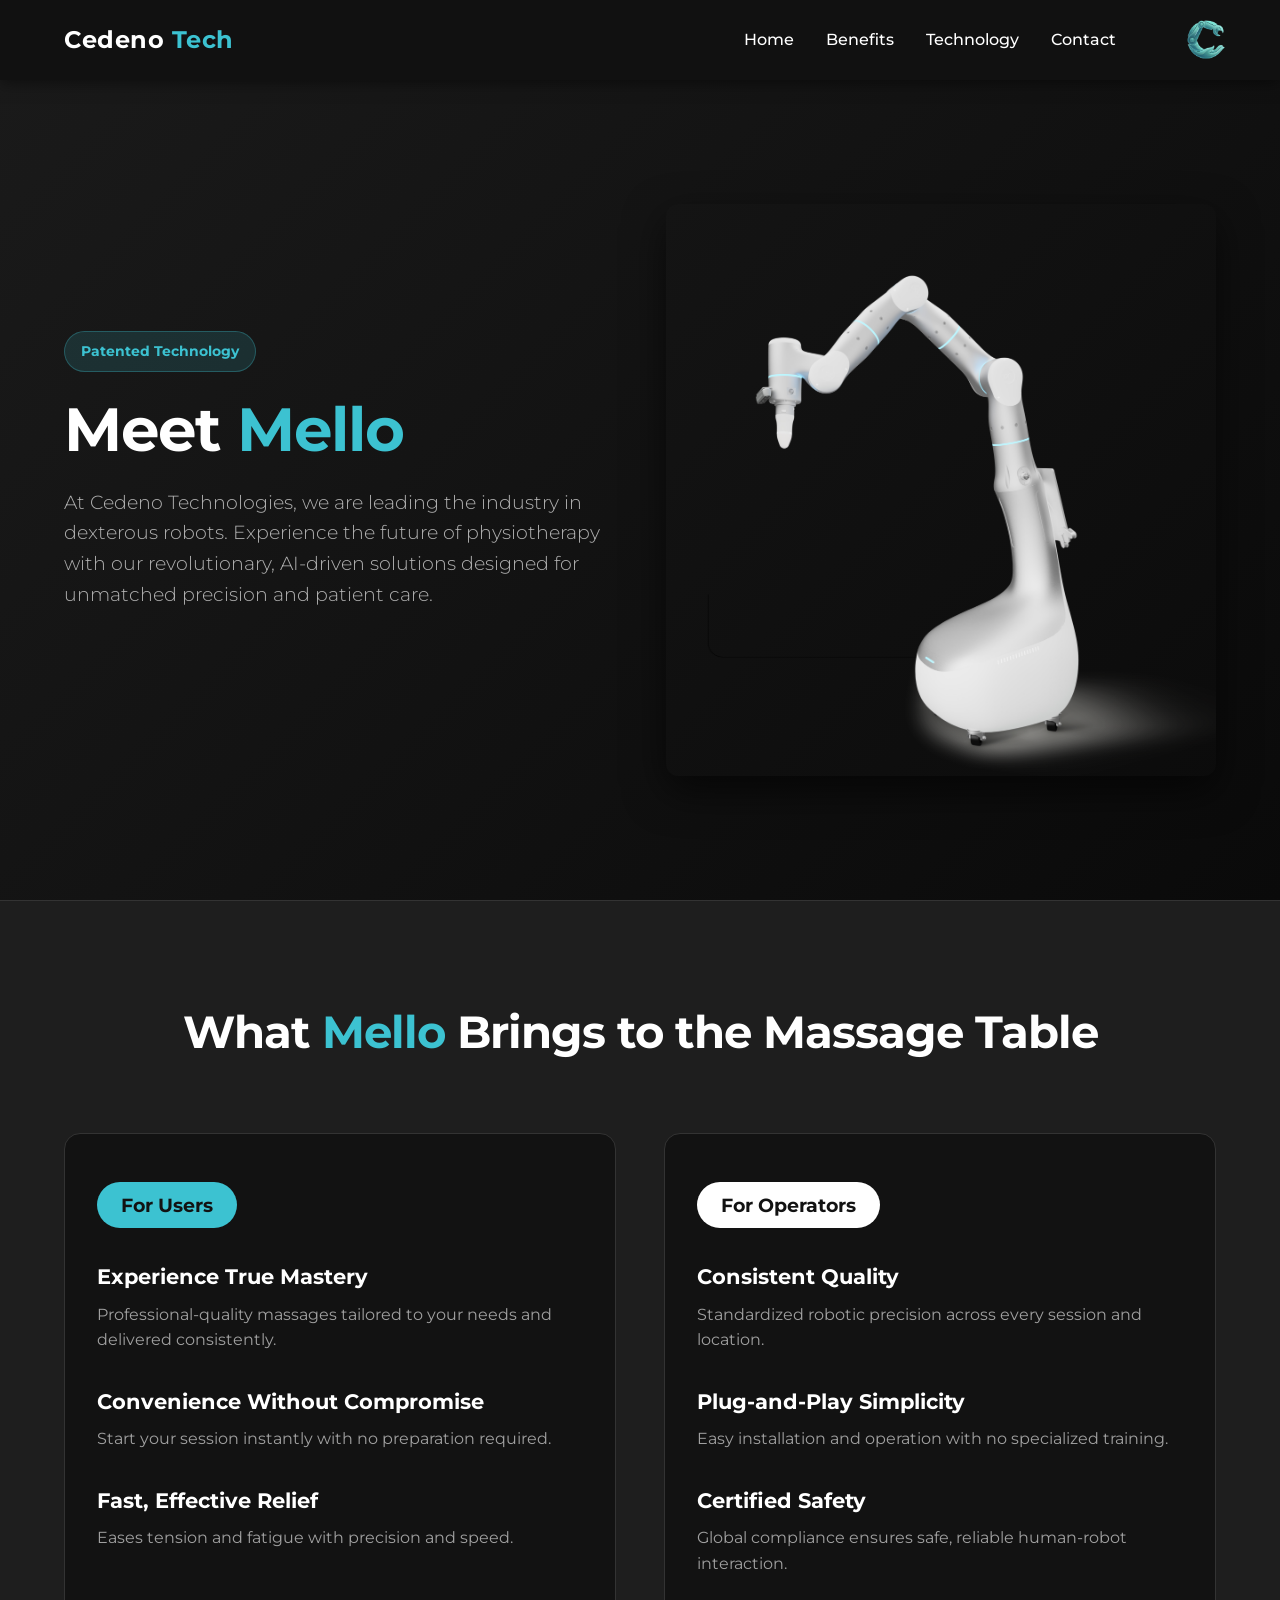
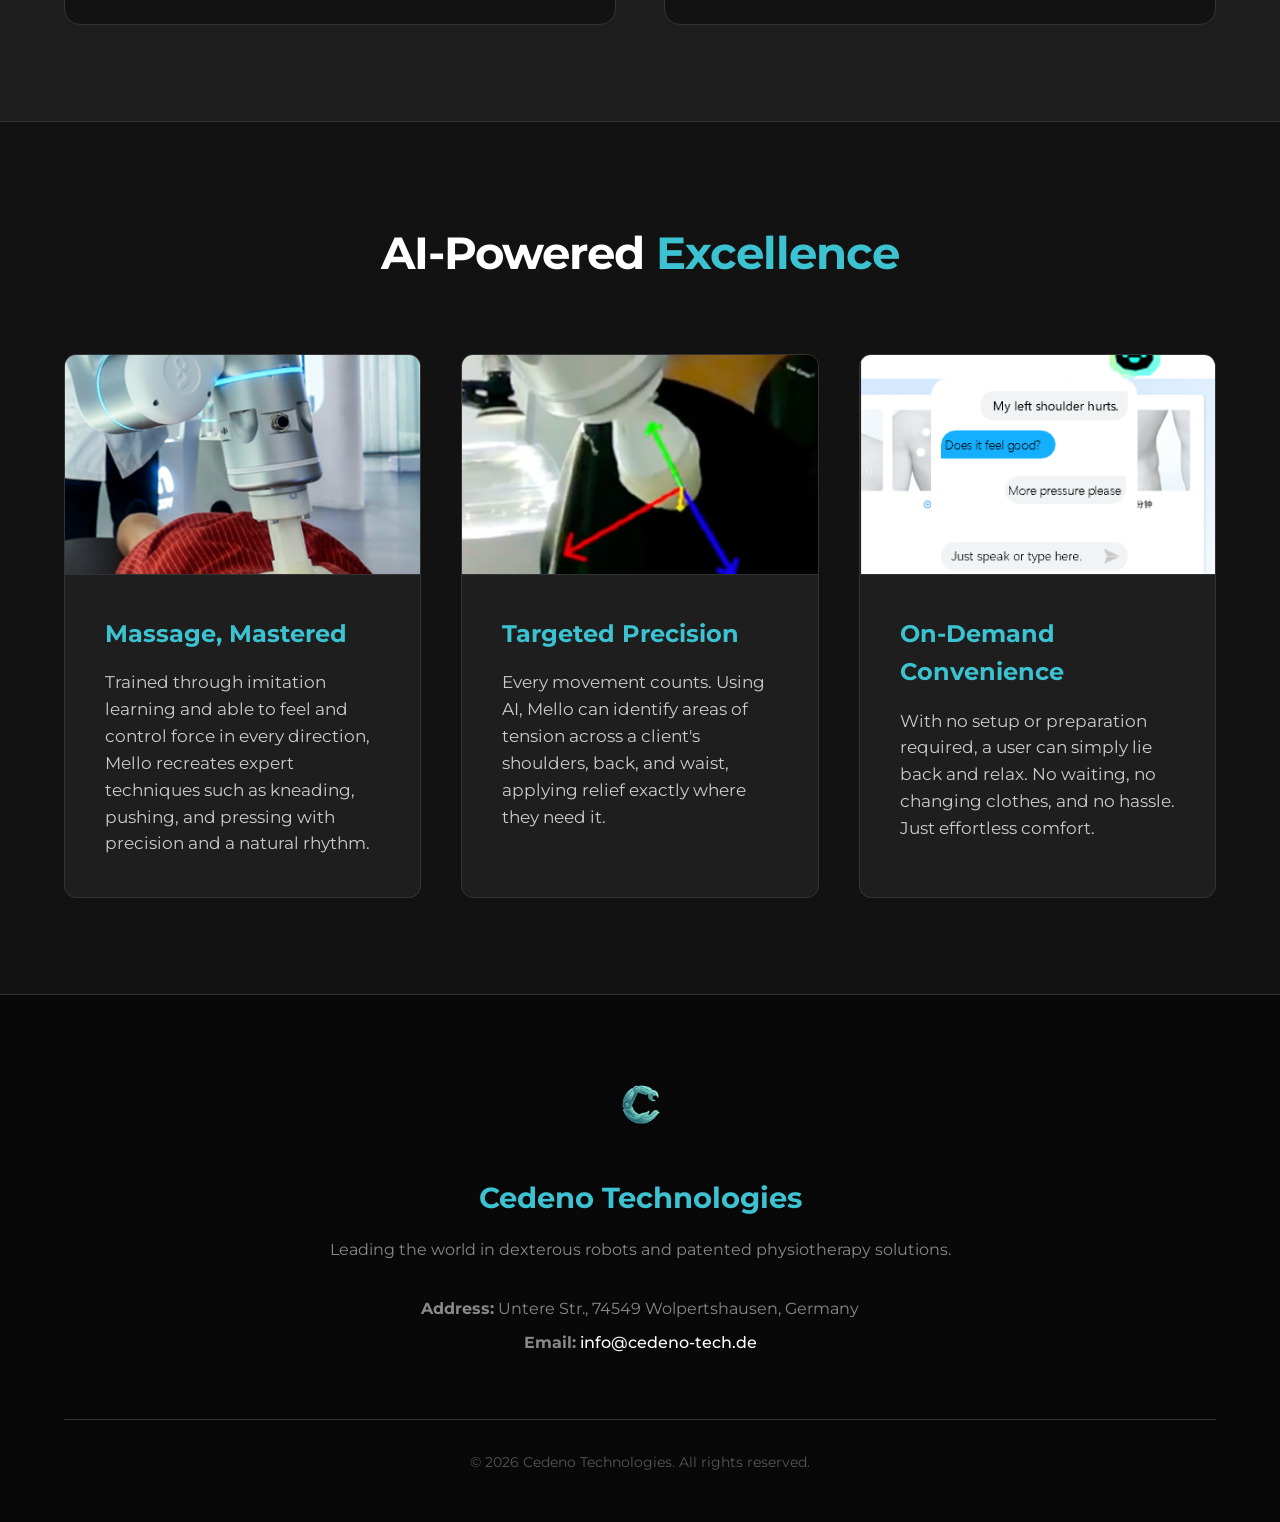
==== index.html @ 32d9982d "Add files via upload" ====
<!DOCTYPE html>
<html lang="en">
<head>
    <meta charset="UTF-8">
    <meta name="viewport" content="width=device-width, initial-scale=1.0, maximum-scale=1.0, user-scalable=no">
    <title>Mello | Cedeno Technologies</title>
    
    <link rel="icon" type="image/png" href="image-removebg-preview.png">

    <link rel="preconnect" href="https://fonts.googleapis.com">
    <link rel="preconnect" href="https://fonts.gstatic.com" crossorigin>
    <link href="https://fonts.googleapis.com/css2?family=Montserrat:wght@300;500;700&display=swap" rel="stylesheet">

    <style>
        /* --- CSS STYLES --- */
        :root {
            --primary-accent: #3cc2d1; 
            --accent-hover: #2fa8ba;   
            --bg-dark: #121212;        
            --bg-card: #1e1e1e;        
            --text-main: #e0e0e0;      
            --text-heading: #ffffff;   
            --nav-text: #ffffff;
            --border-color: #333333;
        }

        * {
            margin: 0;
            padding: 0;
            box-sizing: border-box;
            font-family: 'Montserrat', 'Segoe UI', Roboto, sans-serif;
        }

        body {
            line-height: 1.6;
            color: var(--text-main);
            background-color: var(--bg-dark);
            scroll-behavior: smooth;
            overflow-x: hidden;
            padding-top: 80px;
        }

        /* Fixed Top Navigation */
        .top-nav {
            background-color: rgba(18, 18, 18, 0.98);
            padding: 1rem 5%;
            box-shadow: 0 2px 15px rgba(0, 0, 0, 0.5);
            position: fixed;
            width: 100%;
            top: 0;
            left: 0;
            z-index: 1000;
            display: flex;
            justify-content: space-between;
            align-items: center;
            height: 80px;
        }

        .header-logo-text {
            font-size: 1.5rem;
            font-weight: 700;
            color: var(--text-heading);
            text-decoration: none;
            letter-spacing: 0.5px;
            z-index: 1002;
        }

        .header-logo-text span {
            color: var(--primary-accent);
        }

        /* Visual Logo (stuck to right top corner) */
        .header-logo-visual {
            position: absolute;
            top: 10px;
            right: 20px;
            height: 60px; 
            z-index: 1001;
            object-fit: contain;
        }

        /* Navigation Links */
        .top-nav nav {
            display: flex;
            gap: 2rem;
            margin-right: 100px;
        }

        .top-nav a.nav-item {
            text-decoration: none;
            color: var(--nav-text);
            font-weight: 500;
            font-size: 1rem;
            transition: color 0.3s;
        }

        .top-nav a.nav-item:hover {
            color: var(--primary-accent);
        }

        /* Hero Section */
        .hero {
            display: flex;
            align-items: center;
            justify-content: space-between;
            padding: 5rem 5% 5rem;
            background: linear-gradient(135deg, #1a1a1a 0%, #0a0a0a 100%);
            min-height: calc(100vh - 80px);
        }

        .hero-content {
            flex: 1;
            max-width: 650px;
        }

        .badge {
            display: inline-block;
            background-color: rgba(60, 194, 209, 0.15);
            color: var(--primary-accent);
            padding: 0.5rem 1rem;
            border-radius: 50px;
            font-size: 0.9rem;
            font-weight: 700;
            margin-bottom: 1.5rem;
            border: 1px solid rgba(60, 194, 209, 0.3);
        }

        .hero h1 {
            font-size: 3.8rem;
            line-height: 1.1;
            margin-bottom: 1.5rem;
            color: var(--text-heading);
            letter-spacing: -1px;
        }

        .hero h1 span {
            color: var(--primary-accent);
        }

        .hero p {
            font-size: 1.2rem;
            margin-bottom: 2.5rem;
            color: #b0b0b0;
            font-weight: 300;
        }

        .hero-image {
            flex: 1;
            display: flex;
            justify-content: flex-end;
            align-items: center;
        }

        .hero-image img {
            width: 100%;
            max-width: 550px;
            height: auto;
            border-radius: 12px;
            box-shadow: 0 15px 40px rgba(0, 0, 0, 0.6);
            object-fit: cover;
        }

        /* Generic Section */
        section {
            padding: 6rem 5%;
        }

        .section-title {
            text-align: center;
            font-size: 2.8rem;
            margin-bottom: 4rem;
            color: var(--text-heading);
            letter-spacing: -1px;
        }

        .section-title span {
            color: var(--primary-accent);
        }

        /* Value Proposition Section */
        .value-section {
            background-color: var(--bg-card);
            border-top: 1px solid var(--border-color);
            border-bottom: 1px solid var(--border-color);
        }

        .value-grid {
            display: grid;
            grid-template-columns: 1fr 1fr;
            gap: 3rem;
            max-width: 1200px;
            margin: 0 auto;
        }

        .value-card {
            background: var(--bg-dark);
            padding: 3rem 2rem;
            border-radius: 16px;
            border: 1px solid var(--border-color);
        }

        .value-badge-title {
            background-color: var(--primary-accent);
            color: #121212;
            display: inline-block;
            padding: 0.5rem 1.5rem;
            border-radius: 30px;
            font-weight: 700;
            font-size: 1.2rem;
            margin-bottom: 2rem;
        }

        .value-item {
            margin-bottom: 2rem;
        }

        .value-item:last-child {
            margin-bottom: 0;
        }

        .value-item h4 {
            color: var(--text-heading);
            font-size: 1.3rem;
            margin-bottom: 0.5rem;
        }

        .value-item p {
            color: #a0a0a0;
            font-size: 1rem;
        }

        /* UPDATED: Features/Tech Grid with Full-Width Card Images */
        .feature-grid {
            display: grid;
            grid-template-columns: repeat(auto-fit, minmax(300px, 1fr));
            gap: 2.5rem;
        }

        .feature-box {
            background: var(--bg-card);
            border-radius: 12px;
            border: 1px solid var(--border-color);
            transition: transform 0.3s, box-shadow 0.3s;
            overflow: hidden; /* This keeps the full-width images constrained to the rounded corners */
            display: flex;
            flex-direction: column;
        }

        .feature-box:hover {
            transform: translateY(-5px);
            border-color: var(--primary-accent);
            box-shadow: 0 10px 25px rgba(0, 0, 0, 0.4); /* Added shadow for pop */
        }

        /* New Image Integration Style */
        .feature-box img {
            width: 100%;
            height: 220px; /* Fixed height for uniformity */
            object-fit: cover; /* Zooms/crops perfectly to fill space without distortion */
            object-position: center;
            border-bottom: 1px solid var(--border-color);
        }

        /* Container for the text below the image */
        .feature-content {
            padding: 2.5rem;
            flex-grow: 1; /* Ensures cards stretch to equal heights if text length varies */
        }

        .feature-content h3 {
            margin-bottom: 1rem;
            font-size: 1.5rem;
            color: var(--primary-accent);
        }

        .feature-content p {
            color: #cccccc;
            font-size: 1.05rem;
        }

        /* Footer */
        footer {
            background-color: #080808;
            color: var(--text-main);
            text-align: center;
            padding: 5rem 5% 3rem;
            border-top: 1px solid var(--border-color);
        }

        .footer-logo-visual {
            height: 60px;
            margin-bottom: 2rem;
        }

        .footer-content h3 {
            margin-bottom: 1rem;
            color: var(--primary-accent);
            font-size: 1.8rem;
        }

        .footer-content p {
            color: #888888;
            margin-bottom: 0.5rem;
        }

        .footer-content a {
            color: var(--text-heading);
            text-decoration: none;
            font-weight: 500;
            transition: color 0.3s;
        }

        .footer-content a:hover {
            color: var(--primary-accent);
        }

        .copyright {
            font-size: 0.85rem;
            margin-top: 4rem;
            border-top: 1px solid var(--border-color);
            padding-top: 2rem;
            color: #555555;
        }

        /* Mobile Responsiveness */
        @media (max-width: 992px) {
            .hero {
                flex-direction: column;
                text-align: center;
                padding-top: 3rem;
            }
            .hero-content {
                margin-bottom: 3rem;
            }
            .hero h1 {
                font-size: 2.8rem;
            }
            .hero-image {
                justify-content: center;
            }
            .value-grid {
                grid-template-columns: 1fr;
            }
            .top-nav nav {
                display: none;
            }
            .header-logo-visual {
                height: 45px;
                top: 15px;
            }
        }
    </style>
</head>
<body>

    <header class="top-nav">
        <a href="#home" class="header-logo-text">Cedeno <span>Tech</span></a>
        
        <nav>
            <a href="#home" class="nav-item">Home</a>
            <a href="#benefits" class="nav-item">Benefits</a>
            <a href="#technology" class="nav-item">Technology</a>
            <a href="#contact" class="nav-item">Contact</a>
        </nav>

        <img src="image-removebg-preview.png" alt="Cedeno Technologies Logo" class="header-logo-visual" onerror="this.style.display='none'">
    </header>

    <section id="home" class="hero">
        <div class="hero-content">
            <span class="badge">Patented Technology</span>
            <h1>Meet <span>Mello</span></h1>
            <p>At Cedeno Technologies, we are leading the industry in dexterous robots. Experience the future of physiotherapy with our revolutionary, AI-driven solutions designed for unmatched precision and patient care.</p>
        </div>
        <div class="hero-image">
            <img src="mello.png" alt="Mello Dexterous Massage Robot Profile">
        </div>
    </section>

    <section id="benefits" class="value-section">
        <h2 class="section-title">What <span>Mello</span> Brings to the Massage Table</h2>
        
        <div class="value-grid">
            <div class="value-card">
                <div class="value-badge-title">For Users</div>
                
                <div class="value-item">
                    <h4>Experience True Mastery</h4>
                    <p>Professional-quality massages tailored to your needs and delivered consistently.</p>
                </div>
                
                <div class="value-item">
                    <h4>Convenience Without Compromise</h4>
                    <p>Start your session instantly with no preparation required.</p>
                </div>
                
                <div class="value-item">
                    <h4>Fast, Effective Relief</h4>
                    <p>Eases tension and fatigue with precision and speed.</p>
                </div>
            </div>

            <div class="value-card">
                <div class="value-badge-title" style="background-color: var(--text-heading);">For Operators</div>
                
                <div class="value-item">
                    <h4>Consistent Quality</h4>
                    <p>Standardized robotic precision across every session and location.</p>
                </div>
                
                <div class="value-item">
                    <h4>Plug-and-Play Simplicity</h4>
                    <p>Easy installation and operation with no specialized training.</p>
                </div>
                
                <div class="value-item">
                    <h4>Certified Safety</h4>
                    <p>Global compliance ensures safe, reliable human-robot interaction.</p>
                </div>
            </div>
        </div>
    </section>

    <section id="technology">
        <h2 class="section-title">AI-Powered <span>Excellence</span></h2>
        
        <div class="feature-grid">
            
            <div class="feature-box">
                <img src="massage_action1.png" alt="Massage Action">
                <div class="feature-content">
                    <h3>Massage, Mastered</h3>
                    <p>Trained through imitation learning and able to feel and control force in every direction, Mello recreates expert techniques such as kneading, pushing, and pressing with precision and a natural rhythm.</p>
                </div>
            </div>

            <div class="feature-box">
                <img src="coordinate_axis_massage.png" alt="Targeted Precision">
                <div class="feature-content">
                    <h3>Targeted Precision</h3>
                    <p>Every movement counts. Using AI, Mello can identify areas of tension across a client's shoulders, back, and waist, applying relief exactly where they need it.</p>
                </div>
            </div>

            <div class="feature-box">
                <img src="voice_interaction.png" alt="On-Demand Convenience">
                <div class="feature-content">
                    <h3>On-Demand Convenience</h3>
                    <p>With no setup or preparation required, a user can simply lie back and relax. No waiting, no changing clothes, and no hassle. Just effortless comfort.</p>
                </div>
            </div>

        </div>
    </section>

    <footer id="contact">
        <div class="footer-content">
            <img src="image-removebg-preview.png" alt="Cedeno Technologies Footer Logo" class="footer-logo-visual" onerror="this.style.display='none'">
            
            <h3>Cedeno Technologies</h3>
            <p>Leading the world in dexterous robots and patented physiotherapy solutions.</p>
            <br>
            <p><strong>Address:</strong> Untere Str., 74549 Wolpertshausen, Germany</p>
            <p><strong>Email:</strong> <a href="mailto:info@cedeno-tech.de">info@cedeno-tech.de</a></p>
        </div>
        
        <div class="copyright">
            <p>&copy; 2026 Cedeno Technologies. All rights reserved.</p>
        </div>
    </footer>

    <script>
        document.querySelectorAll('a.nav-item').forEach(anchor => {
            anchor.addEventListener('click', function (e) {
                e.preventDefault();
                const targetId = this.getAttribute('href');
                const targetElement = document.querySelector(targetId);
                
                if (targetElement) {
                    const headerOffset = 80;
                    const elementPosition = targetElement.getBoundingClientRect().top;
                    const offsetPosition = elementPosition + window.pageYOffset - headerOffset;
      
                    window.scrollTo({
                         top: offsetPosition,
                         behavior: "smooth"
                    });
                }
            });
        });
    </script>
</body>
</html>
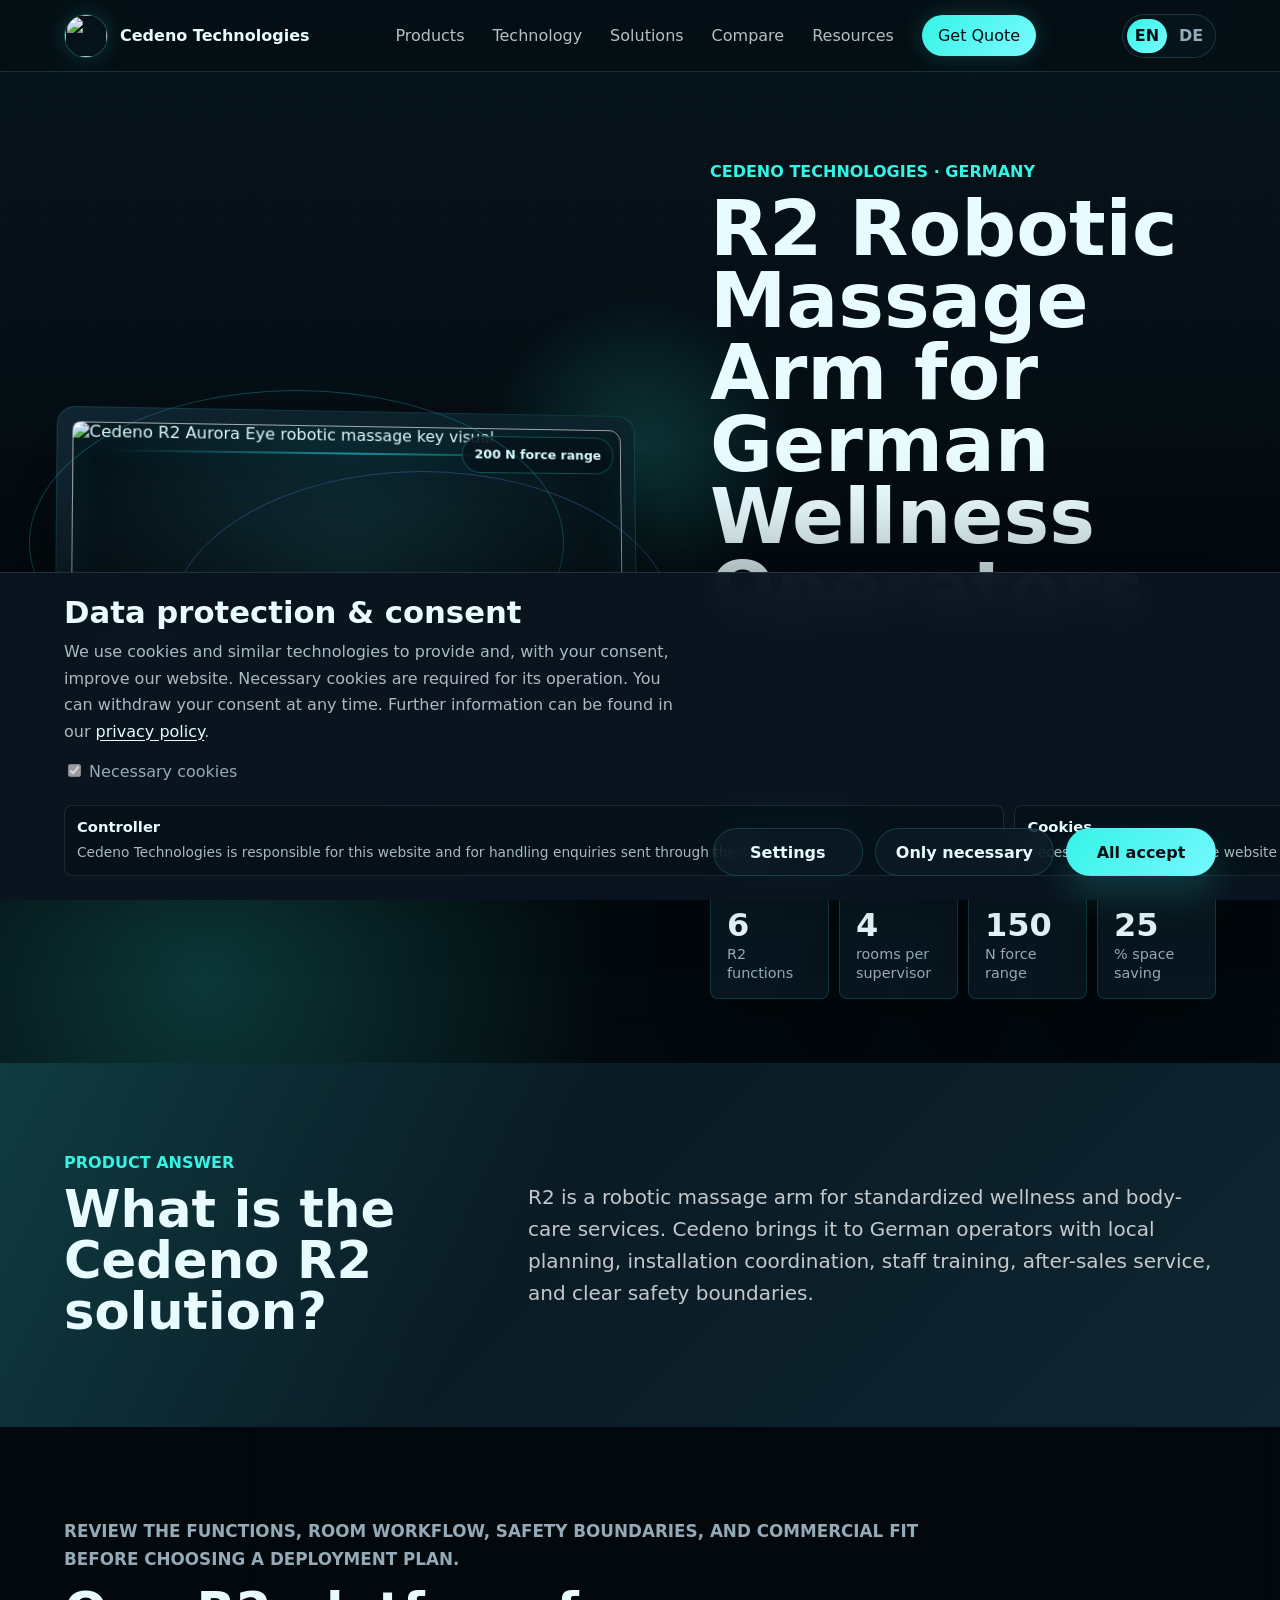
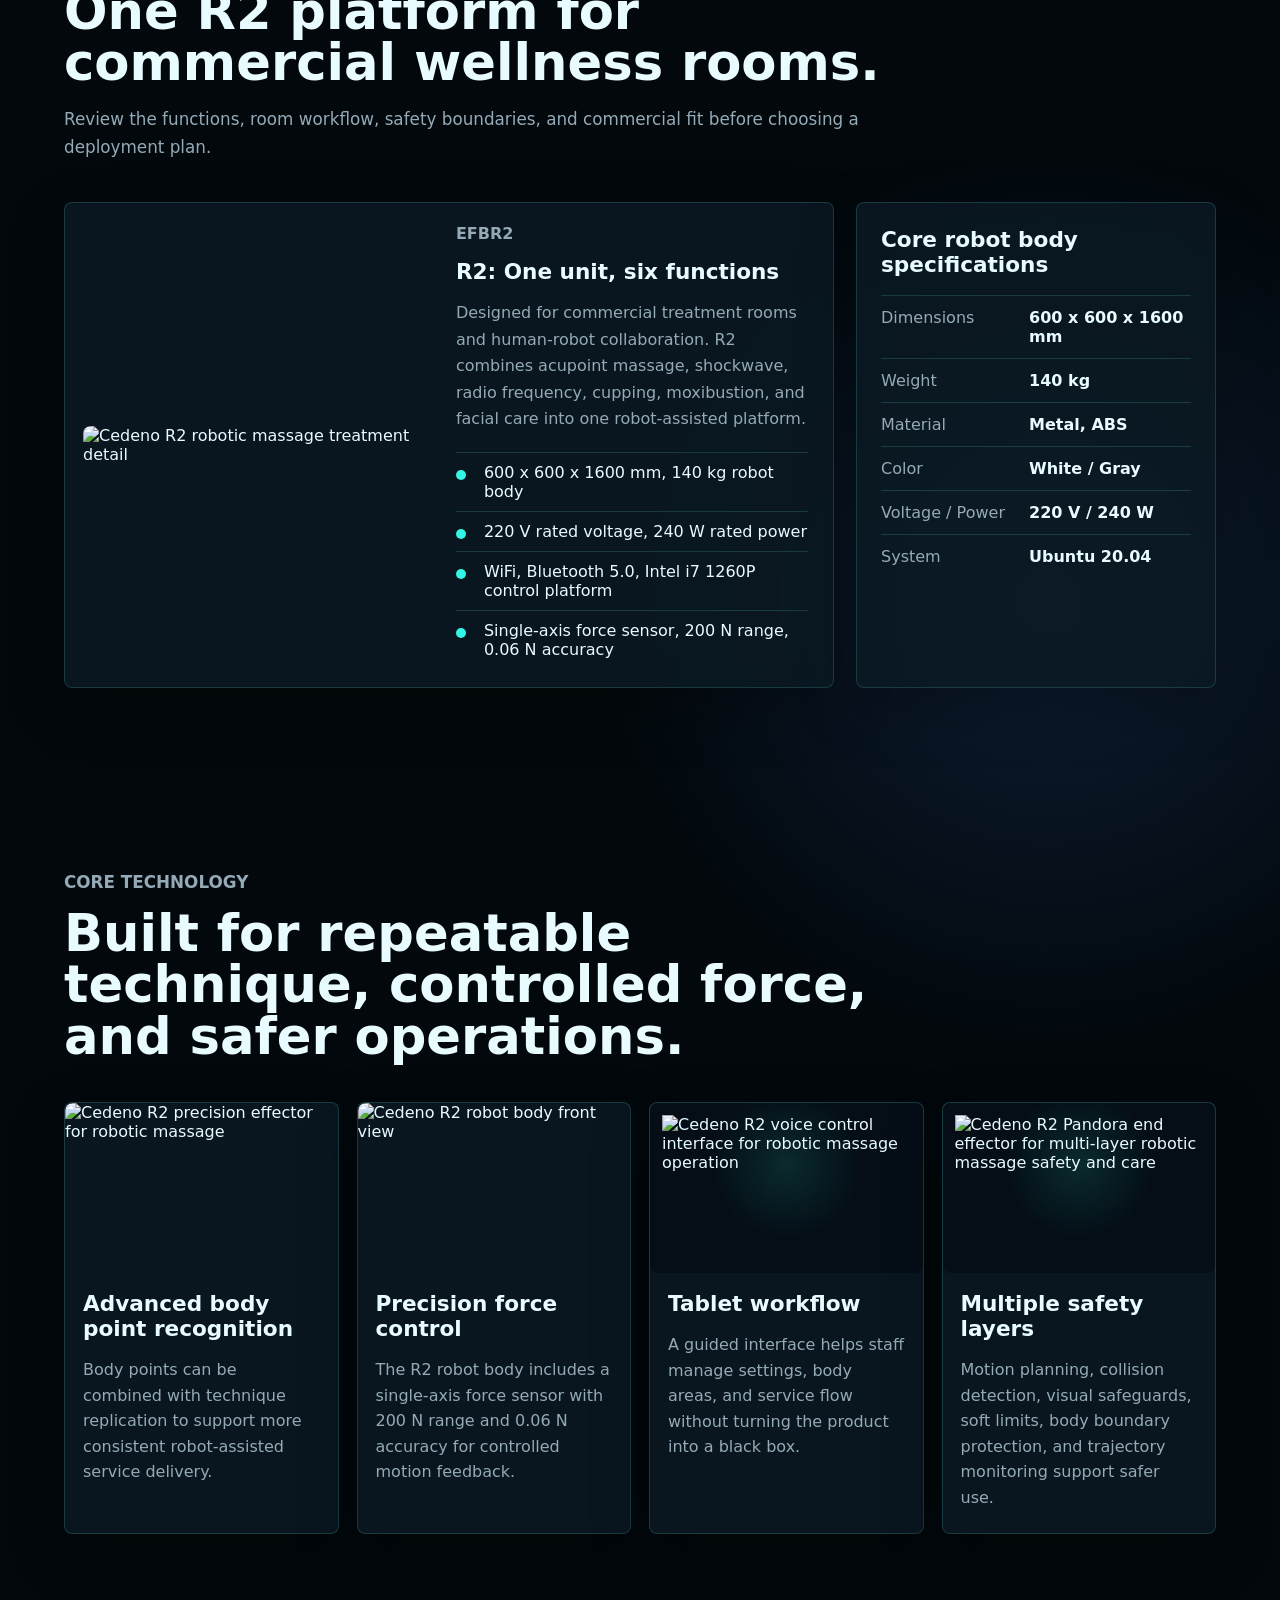
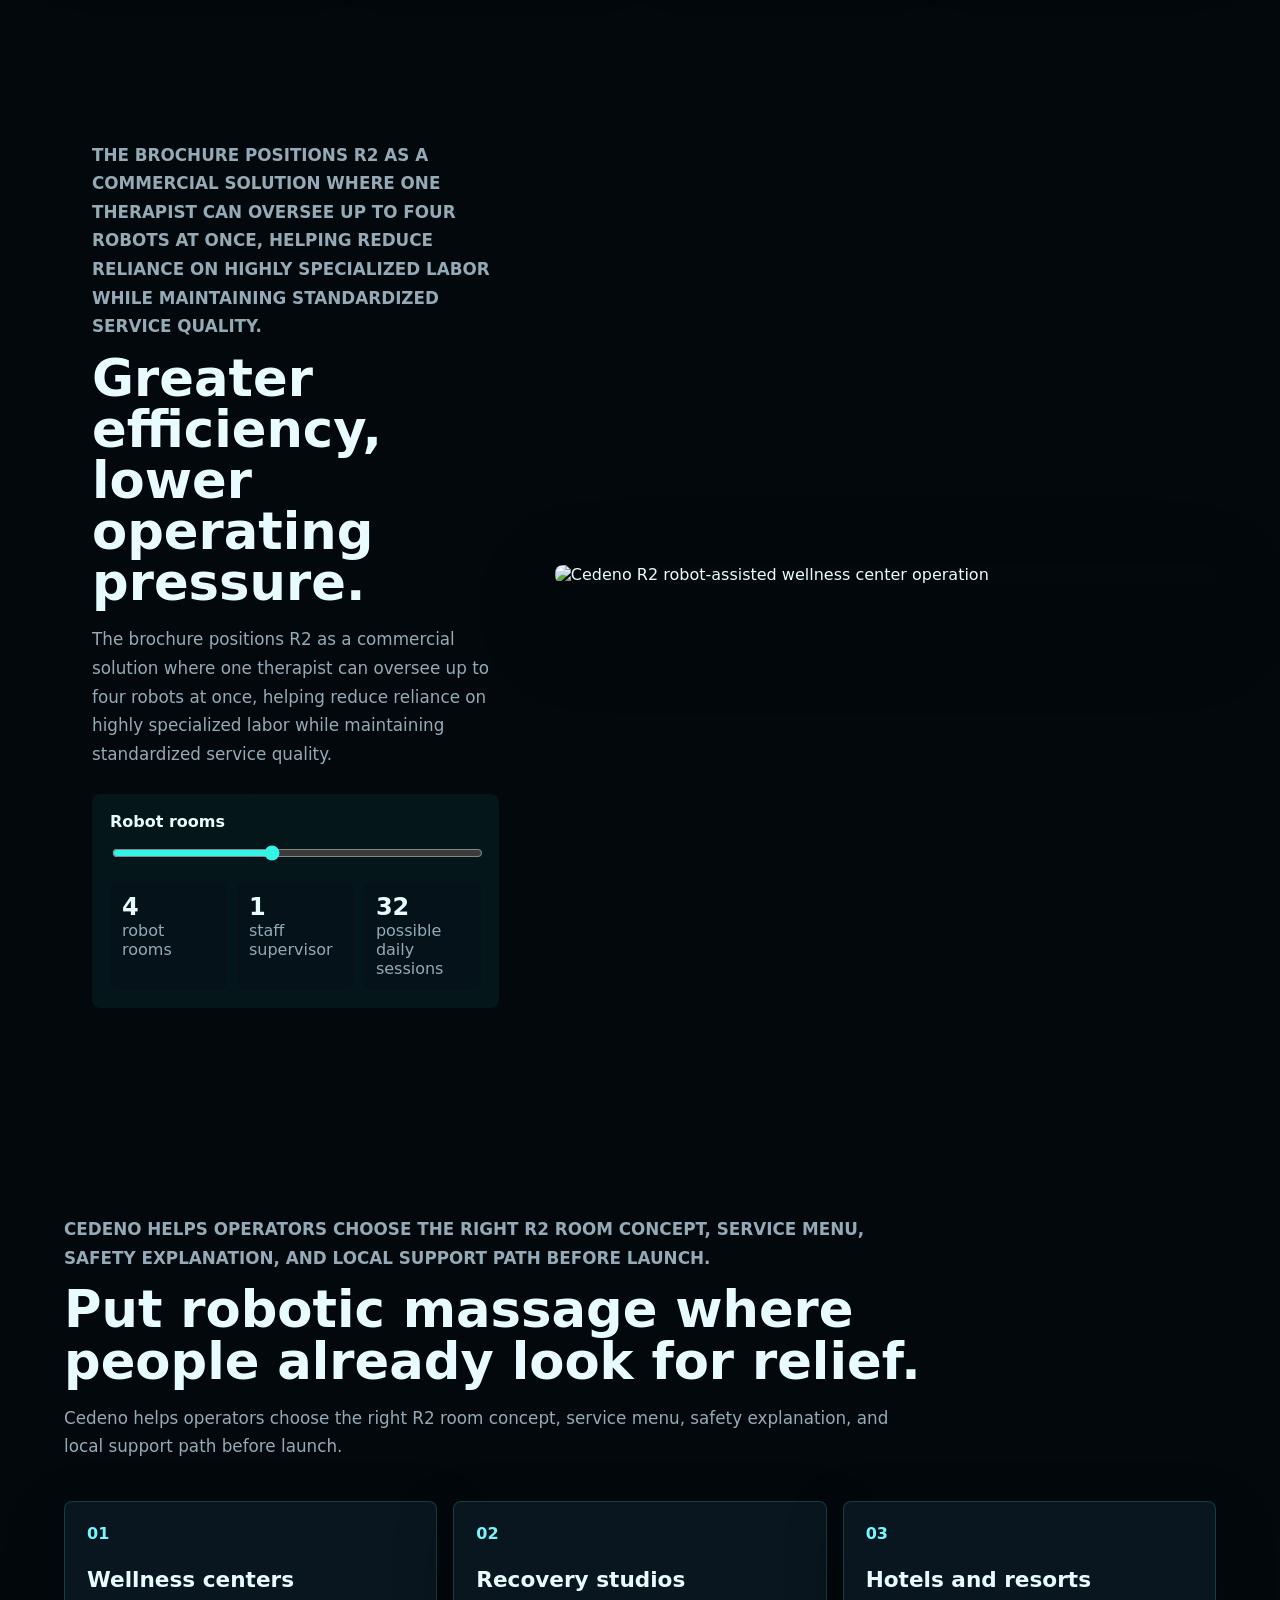
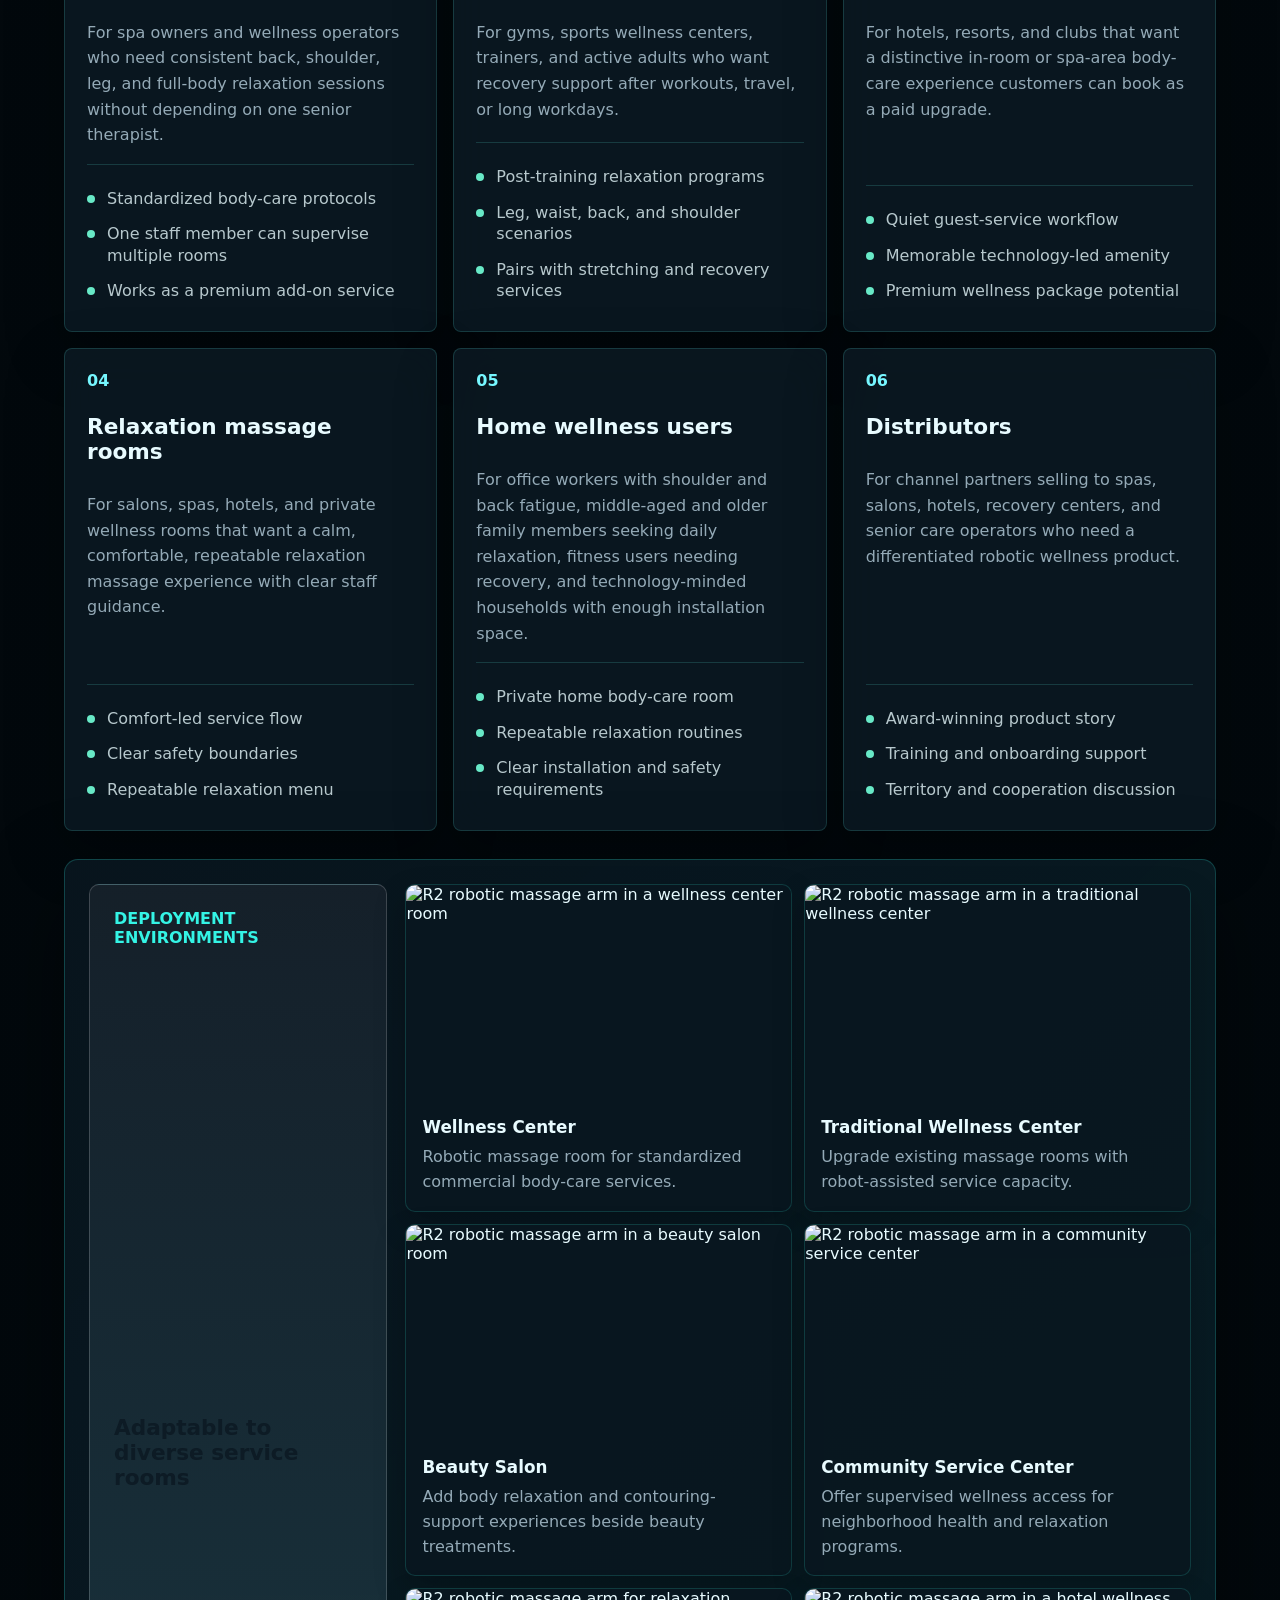
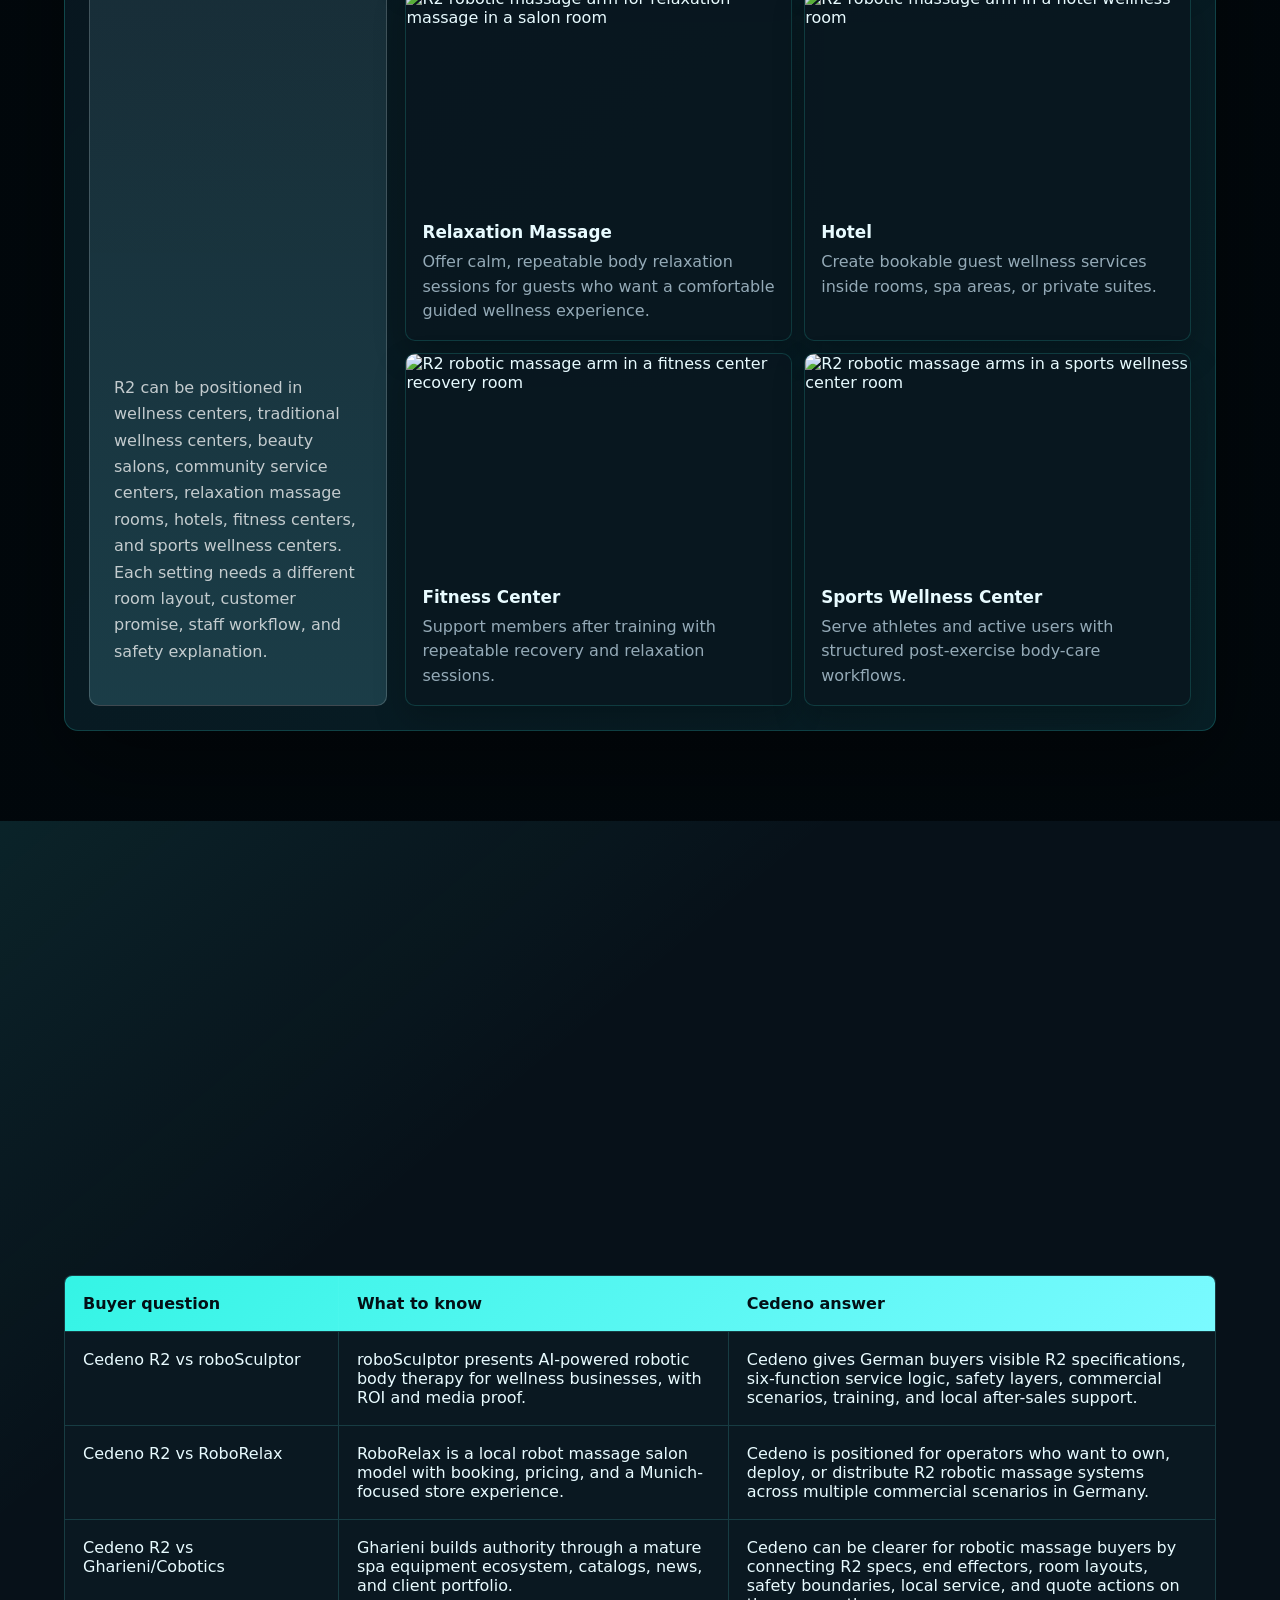
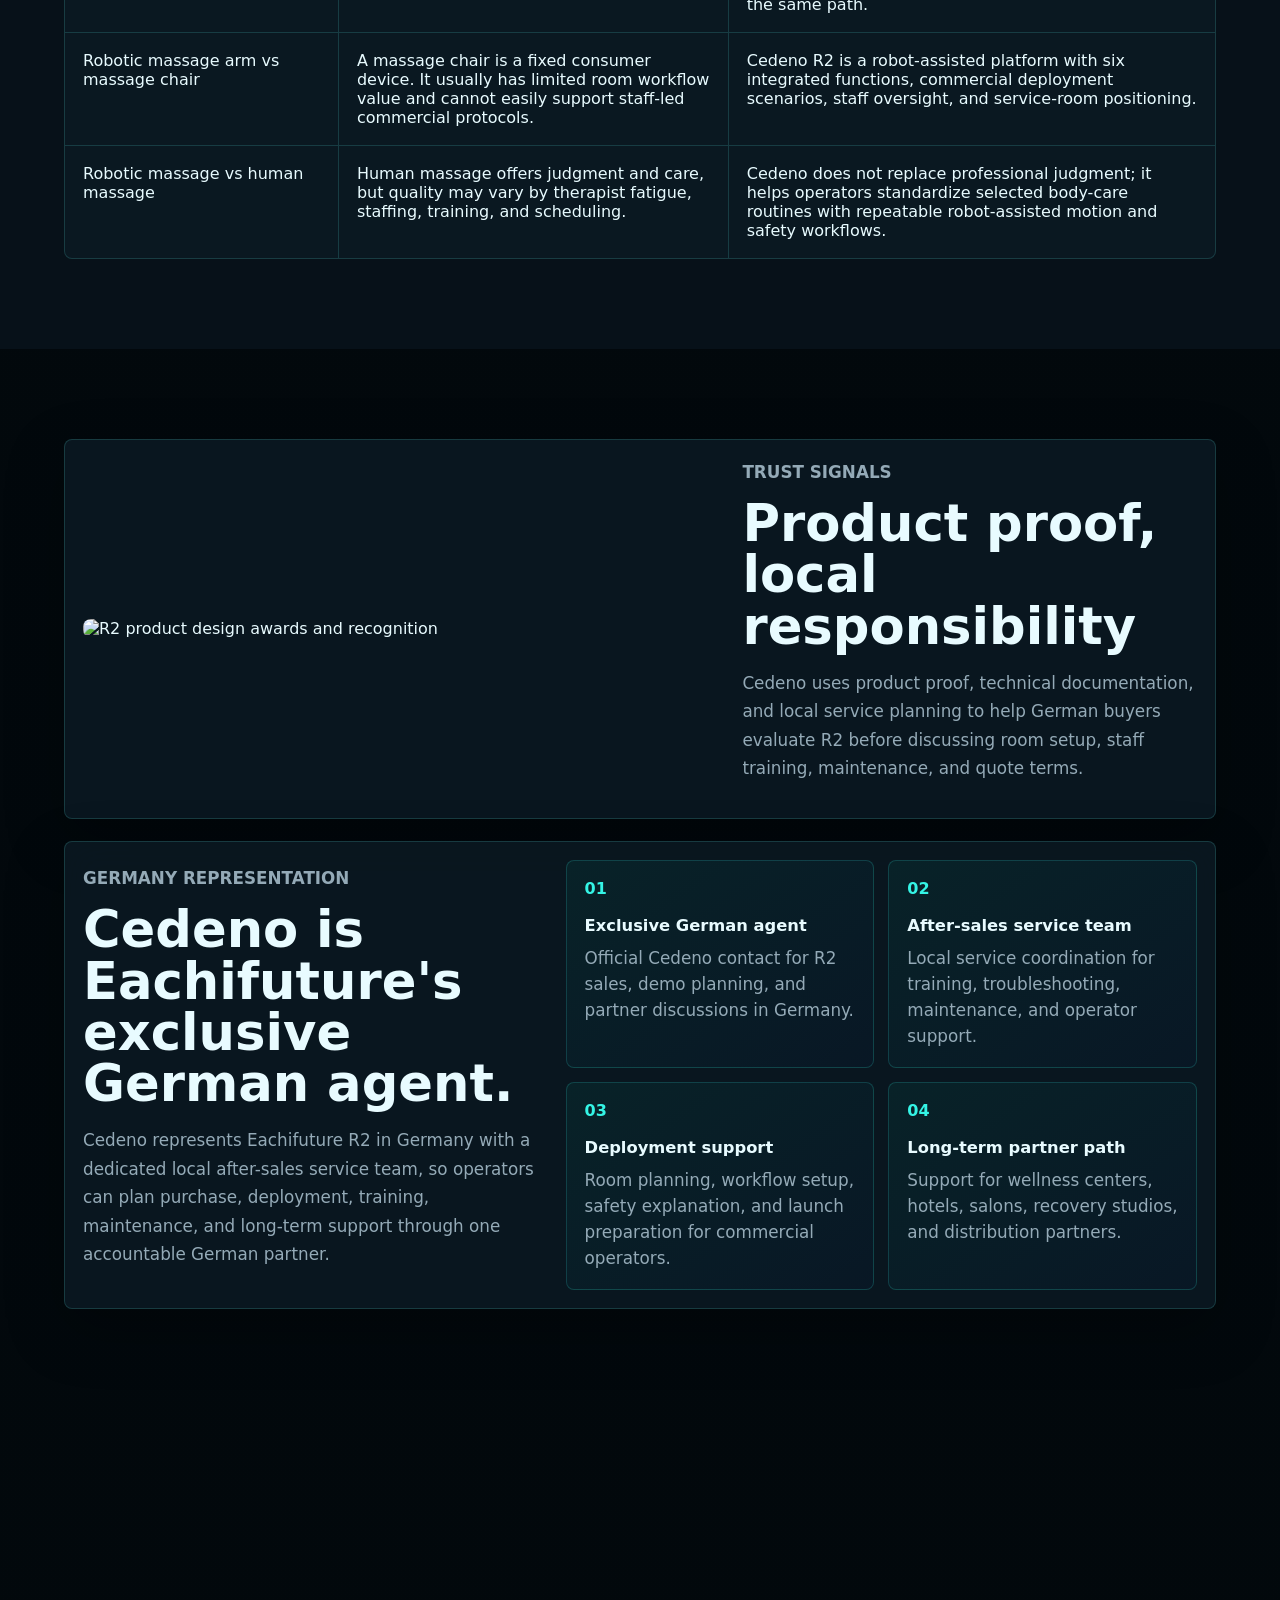
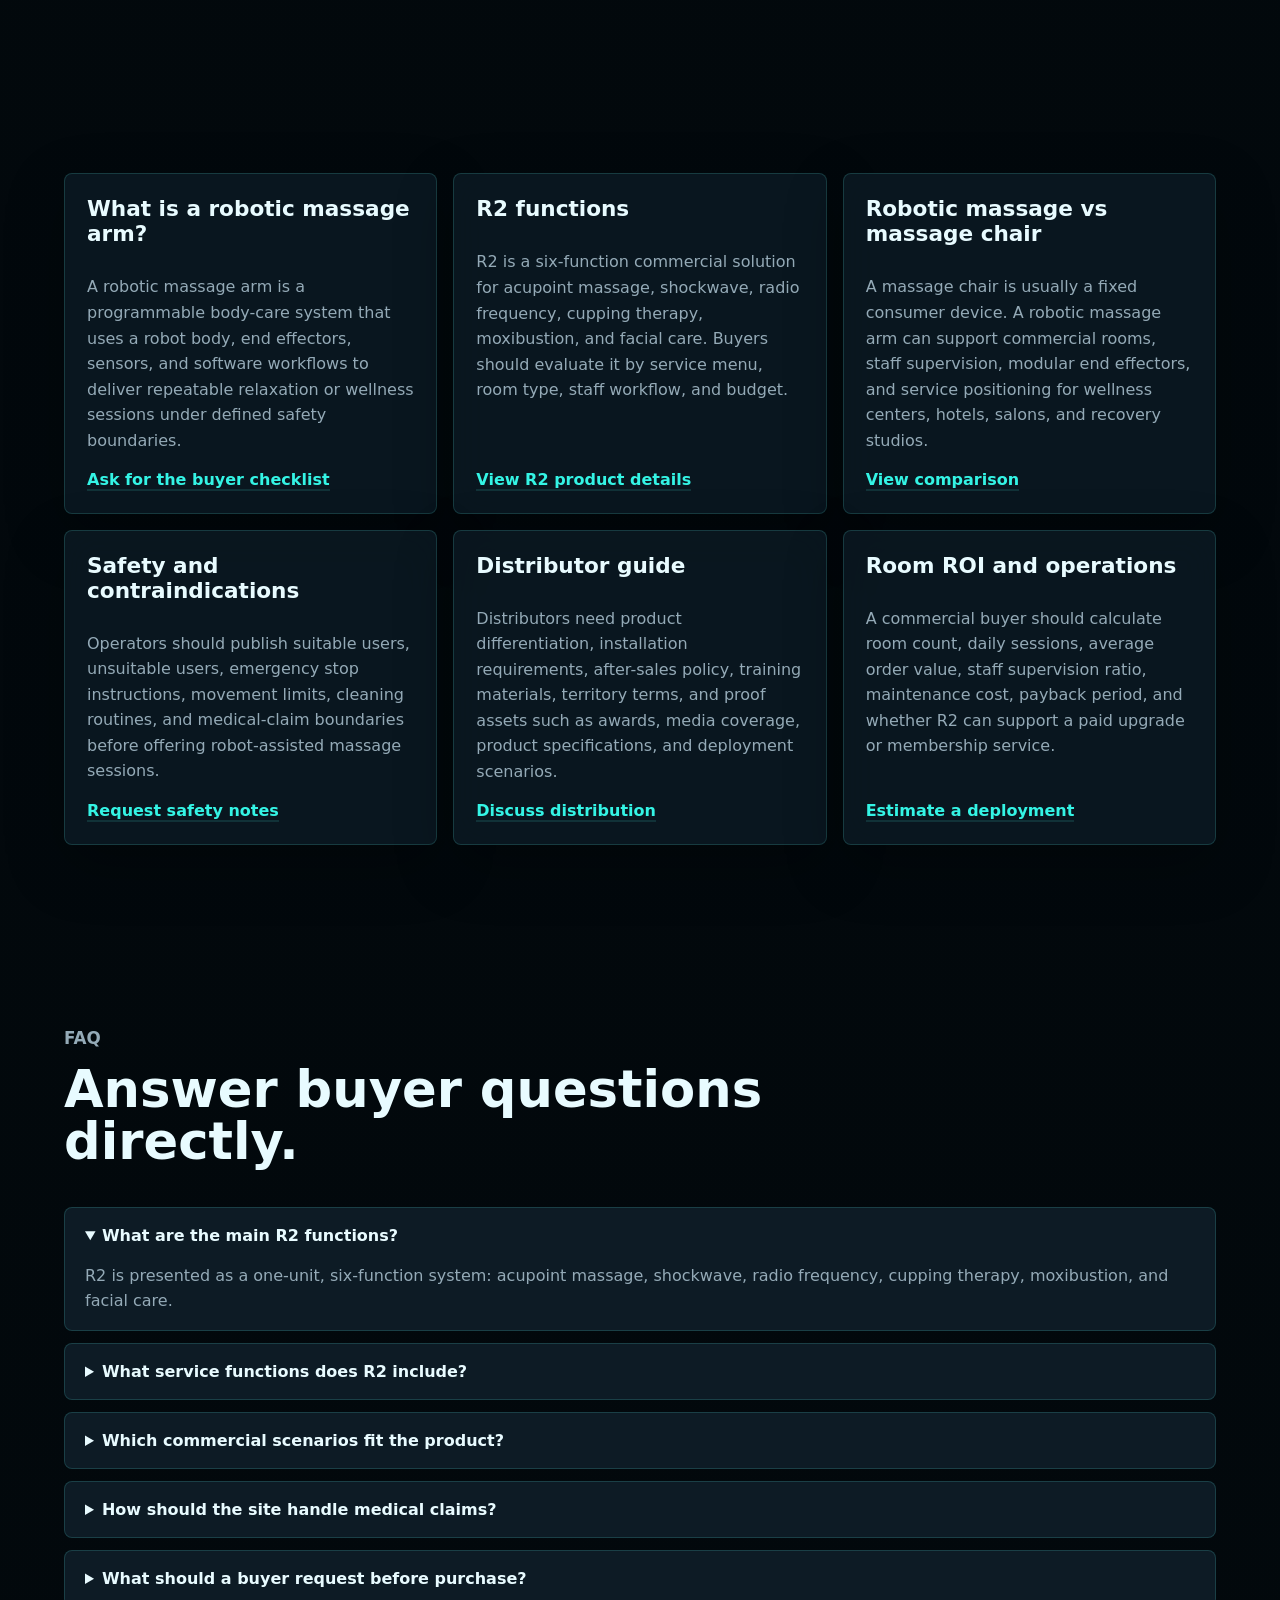
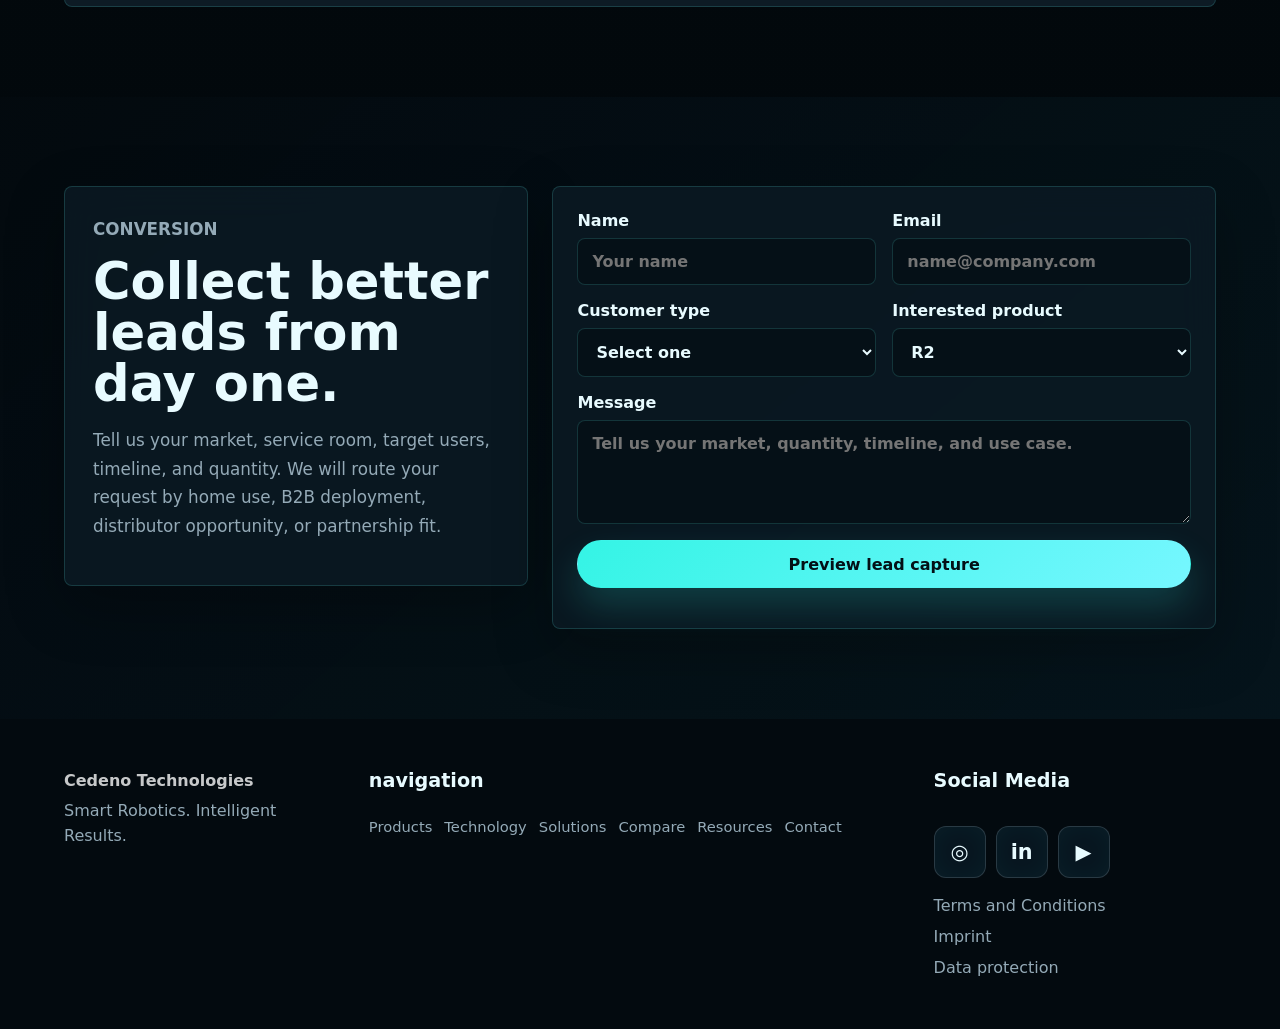
==== commit f77b3525: "Add files via upload" ====
--- a/index.html
+++ b/index.html
@@ -1,493 +1,799 @@
-<!DOCTYPE html>
-<html lang="en">
-<head>
-    <meta charset="UTF-8">
-    <meta name="viewport" content="width=device-width, initial-scale=1.0, maximum-scale=1.0, user-scalable=no">
-    <title>Mello | Cedeno Technologies</title>
-    
-    <link rel="icon" type="image/png" href="image-removebg-preview.png">
-
-    <link rel="preconnect" href="https://fonts.googleapis.com">
-    <link rel="preconnect" href="https://fonts.gstatic.com" crossorigin>
-    <link href="https://fonts.googleapis.com/css2?family=Montserrat:wght@300;500;700&display=swap" rel="stylesheet">
-
-    <style>
-        /* --- CSS STYLES --- */
-        :root {
-            --primary-accent: #3cc2d1; 
-            --accent-hover: #2fa8ba;   
-            --bg-dark: #121212;        
-            --bg-card: #1e1e1e;        
-            --text-main: #e0e0e0;      
-            --text-heading: #ffffff;   
-            --nav-text: #ffffff;
-            --border-color: #333333;
-        }
-
-        * {
-            margin: 0;
-            padding: 0;
-            box-sizing: border-box;
-            font-family: 'Montserrat', 'Segoe UI', Roboto, sans-serif;
-        }
-
-        body {
-            line-height: 1.6;
-            color: var(--text-main);
-            background-color: var(--bg-dark);
-            scroll-behavior: smooth;
-            overflow-x: hidden;
-            padding-top: 80px;
-        }
-
-        /* Fixed Top Navigation */
-        .top-nav {
-            background-color: rgba(18, 18, 18, 0.98);
-            padding: 1rem 5%;
-            box-shadow: 0 2px 15px rgba(0, 0, 0, 0.5);
-            position: fixed;
-            width: 100%;
-            top: 0;
-            left: 0;
-            z-index: 1000;
-            display: flex;
-            justify-content: space-between;
-            align-items: center;
-            height: 80px;
-        }
-
-        .header-logo-text {
-            font-size: 1.5rem;
-            font-weight: 700;
-            color: var(--text-heading);
-            text-decoration: none;
-            letter-spacing: 0.5px;
-            z-index: 1002;
-        }
-
-        .header-logo-text span {
-            color: var(--primary-accent);
-        }
-
-        /* Visual Logo (stuck to right top corner) */
-        .header-logo-visual {
-            position: absolute;
-            top: 10px;
-            right: 20px;
-            height: 60px; 
-            z-index: 1001;
-            object-fit: contain;
-        }
-
-        /* Navigation Links */
-        .top-nav nav {
-            display: flex;
-            gap: 2rem;
-            margin-right: 100px;
-        }
-
-        .top-nav a.nav-item {
-            text-decoration: none;
-            color: var(--nav-text);
-            font-weight: 500;
-            font-size: 1rem;
-            transition: color 0.3s;
-        }
-
-        .top-nav a.nav-item:hover {
-            color: var(--primary-accent);
-        }
-
-        /* Hero Section */
-        .hero {
-            display: flex;
-            align-items: center;
-            justify-content: space-between;
-            padding: 5rem 5% 5rem;
-            background: linear-gradient(135deg, #1a1a1a 0%, #0a0a0a 100%);
-            min-height: calc(100vh - 80px);
-        }
-
-        .hero-content {
-            flex: 1;
-            max-width: 650px;
-        }
-
-        .badge {
-            display: inline-block;
-            background-color: rgba(60, 194, 209, 0.15);
-            color: var(--primary-accent);
-            padding: 0.5rem 1rem;
-            border-radius: 50px;
-            font-size: 0.9rem;
-            font-weight: 700;
-            margin-bottom: 1.5rem;
-            border: 1px solid rgba(60, 194, 209, 0.3);
-        }
-
-        .hero h1 {
-            font-size: 3.8rem;
-            line-height: 1.1;
-            margin-bottom: 1.5rem;
-            color: var(--text-heading);
-            letter-spacing: -1px;
-        }
-
-        .hero h1 span {
-            color: var(--primary-accent);
-        }
-
-        .hero p {
-            font-size: 1.2rem;
-            margin-bottom: 2.5rem;
-            color: #b0b0b0;
-            font-weight: 300;
-        }
-
-        .hero-image {
-            flex: 1;
-            display: flex;
-            justify-content: flex-end;
-            align-items: center;
-        }
-
-        .hero-image img {
-            width: 100%;
-            max-width: 550px;
-            height: auto;
-            border-radius: 12px;
-            box-shadow: 0 15px 40px rgba(0, 0, 0, 0.6);
-            object-fit: cover;
-        }
-
-        /* Generic Section */
-        section {
-            padding: 6rem 5%;
-        }
-
-        .section-title {
-            text-align: center;
-            font-size: 2.8rem;
-            margin-bottom: 4rem;
-            color: var(--text-heading);
-            letter-spacing: -1px;
-        }
-
-        .section-title span {
-            color: var(--primary-accent);
-        }
-
-        /* Value Proposition Section */
-        .value-section {
-            background-color: var(--bg-card);
-            border-top: 1px solid var(--border-color);
-            border-bottom: 1px solid var(--border-color);
-        }
-
-        .value-grid {
-            display: grid;
-            grid-template-columns: 1fr 1fr;
-            gap: 3rem;
-            max-width: 1200px;
-            margin: 0 auto;
-        }
-
-        .value-card {
-            background: var(--bg-dark);
-            padding: 3rem 2rem;
-            border-radius: 16px;
-            border: 1px solid var(--border-color);
-        }
-
-        .value-badge-title {
-            background-color: var(--primary-accent);
-            color: #121212;
-            display: inline-block;
-            padding: 0.5rem 1.5rem;
-            border-radius: 30px;
-            font-weight: 700;
-            font-size: 1.2rem;
-            margin-bottom: 2rem;
-        }
-
-        .value-item {
-            margin-bottom: 2rem;
-        }
-
-        .value-item:last-child {
-            margin-bottom: 0;
-        }
-
-        .value-item h4 {
-            color: var(--text-heading);
-            font-size: 1.3rem;
-            margin-bottom: 0.5rem;
-        }
-
-        .value-item p {
-            color: #a0a0a0;
-            font-size: 1rem;
-        }
-
-        /* UPDATED: Features/Tech Grid with Full-Width Card Images */
-        .feature-grid {
-            display: grid;
-            grid-template-columns: repeat(auto-fit, minmax(300px, 1fr));
-            gap: 2.5rem;
-        }
-
-        .feature-box {
-            background: var(--bg-card);
-            border-radius: 12px;
-            border: 1px solid var(--border-color);
-            transition: transform 0.3s, box-shadow 0.3s;
-            overflow: hidden; /* This keeps the full-width images constrained to the rounded corners */
-            display: flex;
-            flex-direction: column;
-        }
-
-        .feature-box:hover {
-            transform: translateY(-5px);
-            border-color: var(--primary-accent);
-            box-shadow: 0 10px 25px rgba(0, 0, 0, 0.4); /* Added shadow for pop */
-        }
-
-        /* New Image Integration Style */
-        .feature-box img {
-            width: 100%;
-            height: 220px; /* Fixed height for uniformity */
-            object-fit: cover; /* Zooms/crops perfectly to fill space without distortion */
-            object-position: center;
-            border-bottom: 1px solid var(--border-color);
-        }
-
-        /* Container for the text below the image */
-        .feature-content {
-            padding: 2.5rem;
-            flex-grow: 1; /* Ensures cards stretch to equal heights if text length varies */
-        }
-
-        .feature-content h3 {
-            margin-bottom: 1rem;
-            font-size: 1.5rem;
-            color: var(--primary-accent);
-        }
-
-        .feature-content p {
-            color: #cccccc;
-            font-size: 1.05rem;
-        }
-
-        /* Footer */
-        footer {
-            background-color: #080808;
-            color: var(--text-main);
-            text-align: center;
-            padding: 5rem 5% 3rem;
-            border-top: 1px solid var(--border-color);
-        }
-
-        .footer-logo-visual {
-            height: 60px;
-            margin-bottom: 2rem;
-        }
-
-        .footer-content h3 {
-            margin-bottom: 1rem;
-            color: var(--primary-accent);
-            font-size: 1.8rem;
-        }
-
-        .footer-content p {
-            color: #888888;
-            margin-bottom: 0.5rem;
-        }
-
-        .footer-content a {
-            color: var(--text-heading);
-            text-decoration: none;
-            font-weight: 500;
-            transition: color 0.3s;
-        }
-
-        .footer-content a:hover {
-            color: var(--primary-accent);
-        }
-
-        .copyright {
-            font-size: 0.85rem;
-            margin-top: 4rem;
-            border-top: 1px solid var(--border-color);
-            padding-top: 2rem;
-            color: #555555;
-        }
-
-        /* Mobile Responsiveness */
-        @media (max-width: 992px) {
-            .hero {
-                flex-direction: column;
-                text-align: center;
-                padding-top: 3rem;
-            }
-            .hero-content {
-                margin-bottom: 3rem;
-            }
-            .hero h1 {
-                font-size: 2.8rem;
-            }
-            .hero-image {
-                justify-content: center;
-            }
-            .value-grid {
-                grid-template-columns: 1fr;
-            }
-            .top-nav nav {
-                display: none;
-            }
-            .header-logo-visual {
-                height: 45px;
-                top: 15px;
-            }
-        }
-    </style>
-</head>
-<body>
-
-    <header class="top-nav">
-        <a href="#home" class="header-logo-text">Cedeno <span>Tech</span></a>
-        
-        <nav>
-            <a href="#home" class="nav-item">Home</a>
-            <a href="#benefits" class="nav-item">Benefits</a>
-            <a href="#technology" class="nav-item">Technology</a>
-            <a href="#contact" class="nav-item">Contact</a>
-        </nav>
-
-        <img src="image-removebg-preview.png" alt="Cedeno Technologies Logo" class="header-logo-visual" onerror="this.style.display='none'">
-    </header>
-
-    <section id="home" class="hero">
-        <div class="hero-content">
-            <span class="badge">Patented Technology</span>
-            <h1>Meet <span>Mello</span></h1>
-            <p>At Cedeno Technologies, we are leading the industry in dexterous robots. Experience the future of physiotherapy with our revolutionary, AI-driven solutions designed for unmatched precision and patient care.</p>
-        </div>
-        <div class="hero-image">
-            <img src="mello.png" alt="Mello Dexterous Massage Robot Profile">
-        </div>
-    </section>
-
-    <section id="benefits" class="value-section">
-        <h2 class="section-title">What <span>Mello</span> Brings to the Massage Table</h2>
-        
-        <div class="value-grid">
-            <div class="value-card">
-                <div class="value-badge-title">For Users</div>
-                
-                <div class="value-item">
-                    <h4>Experience True Mastery</h4>
-                    <p>Professional-quality massages tailored to your needs and delivered consistently.</p>
-                </div>
-                
-                <div class="value-item">
-                    <h4>Convenience Without Compromise</h4>
-                    <p>Start your session instantly with no preparation required.</p>
-                </div>
-                
-                <div class="value-item">
-                    <h4>Fast, Effective Relief</h4>
-                    <p>Eases tension and fatigue with precision and speed.</p>
-                </div>
-            </div>
-
-            <div class="value-card">
-                <div class="value-badge-title" style="background-color: var(--text-heading);">For Operators</div>
-                
-                <div class="value-item">
-                    <h4>Consistent Quality</h4>
-                    <p>Standardized robotic precision across every session and location.</p>
-                </div>
-                
-                <div class="value-item">
-                    <h4>Plug-and-Play Simplicity</h4>
-                    <p>Easy installation and operation with no specialized training.</p>
-                </div>
-                
-                <div class="value-item">
-                    <h4>Certified Safety</h4>
-                    <p>Global compliance ensures safe, reliable human-robot interaction.</p>
-                </div>
-            </div>
-        </div>
-    </section>
-
-    <section id="technology">
-        <h2 class="section-title">AI-Powered <span>Excellence</span></h2>
-        
-        <div class="feature-grid">
-            
-            <div class="feature-box">
-                <img src="massage_action1.png" alt="Massage Action">
-                <div class="feature-content">
-                    <h3>Massage, Mastered</h3>
-                    <p>Trained through imitation learning and able to feel and control force in every direction, Mello recreates expert techniques such as kneading, pushing, and pressing with precision and a natural rhythm.</p>
-                </div>
-            </div>
-
-            <div class="feature-box">
-                <img src="coordinate_axis_massage.png" alt="Targeted Precision">
-                <div class="feature-content">
-                    <h3>Targeted Precision</h3>
-                    <p>Every movement counts. Using AI, Mello can identify areas of tension across a client's shoulders, back, and waist, applying relief exactly where they need it.</p>
-                </div>
-            </div>
-
-            <div class="feature-box">
-                <img src="voice_interaction.png" alt="On-Demand Convenience">
-                <div class="feature-content">
-                    <h3>On-Demand Convenience</h3>
-                    <p>With no setup or preparation required, a user can simply lie back and relax. No waiting, no changing clothes, and no hassle. Just effortless comfort.</p>
-                </div>
-            </div>
-
-        </div>
-    </section>
-
-    <footer id="contact">
-        <div class="footer-content">
-            <img src="image-removebg-preview.png" alt="Cedeno Technologies Footer Logo" class="footer-logo-visual" onerror="this.style.display='none'">
-            
-            <h3>Cedeno Technologies</h3>
-            <p>Leading the world in dexterous robots and patented physiotherapy solutions.</p>
-            <br>
-            <p><strong>Address:</strong> Untere Str., 74549 Wolpertshausen, Germany</p>
-            <p><strong>Email:</strong> <a href="mailto:info@cedeno-tech.de">info@cedeno-tech.de</a></p>
-        </div>
-        
-        <div class="copyright">
-            <p>&copy; 2026 Cedeno Technologies. All rights reserved.</p>
-        </div>
-    </footer>
-
-    <script>
-        document.querySelectorAll('a.nav-item').forEach(anchor => {
-            anchor.addEventListener('click', function (e) {
-                e.preventDefault();
-                const targetId = this.getAttribute('href');
-                const targetElement = document.querySelector(targetId);
-                
-                if (targetElement) {
-                    const headerOffset = 80;
-                    const elementPosition = targetElement.getBoundingClientRect().top;
-                    const offsetPosition = elementPosition + window.pageYOffset - headerOffset;
-      
-                    window.scrollTo({
-                         top: offsetPosition,
-                         behavior: "smooth"
-                    });
-                }
-            });
-        });
-    </script>
-</body>
-</html>+<!doctype html>
+<html lang="en">
+  <head>
+    <meta charset="utf-8" />
+    <meta name="viewport" content="width=device-width, initial-scale=1" />
+    <title>Cedeno R2 Robotic Massage Arm Germany | Wellness Robotics</title>
+    <meta
+      name="description"
+      content="Cedeno Technologies represents the R2 robotic massage arm in Germany with local consulting, deployment support, training, and after-sales service for wellness operators."
+    />
+    <meta
+      name="keywords"
+      content="Cedeno, Cedeno Technologies, Cedeno R2, R2 robotic massage Germany, EFBR2, German robotic massage distributor, robotic massage after-sales Germany, robotic massage arm, robot-assisted massage, massage robot, AI massage robot, commercial massage robot, robotic massage system, wellness robot, wellness robotics, robotic body care, automated massage machine, intelligent massage equipment, massage robot for wellness center, massage robot for spa, massage robot for beauty salon, massage robot for relaxation massage, Entspannungsmassage Roboter, massage robot for hotel spa, massage robot for resort, massage robot for senior living community, massage robot for community service center, massage robot for recovery studio, massage robot for fitness center, sports recovery massage robot, home robotic massage, office worker shoulder relaxation, back relaxation robot, leg recovery robot, acupoint massage robot, shockwave massage robot, radio frequency massage robot, RF wellness robot, robotic cupping therapy, moxibustion robot, facial care robot, massage robot distributor, robotic massage ROI, robotic massage price, robotic massage installation, robotic massage safety, robotic massage contraindications, robotic massage vs massage chair, robotic massage vs human massage, roboSculptor alternative, RoboRelax alternative, Gharieni Cobotics alternative"
+    />
+    <meta name="robots" content="index,follow" />
+    <link rel="canonical" href="https://www.cedeno-technologies.com/" />
+    <meta property="og:title" content="Cedeno R2 Robotic Massage Arm Germany" />
+    <meta
+      property="og:description"
+      content="Cedeno Technologies is the German partner for R2 robotic massage deployment, training, and after-sales support."
+    />
+    <meta property="og:type" content="website" />
+    <meta property="og:image" content="assets/cedeno-logo-full.png" />
+    <link rel="stylesheet" href="styles.css" />
+    <script type="application/ld+json">
+      {
+        "@context": "https://schema.org",
+        "@type": "Product",
+        "name": "Cedeno R2 Robotic Massage Arm",
+        "brand": {
+          "@type": "Brand",
+          "name": "Cedeno Technologies"
+        },
+        "category": "Robotic massage arm",
+        "description": "Commercial robotic massage system for standardized wellness, body care, and recovery service workflows.",
+        "model": "EFBR2",
+        "seller": {
+          "@type": "Organization",
+          "name": "Cedeno Technologies",
+          "areaServed": "Germany",
+          "description": "Exclusive German distributor and service partner for R2 robotic massage solutions.",
+          "sameAs": [
+            "https://www.linkedin.com/company/cedeno-technologies/",
+            "https://www.instagram.com/cedeno_technologies/",
+            "https://www.youtube.com/@CedenoTech"
+          ]
+        },
+        "additionalProperty": [
+          {"@type": "PropertyValue", "name": "Dimensions", "value": "600 x 600 x 1600 mm"},
+          {"@type": "PropertyValue", "name": "Weight", "value": "140 kg"},
+          {"@type": "PropertyValue", "name": "Rated Voltage", "value": "220 V"},
+          {"@type": "PropertyValue", "name": "Rated Power", "value": "240 W"},
+          {"@type": "PropertyValue", "name": "Force Sensor", "value": "Single-axis, 200 N range, 0.06 N accuracy"},
+          {"@type": "PropertyValue", "name": "R2 Functions", "value": "Acupoint massage, shockwave, radio frequency, cupping therapy, moxibustion, facial care"},
+          {"@type": "PropertyValue", "name": "Operating System", "value": "Ubuntu 20.04"},
+          {"@type": "PropertyValue", "name": "Control Platform", "value": "Intel i7 1260P, 32G memory, 250G storage"},
+          {"@type": "PropertyValue", "name": "Commercial Scenarios", "value": "Wellness center, beauty salon, community service center, relaxation massage room, senior living community, hotel, fitness center, sports wellness center, recovery studio"},
+          {"@type": "PropertyValue", "name": "Buyer Actions", "value": "Request quote, book demo, download brochure, ask for safety notes, confirm installation requirements, discuss distributor terms"}
+        ],
+        "audience": [
+          {"@type": "Audience", "audienceType": "Wellness centers"},
+          {"@type": "Audience", "audienceType": "Recovery studios"},
+          {"@type": "Audience", "audienceType": "Hotels and resorts"},
+          {"@type": "Audience", "audienceType": "Eldercare facilities"},
+          {"@type": "Audience", "audienceType": "Beauty salons"},
+          {"@type": "Audience", "audienceType": "Home wellness users"},
+          {"@type": "Audience", "audienceType": "Distributors"}
+        ]
+      }
+    </script>
+    <script type="application/ld+json">
+      {
+        "@context": "https://schema.org",
+        "@type": "FAQPage",
+        "mainEntity": [
+          {
+            "@type": "Question",
+            "name": "What is the Cedeno R2 robotic massage arm?",
+            "acceptedAnswer": {
+              "@type": "Answer",
+              "text": "Cedeno R2 is a commercial robotic massage system represented by Cedeno Technologies in Germany for standardized wellness service delivery with multiple interchangeable end effectors and robot-assisted operation."
+            }
+          },
+          {
+            "@type": "Question",
+            "name": "What functions does Cedeno R2 include?",
+            "acceptedAnswer": {
+              "@type": "Answer",
+              "text": "Cedeno R2 is positioned as a six-function commercial solution with acupoint massage, shockwave, radio frequency, cupping therapy, moxibustion, and facial care."
+            }
+          },
+          {
+            "@type": "Question",
+            "name": "Is this a medical treatment device?",
+            "acceptedAnswer": {
+              "@type": "Answer",
+              "text": "This site positions the product as a wellness and body-care system. Any medical claims, treatment use, contraindications, and certifications should be confirmed against official regulatory documentation."
+            }
+          },
+          {
+            "@type": "Question",
+            "name": "Who uses a robotic massage arm in commercial spaces?",
+            "acceptedAnswer": {
+              "@type": "Answer",
+              "text": "Typical buyers include wellness centers, spas, beauty salons, hotels and resorts, recovery studios, fitness centers, senior living communities, community service centers, and distributors that need repeatable body-care workflows."
+            }
+          },
+          {
+            "@type": "Question",
+            "name": "What should a buyer ask before purchasing R2?",
+            "acceptedAnswer": {
+              "@type": "Answer",
+              "text": "Buyers should ask for product specifications, end effector details, room size and installation requirements, safety documentation, contraindication guidance, training process, warranty, maintenance plan, quote terms, and distributor support."
+            }
+          },
+          {
+            "@type": "Question",
+            "name": "How is a robotic massage arm different from a massage chair?",
+            "acceptedAnswer": {
+              "@type": "Answer",
+              "text": "A massage chair is usually a fixed consumer device. A robotic massage arm can be positioned in commercial rooms, paired with trained staff supervision, and configured with modular end effectors for different wellness service menus."
+            }
+          },
+          {
+            "@type": "Question",
+            "name": "Which body-care needs can R2 support?",
+            "acceptedAnswer": {
+              "@type": "Answer",
+              "text": "The product can be presented for wellness relaxation and recovery-support scenarios such as shoulder relaxation, back relaxation, waist and leg recovery, post-training body care, office-worker fatigue relief routines, and senior-friendly supervised wellness sessions."
+            }
+          }
+        ]
+      }
+    </script>
+    <script type="application/ld+json">
+      {
+        "@context": "https://schema.org",
+        "@type": "ItemList",
+        "name": "Cedeno R2 robotic massage use cases and comparisons",
+        "itemListElement": [
+          {"@type": "ListItem", "position": 1, "name": "Robotic massage arm for wellness centers"},
+          {"@type": "ListItem", "position": 2, "name": "Robotic massage arm for beauty salons"},
+          {"@type": "ListItem", "position": 3, "name": "Massage robot for senior living communities"},
+          {"@type": "ListItem", "position": 4, "name": "Robotic massage system for hotels and resorts"},
+          {"@type": "ListItem", "position": 5, "name": "Home robotic massage for office workers, active adults, and family wellness"},
+          {"@type": "ListItem", "position": 6, "name": "Commercial massage robot distributor program"},
+          {"@type": "ListItem", "position": 7, "name": "Cedeno R2 vs roboSculptor"},
+          {"@type": "ListItem", "position": 8, "name": "Cedeno R2 vs RoboRelax"},
+          {"@type": "ListItem", "position": 9, "name": "Cedeno R2 vs Gharieni Cobotics"},
+          {"@type": "ListItem", "position": 10, "name": "Robotic massage arm vs massage chair"},
+          {"@type": "ListItem", "position": 11, "name": "Robotic massage vs human massage"},
+          {"@type": "ListItem", "position": 12, "name": "Robotic massage safety and contraindications"},
+          {"@type": "ListItem", "position": 13, "name": "Robotic massage ROI and room operations"},
+          {"@type": "ListItem", "position": 14, "name": "Robotic massage distributor program"}
+        ]
+      }
+    </script>
+    <script type="application/ld+json">
+      {
+        "@context": "https://schema.org",
+        "@type": "WebSite",
+        "name": "Cedeno Technologies R2 Robotic Massage Arm Germany",
+        "url": "https://www.cedeno-technologies.com/",
+        "inLanguage": "en",
+        "about": [
+          "robotic massage arm",
+          "commercial massage robot",
+          "robot-assisted wellness",
+          "robotic cupping therapy",
+          "radio frequency wellness robot",
+          "shockwave massage robot",
+          "massage robot distributor program",
+          "German robotic massage distributor",
+          "robotic massage after-sales Germany"
+        ],
+        "audience": "Wellness operators, spa owners, hotel wellness teams, senior living operators, recovery studios, distributors, and home wellness users"
+      }
+    </script>
+    <script type="application/ld+json">
+      {
+        "@context": "https://schema.org",
+        "@type": "DefinedTermSet",
+        "name": "Cedeno R2 robotic massage keyword map",
+        "hasDefinedTerm": [
+          {"@type": "DefinedTerm", "name": "robotic massage arm", "description": "A programmable robot-assisted body-care system using sensors, end effectors, and software workflows."},
+          {"@type": "DefinedTerm", "name": "Cedeno R2 Germany", "description": "Cedeno Technologies represents R2 robotic massage solutions in Germany with local consulting, training, deployment support, and after-sales service."},
+          {"@type": "DefinedTerm", "name": "R2 six-function robotic massage system", "description": "R2 combines acupoint massage, shockwave, radio frequency, cupping therapy, moxibustion, and facial care."},
+          {"@type": "DefinedTerm", "name": "commercial massage robot ROI", "description": "A buyer calculation using room count, daily sessions, average order value, staff supervision ratio, maintenance cost, and payback period."},
+          {"@type": "DefinedTerm", "name": "robotic massage contraindications", "description": "Safety boundaries, unsuitable user conditions, staff supervision requirements, emergency stop instructions, and regulatory claim limits."}
+        ]
+      }
+    </script>
+  </head>
+  <body>
+    <div class="cursor-glow" aria-hidden="true"></div>
+    <header class="site-header">
+      <a class="brand" href="#home" aria-label="Cedeno home">
+        <span class="brand-mark"><img src="assets/cedeno-logo-mark.png" alt="" /></span>
+        <span>
+          <strong>Cedeno Technologies</strong>
+        </span>
+      </a>
+      <button class="nav-toggle" type="button" aria-label="Open navigation">Menu</button>
+      <nav class="site-nav" aria-label="Primary navigation">
+        <a href="#products">Products</a>
+        <a href="#technology">Technology</a>
+        <a href="#solutions">Solutions</a>
+        <a href="#compare">Compare</a>
+        <a href="#resources">Resources</a>
+        <a href="#quote" class="nav-cta">Get Quote</a>
+      </nav>
+      <div class="language-switch" aria-label="Language switcher">
+        <button type="button" class="lang-button active" data-lang="en" aria-pressed="true">EN</button>
+        <button type="button" class="lang-button" data-lang="de" aria-pressed="false">DE</button>
+      </div>
+    </header>
+
+    <main id="home">
+      <section class="hero">
+        <div class="hero-media">
+          <div class="hero-device-frame">
+            <img src="assets/hero-aurora-eye.jpg" alt="Cedeno R2 Aurora Eye robotic massage key visual" />
+            <div class="hero-scan-line" aria-hidden="true"></div>
+            <div class="hero-chip chip-force">200 N force range</div>
+            <div class="hero-chip chip-modules">6 integrated functions</div>
+            <div class="hero-chip chip-room">Commercial room ready</div>
+          </div>
+          <div class="hero-orbit orbit-one"></div>
+          <div class="hero-orbit orbit-two"></div>
+        </div>
+        <div class="hero-copy">
+          <p class="eyebrow">Cedeno Technologies · Germany</p>
+          <h1>R2 Robotic Massage Arm for German Wellness Operators</h1>
+          <p class="hero-lede">
+            Cedeno Technologies is the exclusive German distributor for R2 robotic
+            massage solutions, with local consulting, deployment support, training,
+            and after-sales service for wellness centers, hotels, salons, recovery
+            studios, senior living operators, and channel partners.
+          </p>
+          <div class="hero-actions">
+            <a href="#quote" class="button primary">Book a demo</a>
+            <a href="#quote" class="button secondary">Request R2 product sheet</a>
+          </div>
+          <div class="metric-row" aria-label="Product highlights">
+            <div><strong data-count="6">0</strong><span>R2 functions</span></div>
+            <div><strong data-count="4">0</strong><span>rooms per supervisor</span></div>
+            <div><strong data-count="200">0</strong><span>N force range</span></div>
+            <div><strong data-count="30">0</strong><span>% space saving</span></div>
+          </div>
+        </div>
+      </section>
+
+      <section class="answer-band reveal">
+        <div>
+          <p class="eyebrow">Product answer</p>
+          <h2>What is the Cedeno R2 solution?</h2>
+        </div>
+        <p>
+          R2 is a robotic massage arm for standardized wellness and body-care
+          services. Cedeno brings it to German operators with local planning,
+          installation coordination, staff training, after-sales service, and clear
+          safety boundaries.
+        </p>
+      </section>
+
+      <section id="products" class="section product-section">
+        <div class="section-heading reveal">
+          <p class="eyebrow">Products</p>
+          <h2>One R2 platform for commercial wellness rooms.</h2>
+          <p>
+            Review the functions, room workflow, safety boundaries, and commercial
+            fit before choosing a deployment plan.
+          </p>
+        </div>
+        <div class="product-grid reveal">
+          <article class="product-card product-panel active" id="panel-r2">
+            <img src="assets/r2-treatment-detail.jpg" alt="Cedeno R2 robotic massage treatment detail" />
+            <div>
+              <p class="eyebrow">EFBR2</p>
+              <h3>R2: One unit, six functions</h3>
+              <p>
+                Designed for commercial treatment rooms and human-robot collaboration.
+                R2 combines acupoint massage, shockwave, radio frequency, cupping,
+                moxibustion, and facial care into one robot-assisted platform.
+              </p>
+              <ul class="check-list">
+                <li>600 x 600 x 1600 mm, 140 kg robot body</li>
+                <li>220 V rated voltage, 240 W rated power</li>
+                <li>WiFi, Bluetooth 5.0, Intel i7 1260P control platform</li>
+                <li>Single-axis force sensor, 200 N range, 0.06 N accuracy</li>
+              </ul>
+            </div>
+          </article>
+          <aside class="spec-card">
+            <h3>Core robot body specifications</h3>
+            <dl>
+              <div><dt>Dimensions</dt><dd>600 x 600 x 1600 mm</dd></div>
+              <div><dt>Weight</dt><dd>140 kg</dd></div>
+              <div><dt>Material</dt><dd>Metal, ABS</dd></div>
+              <div><dt>Color</dt><dd>White / Gray</dd></div>
+              <div><dt>Voltage / Power</dt><dd>220 V / 240 W</dd></div>
+              <div><dt>System</dt><dd>Ubuntu 20.04</dd></div>
+            </dl>
+          </aside>
+        </div>
+      </section>
+
+      <section id="technology" class="section tech-section">
+        <div class="section-heading reveal">
+          <p class="eyebrow">Core technology</p>
+          <h2>Built for repeatable technique, controlled force, and safer operations.</h2>
+        </div>
+        <div class="tech-grid">
+          <article class="tech-card reveal">
+            <img src="assets/r2-precision-effector.jpg" alt="Cedeno R2 precision effector for robotic massage" />
+            <h3>Advanced body point recognition</h3>
+            <p>
+              Body points can be combined with technique replication to support
+              more consistent robot-assisted service delivery.
+            </p>
+          </article>
+          <article class="tech-card reveal">
+            <img src="assets/r2-body-front.jpg" alt="Cedeno R2 robot body front view" />
+            <h3>Precision force control</h3>
+            <p>
+              The R2 robot body includes a single-axis force sensor with 200 N range
+              and 0.06 N accuracy for controlled motion feedback.
+            </p>
+          </article>
+          <article class="tech-card reveal">
+            <img class="object-contain" src="assets/r2-voice-control.jpg" alt="Cedeno R2 voice control interface for robotic massage operation" />
+            <h3>Tablet workflow</h3>
+            <p>
+              A guided interface helps staff manage settings, body areas, and service
+              flow without turning the product into a black box.
+            </p>
+          </article>
+          <article class="tech-card reveal">
+            <img class="object-contain" src="assets/r2-pandora.jpg" alt="Cedeno R2 Pandora end effector for multi-layer robotic massage safety and care" />
+            <h3>Multiple safety layers</h3>
+            <p>
+              Motion planning, collision detection, visual safeguards, soft limits,
+              body boundary protection, and trajectory monitoring support safer use.
+            </p>
+          </article>
+        </div>
+      </section>
+
+      <section class="section business-section">
+        <div class="business-copy reveal">
+          <p class="eyebrow">Business value</p>
+          <h2>Greater efficiency, lower operating pressure.</h2>
+          <p>
+            The brochure positions R2 as a commercial solution where one therapist
+            can oversee up to four robots at once, helping reduce reliance on highly
+            specialized labor while maintaining standardized service quality.
+          </p>
+          <div class="roi-widget">
+            <label for="rooms">Robot rooms</label>
+            <input id="rooms" type="range" min="1" max="8" value="4" />
+            <div class="roi-output">
+              <span><strong id="rooms-value">4</strong> robot rooms</span>
+              <span><strong id="staff-value">1</strong> staff supervisor</span>
+              <span><strong id="sessions-value">32</strong> possible daily sessions</span>
+            </div>
+          </div>
+        </div>
+        <div class="business-media reveal">
+          <img src="assets/r2-business-efficiency.jpg" alt="Cedeno R2 robot-assisted wellness center operation" />
+        </div>
+      </section>
+
+      <section id="solutions" class="section solutions-section">
+        <div class="section-heading reveal">
+          <p class="eyebrow">Solutions</p>
+          <h2>Put robotic massage where people already look for relief.</h2>
+          <p>
+            Cedeno helps operators choose the right R2 room concept, service menu,
+            safety explanation, and local support path before launch.
+          </p>
+        </div>
+        <div class="solution-grid reveal">
+          <a href="#quote" class="solution-card">
+            <span>01</span>
+            <h3>Wellness centers</h3>
+            <p>For spa owners and wellness operators who need consistent back, shoulder, leg, and full-body relaxation sessions without depending on one senior therapist.</p>
+            <ul><li>Standardized body-care protocols</li><li>One staff member can supervise multiple rooms</li><li>Works as a premium add-on service</li></ul>
+          </a>
+          <a href="#quote" class="solution-card">
+            <span>02</span>
+            <h3>Recovery studios</h3>
+            <p>For gyms, sports wellness centers, trainers, and active adults who want recovery support after workouts, travel, or long workdays.</p>
+            <ul><li>Post-training relaxation programs</li><li>Leg, waist, back, and shoulder scenarios</li><li>Pairs with stretching and recovery services</li></ul>
+          </a>
+          <a href="#quote" class="solution-card">
+            <span>03</span>
+            <h3>Hotels and resorts</h3>
+            <p>For hotels, resorts, and clubs that want a distinctive in-room or spa-area body-care experience customers can book as a paid upgrade.</p>
+            <ul><li>Quiet guest-service workflow</li><li>Memorable technology-led amenity</li><li>Premium wellness package potential</li></ul>
+          </a>
+          <a href="#quote" class="solution-card">
+            <span>04</span>
+            <h3>Relaxation massage rooms</h3>
+            <p>For salons, spas, hotels, and private wellness rooms that want a calm, comfortable, repeatable relaxation massage experience with clear staff guidance.</p>
+            <ul><li>Comfort-led service flow</li><li>Clear safety boundaries</li><li>Repeatable relaxation menu</li></ul>
+          </a>
+          <a href="#quote" class="solution-card">
+            <span>05</span>
+            <h3>Home wellness users</h3>
+            <p>For office workers with shoulder and back fatigue, middle-aged and older family members seeking daily relaxation, fitness users needing recovery, and technology-minded households with enough installation space.</p>
+            <ul><li>Private home body-care room</li><li>Repeatable relaxation routines</li><li>Clear installation and safety requirements</li></ul>
+          </a>
+          <a href="#quote" class="solution-card">
+            <span>06</span>
+            <h3>Distributors</h3>
+            <p>For channel partners selling to spas, salons, hotels, recovery centers, and senior care operators who need a differentiated robotic wellness product.</p>
+            <ul><li>Award-winning product story</li><li>Training and onboarding support</li><li>Territory and cooperation discussion</li></ul>
+          </a>
+        </div>
+        <div class="scenario-panel reveal">
+          <div class="scenario-intro">
+            <p class="eyebrow">Deployment environments</p>
+            <h3>Adaptable to diverse service rooms</h3>
+            <p>
+              R2 can be positioned in wellness centers, traditional
+              wellness centers, beauty salons, community service centers, relaxation
+              massage rooms, hotels, fitness centers, and sports wellness centers.
+              Each setting needs a different room layout, customer promise, staff
+              workflow, and safety explanation.
+            </p>
+          </div>
+          <div class="scenario-list" aria-label="Cedeno R2 deployment scenarios">
+            <article class="scenario-card">
+              <img src="assets/scenes/wellness-center.jpg" alt="R2 robotic massage arm in a wellness center room" />
+              <div><strong>Wellness Center</strong><span>Robotic massage room for standardized commercial body-care services.</span></div>
+            </article>
+            <article class="scenario-card">
+              <img src="assets/scenes/traditional-wellness-center.jpg" alt="R2 robotic massage arm in a traditional wellness center" />
+              <div><strong>Traditional Wellness Center</strong><span>Upgrade existing massage rooms with robot-assisted service capacity.</span></div>
+            </article>
+            <article class="scenario-card">
+              <img src="assets/scenes/beauty-salon.jpg" alt="R2 robotic massage arm in a beauty salon room" />
+              <div><strong>Beauty Salon</strong><span>Add body relaxation and contouring-support experiences beside beauty treatments.</span></div>
+            </article>
+            <article class="scenario-card">
+              <img src="assets/scenes/community-service-center.jpg" alt="R2 robotic massage arm in a community service center" />
+              <div><strong>Community Service Center</strong><span>Offer supervised wellness access for neighborhood health and relaxation programs.</span></div>
+            </article>
+            <article class="scenario-card">
+              <img src="assets/scenes/relaxation-massage.jpg" alt="R2 robotic massage arm for relaxation massage in a salon room" />
+              <div><strong>Relaxation Massage</strong><span>Offer calm, repeatable body relaxation sessions for guests who want a comfortable guided wellness experience.</span></div>
+            </article>
+            <article class="scenario-card">
+              <img src="assets/scenes/hotel.jpg" alt="R2 robotic massage arm in a hotel wellness room" />
+              <div><strong>Hotel</strong><span>Create bookable guest wellness services inside rooms, spa areas, or private suites.</span></div>
+            </article>
+            <article class="scenario-card">
+              <img src="assets/scenes/fitness-center.jpg" alt="R2 robotic massage arm in a fitness center recovery room" />
+              <div><strong>Fitness Center</strong><span>Support members after training with repeatable recovery and relaxation sessions.</span></div>
+            </article>
+            <article class="scenario-card">
+              <img src="assets/scenes/sports-wellness-center.jpg" alt="R2 robotic massage arms in a sports wellness center room" />
+              <div><strong>Sports Wellness Center</strong><span>Serve athletes and active users with structured post-exercise body-care workflows.</span></div>
+            </article>
+          </div>
+        </div>
+      </section>
+
+      <section id="compare" class="section compare-section">
+        <div class="section-heading reveal">
+          <p class="eyebrow">Compare options</p>
+          <h2>How Cedeno R2 compares with robotic massage alternatives.</h2>
+          <p>
+            Buyers comparing massage robots usually care about ownership model,
+            use scenario, service capacity, safety, and whether the product can be
+            deployed beyond a single demo room.
+          </p>
+        </div>
+        <div class="compare-table reveal" role="table" aria-label="Robotic massage comparison">
+          <div class="table-row table-head" role="row">
+            <div role="columnheader">Buyer question</div>
+            <div role="columnheader">What to know</div>
+            <div role="columnheader">Cedeno answer</div>
+          </div>
+          <div class="table-row" role="row">
+            <div>Cedeno R2 vs roboSculptor</div>
+            <div>roboSculptor presents AI-powered robotic body therapy for wellness businesses, with ROI and media proof.</div>
+            <div>Cedeno gives German buyers visible R2 specifications, six-function service logic, safety layers, commercial scenarios, training, and local after-sales support.</div>
+          </div>
+          <div class="table-row" role="row">
+            <div>Cedeno R2 vs RoboRelax</div>
+            <div>RoboRelax is a local robot massage salon model with booking, pricing, and a Munich-focused store experience.</div>
+            <div>Cedeno is positioned for operators who want to own, deploy, or distribute R2 robotic massage systems across multiple commercial scenarios in Germany.</div>
+          </div>
+          <div class="table-row" role="row">
+            <div>Cedeno R2 vs Gharieni/Cobotics</div>
+            <div>Gharieni builds authority through a mature spa equipment ecosystem, catalogs, news, and client portfolio.</div>
+            <div>Cedeno can be clearer for robotic massage buyers by connecting R2 specs, end effectors, room layouts, safety boundaries, local service, and quote actions on the same path.</div>
+          </div>
+          <div class="table-row" role="row">
+            <div>Robotic massage arm vs massage chair</div>
+            <div>A massage chair is a fixed consumer device. It usually has limited room workflow value and cannot easily support staff-led commercial protocols.</div>
+            <div>Cedeno R2 is a robot-assisted platform with six integrated functions, commercial deployment scenarios, staff oversight, and service-room positioning.</div>
+          </div>
+          <div class="table-row" role="row">
+            <div>Robotic massage vs human massage</div>
+            <div>Human massage offers judgment and care, but quality may vary by therapist fatigue, staffing, training, and scheduling.</div>
+            <div>Cedeno does not replace professional judgment; it helps operators standardize selected body-care routines with repeatable robot-assisted motion and safety workflows.</div>
+          </div>
+        </div>
+      </section>
+
+      <section class="section trust-section">
+        <div class="trust-card reveal">
+          <img src="assets/awards.webp" alt="R2 product design awards and recognition" />
+          <div>
+            <p class="eyebrow">Trust signals</p>
+            <h2>Product proof, local responsibility</h2>
+            <p>
+              Cedeno uses product proof, technical documentation, and local service
+              planning to help German buyers evaluate R2 before discussing room
+              setup, staff training, maintenance, and quote terms.
+            </p>
+          </div>
+        </div>
+        <div class="trust-card reverse service-trust-card reveal">
+          <div>
+            <p class="eyebrow">Germany representation</p>
+            <h2>Cedeno is Eachifuture's exclusive German agent.</h2>
+            <p>
+              Cedeno represents Eachifuture R2 in Germany with a dedicated local
+              after-sales service team, so operators can plan purchase, deployment,
+              training, maintenance, and long-term support through one accountable
+              German partner.
+            </p>
+          </div>
+          <div class="service-proof-grid" aria-label="Cedeno German service commitments">
+            <article><span>01</span><strong>Exclusive German agent</strong><p>Official Cedeno contact for R2 sales, demo planning, and partner discussions in Germany.</p></article>
+            <article><span>02</span><strong>After-sales service team</strong><p>Local service coordination for training, troubleshooting, maintenance, and operator support.</p></article>
+            <article><span>03</span><strong>Deployment support</strong><p>Room planning, workflow setup, safety explanation, and launch preparation for commercial operators.</p></article>
+            <article><span>04</span><strong>Long-term partner path</strong><p>Support for wellness centers, hotels, salons, recovery studios, and distribution partners.</p></article>
+          </div>
+        </div>
+      </section>
+
+      <section id="resources" class="section resources-section">
+        <div class="section-heading reveal">
+          <p class="eyebrow">Knowledge center</p>
+          <h2>Useful answers for buyers, operators, and partners.</h2>
+          <p>
+            Each article preview below is written as real buyer education. The goal is
+            to help people decide what model, room setup, and operating path fits them.
+          </p>
+        </div>
+        <div class="resource-grid reveal">
+          <article><h3>What is a robotic massage arm?</h3><p>A robotic massage arm is a programmable body-care system that uses a robot body, end effectors, sensors, and software workflows to deliver repeatable relaxation or wellness sessions under defined safety boundaries.</p><a href="#quote">Ask for the buyer checklist</a></article>
+          <article><h3>R2 functions</h3><p>R2 is a six-function commercial solution for acupoint massage, shockwave, radio frequency, cupping therapy, moxibustion, and facial care. Buyers should evaluate it by service menu, room type, staff workflow, and budget.</p><a href="#products">View R2 product details</a></article>
+          <article><h3>Robotic massage vs massage chair</h3><p>A massage chair is usually a fixed consumer device. A robotic massage arm can support commercial rooms, staff supervision, modular end effectors, and service positioning for wellness centers, hotels, salons, and recovery studios.</p><a href="#compare">View comparison</a></article>
+          <article><h3>Safety and contraindications</h3><p>Operators should publish suitable users, unsuitable users, emergency stop instructions, movement limits, cleaning routines, and medical-claim boundaries before offering robot-assisted massage sessions.</p><a href="#quote">Request safety notes</a></article>
+          <article><h3>Distributor guide</h3><p>Distributors need product differentiation, installation requirements, after-sales policy, training materials, territory terms, and proof assets such as awards, media coverage, product specifications, and deployment scenarios.</p><a href="#quote">Discuss distribution</a></article>
+          <article><h3>Room ROI and operations</h3><p>A commercial buyer should calculate room count, daily sessions, average order value, staff supervision ratio, maintenance cost, payback period, and whether R2 can support a paid upgrade or membership service.</p><a href="#quote">Estimate a deployment</a></article>
+        </div>
+      </section>
+
+      <script type="application/json" id="search-intent-map">
+        {
+          "brandAndModelQueries": [
+            "Cedeno R2 robotic massage arm Germany",
+            "Cedeno Technologies R2",
+            "German distributor for R2 robotic massage",
+            "EFBR2 commercial massage robot",
+            "R2 six-function massage robot",
+            "Eachifuture R2 robotic massage arm product alias"
+          ],
+          "categoryQueries": [
+            "robotic massage arm",
+            "robot-assisted massage",
+            "AI massage robot",
+            "commercial massage robot",
+            "automated massage machine",
+            "robotic body care system",
+            "wellness robotics equipment"
+          ],
+          "functionQueries": [
+            "acupoint massage robot",
+            "shockwave massage robot",
+            "radio frequency massage robot",
+            "RF warming care robot",
+            "robotic cupping therapy",
+            "negative pressure cupping robot",
+            "moxibustion massage robot",
+            "facial care robot",
+            "Mini Radar end effector",
+            "MultiCup end effector"
+          ],
+          "scenarioQueries": [
+            "robotic massage arm for wellness center",
+            "massage robot for spa",
+            "massage robot for beauty salon",
+            "massage robot for relaxation massage",
+            "Entspannungsmassage Roboter",
+            "commercial robotic massage system for hotel spa",
+            "massage robot for senior living community",
+            "robotic massage system for fitness recovery center",
+            "sports recovery massage robot",
+            "massage robot for community service center",
+            "home robotic massage for office workers and older adults"
+          ],
+          "bodyNeedQueries": [
+            "shoulder relaxation robot",
+            "back relaxation robot",
+            "waist relaxation robot",
+            "leg recovery robot",
+            "office worker back fatigue massage robot",
+            "post workout recovery massage robot",
+            "senior wellness relaxation robot"
+          ],
+          "buyerActionQueries": [
+            "robotic massage robot price",
+            "commercial massage robot cost",
+            "robotic massage ROI calculator",
+            "robotic massage installation requirements",
+            "robotic massage safety documentation",
+            "robotic massage contraindications",
+            "massage robot distributor program",
+            "book robotic massage robot demo",
+            "download robotic massage product brochure"
+          ],
+          "comparisonQueries": [
+            "Cedeno R2 vs roboSculptor alternative",
+            "Cedeno R2 vs RoboRelax alternative",
+            "Cedeno R2 vs Gharieni Cobotics alternative",
+            "robotic massage arm vs massage chair",
+            "robotic massage vs human massage",
+            "massage robot vs massage chair",
+            "AI massage robot comparison"
+          ],
+          "answerEngineQuestions": [
+            "What is a robotic massage arm?",
+            "What functions does Cedeno R2 include?",
+            "Who is the German distributor for R2 robotic massage?",
+            "Who should use a commercial robotic massage system?",
+            "What functions does R2 include?",
+            "Is robotic massage a medical treatment?",
+            "What safety protections should a robotic massage buyer check?",
+            "What room setup is needed for a massage robot?",
+            "How can a wellness center estimate robotic massage ROI?",
+            "How does robotic massage compare with a massage chair?",
+            "How does robotic massage compare with human massage?",
+            "What should distributors ask before representing a massage robot brand?"
+          ]
+        }
+      </script>
+
+      <section class="section faq-section">
+        <div class="section-heading reveal">
+          <p class="eyebrow">FAQ</p>
+          <h2>Answer buyer questions directly.</h2>
+        </div>
+        <div class="faq-list reveal">
+          <details open>
+            <summary>What are the main R2 functions?</summary>
+            <p>R2 is presented as a one-unit, six-function system: acupoint massage, shockwave, radio frequency, cupping therapy, moxibustion, and facial care.</p>
+          </details>
+          <details>
+            <summary>What service functions does R2 include?</summary>
+            <p>R2 includes acupoint massage, shockwave, radio frequency, cupping therapy, moxibustion, and facial care for multiple wellness activation workflows.</p>
+          </details>
+          <details>
+            <summary>Which commercial scenarios fit the product?</summary>
+            <p>Primary scenarios include wellness centers, recovery studios, hotels and resorts, eldercare facilities, home wellness, and distributors.</p>
+          </details>
+          <details>
+            <summary>How should the site handle medical claims?</summary>
+            <p>Cedeno R2 should be described for wellness, relaxation, body-care, and recovery-support use cases. Treatment claims require regulatory and clinical evidence before publication.</p>
+          </details>
+          <details>
+            <summary>What should a buyer request before purchase?</summary>
+            <p>Buyers should request model specs, installation requirements, certification documents, safety notes, training process, warranty, maintenance plan, and quote terms.</p>
+          </details>
+        </div>
+      </section>
+
+      <section id="quote" class="section quote-section">
+        <div class="quote-copy reveal">
+          <p class="eyebrow">Conversion</p>
+          <h2>Collect better leads from day one.</h2>
+          <p>
+            Tell us your market, service room, target users, timeline, and quantity.
+            We will route your request by home use, B2B deployment, distributor
+            opportunity, or partnership fit.
+          </p>
+        </div>
+        <form class="lead-form reveal" id="lead-form">
+          <label>
+            Name
+            <input type="text" name="name" placeholder="Your name" required />
+          </label>
+          <label>
+            Email
+            <input type="email" name="email" placeholder="name@company.com" required />
+          </label>
+          <label>
+            Customer type
+            <select name="type" required>
+              <option value="">Select one</option>
+              <option>Wellness center</option>
+              <option>Recovery studio</option>
+              <option>Hotel or resort</option>
+              <option>Eldercare facility</option>
+              <option>Distributor</option>
+              <option>Home user</option>
+            </select>
+          </label>
+          <label>
+            Interested product
+            <select name="product" required>
+              <option>R2</option>
+              <option>Not sure yet</option>
+            </select>
+          </label>
+          <label class="span-2">
+            Message
+            <textarea name="message" rows="4" placeholder="Tell us your market, quantity, timeline, and use case."></textarea>
+          </label>
+          <button class="button primary span-2" type="submit">Preview lead capture</button>
+          <p class="form-note span-2" id="form-note" role="status"></p>
+        </form>
+      </section>
+    </main>
+
+    <footer class="site-footer">
+      <div class="footer-brand">
+        <strong>Cedeno Technologies</strong>
+        <p>Smart Robotics. Intelligent Results.</p>
+      </div>
+      <nav class="footer-links" aria-label="Footer navigation">
+        <h2>navigation</h2>
+        <div class="footer-nav-list">
+          <a href="#products">Products</a>
+          <a href="#technology">Technology</a>
+          <a href="#solutions">Solutions</a>
+          <a href="#compare">Compare</a>
+          <a href="#resources">Resources</a>
+          <a href="#quote">Contact</a>
+        </div>
+      </nav>
+      <div class="footer-social">
+        <h2>Social Media</h2>
+        <div class="social-buttons" aria-label="Cedeno Technologies social media">
+          <a class="social-button" href="https://www.instagram.com/cedeno_technologies/" target="_blank" rel="noopener" aria-label="Cedeno Technologies on Instagram">
+            <span aria-hidden="true">◎</span>
+          </a>
+          <a class="social-button" href="https://www.linkedin.com/company/cedeno-technologies/" target="_blank" rel="noopener" aria-label="Cedeno Technologies on LinkedIn">
+            <span aria-hidden="true">in</span>
+          </a>
+          <a class="social-button" href="https://www.youtube.com/@CedenoTech" target="_blank" rel="noopener" aria-label="Cedeno Technologies on YouTube">
+            <span aria-hidden="true">▶</span>
+          </a>
+        </div>
+        <div class="legal-links">
+          <a href="#terms">Terms and Conditions</a>
+          <a href="#imprint">Imprint</a>
+          <a href="#data-protection">Data protection</a>
+        </div>
+      </div>
+    </footer>
+
+    <section class="cookie-consent" id="data-protection" aria-label="Data protection and consent notice">
+      <div>
+        <h2>Data protection &amp; consent</h2>
+        <p>
+          We use cookies and similar technologies to provide and, with your consent,
+          improve our website. Necessary cookies are required for its operation. You
+          can withdraw your consent at any time. Further information can be found in
+          our <a href="#data-protection">privacy policy</a>.
+        </p>
+        <div class="consent-settings" hidden>
+          <label><input type="checkbox" checked disabled /> <span>Necessary cookies</span></label>
+          <label><input type="checkbox" /> <span>Analytics cookies</span></label>
+          <div class="privacy-details">
+            <article><h3>Controller</h3><p>Cedeno Technologies is responsible for this website and for handling enquiries sent through the site.</p></article>
+            <article><h3>Cookies</h3><p>Necessary cookies keep the website usable. Optional analytics cookies are only used after consent.</p></article>
+            <article><h3>Contact form</h3><p>Information submitted through the form is used to answer your enquiry, prepare demos, and discuss R2 deployment.</p></article>
+            <article><h3>External links</h3><p>Social media links lead to external platforms such as LinkedIn, Instagram, and YouTube, which process data under their own policies.</p></article>
+            <article><h3>Your rights</h3><p>You may request access, correction, deletion, restriction, objection, portability, or withdrawal of consent where applicable.</p></article>
+          </div>
+        </div>
+      </div>
+      <div class="consent-actions">
+        <button type="button" class="button secondary" data-consent-action="settings">Settings</button>
+        <button type="button" class="button secondary" data-consent-action="necessary">Only necessary</button>
+        <button type="button" class="button primary" data-consent-action="accept">All accept</button>
+      </div>
+    </section>
+
+    <script src="script.js"></script>
+  </body>
+</html>
--- a/styles.css
+++ b/styles.css
@@ -0,0 +1,1413 @@
+:root {
+  --ink: #e8fbff;
+  --muted: #94aab7;
+  --line: rgba(94, 249, 242, 0.16);
+  --paper: #061017;
+  --white: #0d1b25;
+  --panel: rgba(11, 26, 36, 0.82);
+  --panel-strong: rgba(15, 35, 48, 0.94);
+  --aqua: #34f4e5;
+  --cyan: #19c9ce;
+  --blue: #4b8cff;
+  --leaf: #68e9c7;
+  --coral: #76f7ff;
+  --amber: #c8f7ff;
+  --shadow: 0 32px 90px rgba(0, 0, 0, 0.42);
+  --soft-shadow: 0 20px 58px rgba(0, 0, 0, 0.28);
+  --radius: 8px;
+  font-family: Inter, ui-sans-serif, system-ui, -apple-system, BlinkMacSystemFont, "Segoe UI", sans-serif;
+}
+
+* {
+  box-sizing: border-box;
+}
+
+html {
+  scroll-behavior: smooth;
+}
+
+body {
+  margin: 0;
+  color: var(--ink);
+  background:
+    radial-gradient(circle at 16% 8%, rgba(52, 244, 229, 0.2), transparent 26rem),
+    radial-gradient(circle at 82% 18%, rgba(75, 140, 255, 0.16), transparent 28rem),
+    linear-gradient(180deg, rgba(7, 20, 28, 0.94), rgba(2, 8, 12, 0.98) 46rem),
+    var(--paper);
+}
+
+body::before {
+  content: "";
+  position: fixed;
+  inset: 0;
+  z-index: 0;
+  pointer-events: none;
+  background-image:
+    linear-gradient(rgba(31, 183, 194, 0.07) 1px, transparent 1px),
+    linear-gradient(90deg, rgba(31, 183, 194, 0.06) 1px, transparent 1px);
+  background-size: 44px 44px;
+  mask-image: linear-gradient(to bottom, rgba(0, 0, 0, 0.5), transparent 70%);
+}
+
+body.nav-open {
+  overflow: hidden;
+}
+
+a {
+  color: inherit;
+  text-decoration: none;
+}
+
+img {
+  display: block;
+  width: 100%;
+  height: auto;
+}
+
+button,
+input,
+select,
+textarea {
+  font: inherit;
+}
+
+.cursor-glow {
+  position: fixed;
+  width: 22rem;
+  height: 22rem;
+  left: var(--x, 50%);
+  top: var(--y, 50%);
+  transform: translate(-50%, -50%);
+  background: radial-gradient(circle, rgba(52, 244, 229, 0.18), transparent 64%);
+  pointer-events: none;
+  z-index: 0;
+  transition: opacity 0.2s ease;
+}
+
+.site-header {
+  position: sticky;
+  top: 0;
+  z-index: 30;
+  display: flex;
+  align-items: center;
+  justify-content: space-between;
+  gap: 16px;
+  min-height: 72px;
+  padding: 0 5vw;
+  background: rgba(5, 13, 19, 0.78);
+  backdrop-filter: blur(18px);
+  border-bottom: 1px solid var(--line);
+}
+
+.brand {
+  display: inline-flex;
+  align-items: center;
+  gap: 12px;
+  min-width: 0;
+}
+
+.brand-mark {
+  display: grid;
+  place-items: center;
+  width: 44px;
+  height: 44px;
+  border-radius: 50%;
+  overflow: hidden;
+  background: rgba(8, 20, 28, 0.8);
+  border: 1px solid rgba(52, 244, 229, 0.26);
+  box-shadow: 0 0 26px rgba(52, 244, 229, 0.18);
+}
+
+.brand-mark img {
+  width: 100%;
+  height: 100%;
+  object-fit: cover;
+}
+
+.brand strong,
+.brand small {
+  display: block;
+  line-height: 1.1;
+}
+
+.brand strong {
+  white-space: nowrap;
+}
+
+.brand small {
+  color: var(--muted);
+}
+
+.site-nav {
+  display: flex;
+  align-items: center;
+  gap: 28px;
+  color: rgba(232, 251, 255, 0.76);
+}
+
+.site-nav a {
+  position: relative;
+  padding: 10px 0;
+}
+
+.site-nav a::after {
+  content: "";
+  position: absolute;
+  left: 0;
+  bottom: 4px;
+  width: 0;
+  height: 2px;
+  background: var(--aqua);
+  transition: width 0.25s ease;
+}
+
+.site-nav a:hover::after {
+  width: 100%;
+}
+
+.site-nav .nav-cta {
+  padding: 11px 16px;
+  color: #031016;
+  background: linear-gradient(135deg, var(--aqua), #7afaff);
+  border-radius: 999px;
+  box-shadow: 0 0 24px rgba(52, 244, 229, 0.2);
+}
+
+.site-nav .nav-cta::after {
+  display: none;
+}
+
+.nav-toggle {
+  display: none;
+  color: var(--ink);
+  background: var(--panel);
+  border: 1px solid var(--line);
+  border-radius: 999px;
+  padding: 10px 14px;
+}
+
+.language-switch {
+  display: inline-flex;
+  align-items: center;
+  gap: 4px;
+  padding: 4px;
+  background: rgba(8, 21, 30, 0.86);
+  border: 1px solid var(--line);
+  border-radius: 999px;
+}
+
+.lang-button {
+  min-width: 40px;
+  min-height: 34px;
+  color: var(--muted);
+  background: transparent;
+  border: 0;
+  border-radius: 999px;
+  cursor: pointer;
+  font-weight: 800;
+}
+
+.lang-button.active {
+  color: #031016;
+  background: linear-gradient(135deg, var(--aqua), #7afaff);
+}
+
+.hero {
+  position: relative;
+  z-index: 1;
+  display: grid;
+  grid-template-columns: minmax(0, 0.92fr) minmax(24rem, 0.8fr);
+  gap: clamp(28px, 5vw, 82px);
+  align-items: center;
+  min-height: calc(100vh - 72px);
+  padding: 7vw 5vw 5vw;
+  overflow: hidden;
+}
+
+.hero-media {
+  position: relative;
+  min-width: 0;
+  perspective: 1400px;
+}
+
+.hero-device-frame {
+  position: relative;
+  isolation: isolate;
+  overflow: hidden;
+  padding: 14px;
+  border: 1px solid rgba(31, 183, 194, 0.22);
+  border-radius: 18px;
+  background:
+    linear-gradient(145deg, rgba(16, 35, 48, 0.94), rgba(5, 16, 23, 0.72)),
+    linear-gradient(180deg, rgba(52, 244, 229, 0.18), transparent);
+  box-shadow: var(--shadow);
+  transform: perspective(1200px) rotateY(4deg) rotateX(1.4deg);
+}
+
+.hero-device-frame::before {
+  content: "";
+  position: absolute;
+  inset: 14px;
+  z-index: 2;
+  pointer-events: none;
+  border: 1px solid rgba(255, 255, 255, 0.62);
+  border-radius: 12px;
+  box-shadow: inset 0 0 40px rgba(31, 183, 194, 0.12);
+}
+
+.hero-device-frame img {
+  aspect-ratio: 16 / 9;
+  object-fit: contain;
+  object-position: center;
+  border-radius: var(--radius);
+  background: radial-gradient(circle at 50% 50%, rgba(52, 244, 229, 0.08), rgba(3, 12, 18, 0.92));
+  box-shadow: 0 18px 50px rgba(23, 33, 43, 0.12);
+}
+
+.hero-scan-line {
+  position: absolute;
+  left: 8%;
+  right: 8%;
+  top: 12%;
+  z-index: 3;
+  height: 2px;
+  background: linear-gradient(90deg, transparent, rgba(31, 183, 194, 0.72), transparent);
+  box-shadow: 0 0 24px rgba(31, 183, 194, 0.36);
+  animation: scan-line 4.8s ease-in-out infinite;
+}
+
+@keyframes scan-line {
+  0%, 100% { transform: translateY(0); opacity: 0.18; }
+  50% { transform: translateY(420px); opacity: 0.78; }
+}
+
+.hero-chip {
+  position: absolute;
+  z-index: 4;
+  max-width: 190px;
+  padding: 10px 12px;
+  color: #dffcff;
+  font-size: 0.82rem;
+  font-weight: 800;
+  line-height: 1.2;
+  background: rgba(6, 18, 26, 0.76);
+  border: 1px solid rgba(52, 244, 229, 0.28);
+  border-radius: 999px;
+  box-shadow: 0 14px 34px rgba(23, 33, 43, 0.12);
+  backdrop-filter: blur(16px);
+}
+
+.chip-force {
+  top: 22px;
+  right: 22px;
+}
+
+.chip-modules {
+  left: 22px;
+  bottom: 82px;
+}
+
+.chip-room {
+  right: 22px;
+  bottom: 22px;
+}
+
+.hero-orbit {
+  position: absolute;
+  border: 1px solid rgba(31, 183, 194, 0.34);
+  border-radius: 50%;
+  pointer-events: none;
+}
+
+.orbit-one {
+  inset: -6% 14% 16% -6%;
+  animation: float-rotate 18s linear infinite;
+}
+
+.orbit-two {
+  inset: 18% -5% -8% 18%;
+  border-color: rgba(95, 141, 247, 0.32);
+  animation: float-rotate 24s linear infinite reverse;
+}
+
+@keyframes float-rotate {
+  from { transform: rotate(0deg); }
+  to { transform: rotate(360deg); }
+}
+
+.hero-copy {
+  position: relative;
+  z-index: 2;
+}
+
+.eyebrow {
+  margin: 0 0 12px;
+  color: var(--aqua);
+  font-weight: 700;
+  letter-spacing: 0;
+  text-transform: uppercase;
+}
+
+h1,
+h2,
+h3,
+p {
+  overflow-wrap: anywhere;
+}
+
+h1 {
+  margin: 0;
+  max-width: 12ch;
+  font-size: clamp(3rem, 6vw, 6.4rem);
+  line-height: 0.94;
+  letter-spacing: 0;
+}
+
+h2 {
+  margin: 0;
+  font-size: clamp(2rem, 4vw, 4.1rem);
+  line-height: 1;
+  letter-spacing: 0;
+}
+
+h3 {
+  margin: 0 0 12px;
+  font-size: 1.35rem;
+}
+
+.hero-lede,
+.section-heading p,
+.business-copy p,
+.quote-copy p,
+.trust-card p {
+  color: var(--muted);
+  font-size: 1.05rem;
+  line-height: 1.7;
+}
+
+.hero-actions,
+.product-switch {
+  display: flex;
+  flex-wrap: wrap;
+  gap: 12px;
+  margin: 28px 0;
+}
+
+.button {
+  display: inline-flex;
+  align-items: center;
+  justify-content: center;
+  min-height: 48px;
+  border: 1px solid transparent;
+  border-radius: 999px;
+  padding: 0 20px;
+  font-weight: 700;
+  cursor: pointer;
+  transition: transform 0.2s ease, box-shadow 0.2s ease, background 0.2s ease;
+}
+
+.button:hover {
+  transform: translateY(-2px);
+}
+
+.button.primary {
+  color: #031016;
+  background: linear-gradient(135deg, var(--aqua), #76f7ff);
+  box-shadow: 0 18px 36px rgba(52, 244, 229, 0.18);
+}
+
+.button.secondary {
+  color: var(--ink);
+  background: rgba(12, 29, 40, 0.72);
+  border-color: var(--line);
+  backdrop-filter: blur(14px);
+}
+
+.metric-row {
+  display: grid;
+  grid-template-columns: repeat(4, minmax(0, 1fr));
+  gap: 10px;
+}
+
+.metric-row div {
+  padding: 16px;
+  background: rgba(12, 29, 40, 0.72);
+  border: 1px solid rgba(52, 244, 229, 0.16);
+  border-radius: var(--radius);
+  box-shadow: var(--soft-shadow);
+  backdrop-filter: blur(14px);
+}
+
+.metric-row strong {
+  display: block;
+  font-size: 2rem;
+}
+
+.metric-row span {
+  color: var(--muted);
+  font-size: 0.9rem;
+}
+
+.section,
+.answer-band {
+  position: relative;
+  z-index: 1;
+  padding: 7vw 5vw;
+}
+
+.answer-band {
+  display: grid;
+  grid-template-columns: 0.6fr 1fr;
+  gap: 4vw;
+  align-items: center;
+  color: var(--ink);
+  background:
+    linear-gradient(120deg, rgba(52, 244, 229, 0.18), transparent 34rem),
+    linear-gradient(135deg, #07131d, #0e2631);
+}
+
+.answer-band p:last-child {
+  color: rgba(255, 255, 255, 0.76);
+  font-size: 1.25rem;
+  line-height: 1.6;
+}
+
+.section-heading {
+  max-width: 860px;
+  margin-bottom: 40px;
+}
+
+.product-grid {
+  display: grid;
+  grid-template-columns: minmax(0, 1fr) 360px;
+  gap: 22px;
+  align-items: stretch;
+}
+
+.tab-button {
+  min-width: 96px;
+  min-height: 44px;
+  color: var(--muted);
+  background: var(--white);
+  border: 1px solid var(--line);
+  border-radius: 999px;
+  cursor: pointer;
+}
+
+.tab-button.active {
+  color: var(--white);
+  background: var(--ink);
+}
+
+.product-card,
+.spec-card,
+.tech-card,
+.solution-card,
+.resource-grid article,
+.lead-form,
+.quote-copy,
+.trust-card {
+  background: var(--panel);
+  border: 1px solid var(--line);
+  border-radius: var(--radius);
+  box-shadow: var(--soft-shadow);
+  backdrop-filter: blur(18px);
+}
+
+.product-card {
+  display: none;
+  grid-column: 1;
+  grid-template-columns: minmax(0, 0.98fr) minmax(22rem, 0.72fr);
+  gap: 26px;
+  align-items: center;
+  padding: 18px;
+}
+
+.product-card.active {
+  display: grid;
+}
+
+.product-card img,
+.tech-card img,
+.business-media img,
+.wide-figure img,
+.trust-card img {
+  border-radius: var(--radius);
+}
+
+.product-card p {
+  color: var(--muted);
+  line-height: 1.65;
+}
+
+.check-list {
+  margin: 20px 0 0;
+  padding: 0;
+  list-style: none;
+}
+
+.check-list li {
+  position: relative;
+  padding: 10px 0 10px 28px;
+  border-top: 1px solid var(--line);
+}
+
+.check-list li::before {
+  content: "";
+  position: absolute;
+  left: 0;
+  top: 17px;
+  width: 10px;
+  height: 10px;
+  border-radius: 50%;
+  background: var(--aqua);
+}
+
+.spec-card {
+  grid-column: 2;
+  grid-row: 1;
+  padding: 24px;
+}
+
+.spec-card dl {
+  margin: 18px 0 0;
+}
+
+.spec-card div {
+  display: grid;
+  grid-template-columns: 0.84fr 1fr;
+  gap: 12px;
+  padding: 12px 0;
+  border-top: 1px solid var(--line);
+}
+
+.spec-card dt {
+  color: var(--muted);
+}
+
+.spec-card dd {
+  margin: 0;
+  font-weight: 700;
+}
+
+.tech-grid {
+  display: grid;
+  grid-template-columns: repeat(4, minmax(0, 1fr));
+  gap: 18px;
+}
+
+.tech-card {
+  overflow: hidden;
+}
+
+.tech-card img {
+  aspect-ratio: 16 / 10;
+  object-fit: cover;
+}
+
+.tech-card img.object-contain {
+  object-fit: contain;
+  padding: 12px;
+  background:
+    radial-gradient(circle at 50% 36%, rgba(52, 244, 229, 0.12), transparent 42%),
+    rgba(4, 14, 21, 0.78);
+}
+
+.tech-card h3,
+.tech-card p {
+  padding: 0 18px;
+}
+
+.tech-card h3 {
+  margin-top: 18px;
+}
+
+.tech-card p {
+  margin-bottom: 22px;
+  color: var(--muted);
+  line-height: 1.6;
+}
+
+.business-section {
+  display: grid;
+  grid-template-columns: 0.7fr 1fr;
+  gap: 28px;
+  align-items: center;
+}
+
+.business-copy {
+  padding: 28px;
+}
+
+.business-media img {
+  box-shadow: var(--shadow);
+}
+
+.roi-widget {
+  margin-top: 26px;
+  padding: 18px;
+  background: rgba(52, 244, 229, 0.06);
+  border-radius: var(--radius);
+}
+
+.roi-widget label {
+  display: block;
+  font-weight: 700;
+  margin-bottom: 12px;
+}
+
+.roi-widget input {
+  width: 100%;
+  accent-color: var(--aqua);
+}
+
+.roi-output {
+  display: grid;
+  grid-template-columns: repeat(3, 1fr);
+  gap: 10px;
+  margin-top: 16px;
+}
+
+.roi-output span {
+  padding: 12px;
+  background: rgba(7, 18, 26, 0.78);
+  border-radius: var(--radius);
+  color: var(--muted);
+}
+
+.roi-output strong {
+  display: block;
+  color: var(--ink);
+  font-size: 1.5rem;
+}
+
+.solution-grid,
+.resource-grid {
+  display: grid;
+  grid-template-columns: repeat(3, minmax(0, 1fr));
+  gap: 16px;
+}
+
+.solution-card {
+  display: flex;
+  flex-direction: column;
+  min-height: 330px;
+  padding: 22px;
+  transition: transform 0.25s ease, background 0.25s ease, border-color 0.25s ease, box-shadow 0.25s ease;
+}
+
+.solution-card:hover {
+  transform: translateY(-4px);
+  background: rgba(17, 44, 58, 0.95);
+  border-color: rgba(52, 244, 229, 0.34);
+  box-shadow: 0 26px 64px rgba(0, 0, 0, 0.34);
+}
+
+.solution-card span {
+  display: inline-block;
+  color: var(--coral);
+  font-weight: 800;
+  margin-bottom: 24px;
+}
+
+.solution-card p,
+.resource-grid p {
+  color: var(--muted);
+  line-height: 1.6;
+}
+
+.solution-card ul {
+  margin: auto 0 0;
+  padding: 16px 0 0;
+  list-style: none;
+  border-top: 1px solid var(--line);
+}
+
+.solution-card li {
+  position: relative;
+  padding: 7px 0 7px 20px;
+  color: rgba(232, 251, 255, 0.78);
+  line-height: 1.35;
+}
+
+.solution-card li::before {
+  content: "";
+  position: absolute;
+  left: 0;
+  top: 14px;
+  width: 8px;
+  height: 8px;
+  border-radius: 50%;
+  background: var(--leaf);
+}
+
+.scenario-panel {
+  display: grid;
+  grid-template-columns: minmax(250px, 0.38fr) minmax(0, 1fr);
+  gap: 18px;
+  margin-top: 28px;
+  padding: 24px;
+  background: linear-gradient(135deg, rgba(8, 21, 30, 0.96), rgba(10, 40, 48, 0.72));
+  border: 1px solid rgba(52, 244, 229, 0.2);
+  border-radius: 14px;
+  box-shadow: var(--shadow);
+}
+
+.scenario-intro {
+  align-self: stretch;
+  display: flex;
+  flex-direction: column;
+  justify-content: space-between;
+  padding: 24px;
+  overflow: hidden;
+  color: var(--white);
+  background:
+    linear-gradient(180deg, rgba(23, 33, 43, 0.9), rgba(30, 67, 78, 0.86)),
+    url("assets/scenes/sports-wellness-center.jpg") center / cover;
+  border: 1px solid rgba(255, 255, 255, 0.18);
+  border-radius: 10px;
+}
+
+.scenario-intro p:last-child {
+  color: rgba(255, 255, 255, 0.74);
+  line-height: 1.65;
+}
+
+.scenario-intro .eyebrow {
+  color: var(--aqua);
+}
+
+.scenario-list {
+  display: grid;
+  grid-template-columns: repeat(2, minmax(0, 1fr));
+  gap: 12px;
+}
+
+.scenario-card {
+  overflow: hidden;
+  min-height: 0;
+  background: rgba(9, 23, 32, 0.92);
+  border: 1px solid rgba(52, 244, 229, 0.16);
+  border-radius: 10px;
+  box-shadow: 0 14px 32px rgba(0, 0, 0, 0.22);
+  transition: transform 0.25s ease, box-shadow 0.25s ease, border-color 0.25s ease;
+}
+
+.scenario-card:hover {
+  transform: translateY(-4px);
+  border-color: rgba(31, 183, 194, 0.34);
+  box-shadow: 0 22px 48px rgba(23, 33, 43, 0.12);
+}
+
+.scenario-card img {
+  aspect-ratio: 16 / 9;
+  object-fit: cover;
+}
+
+.scenario-card div {
+  padding: 16px;
+}
+
+.scenario-list strong,
+.scenario-list span {
+  display: block;
+}
+
+.scenario-list strong {
+  margin-bottom: 8px;
+  font-size: 1.05rem;
+}
+
+.scenario-list span {
+  color: var(--muted);
+  line-height: 1.55;
+}
+
+.wide-figure {
+  margin: 28px 0 0;
+}
+
+.wide-figure img {
+  box-shadow: var(--shadow);
+}
+
+.compare-section {
+  background:
+    linear-gradient(140deg, rgba(52, 244, 229, 0.08), transparent 34rem),
+    #071119;
+}
+
+.compare-table {
+  overflow: hidden;
+  border: 1px solid var(--line);
+  border-radius: var(--radius);
+  background: var(--panel);
+}
+
+.table-row {
+  display: grid;
+  grid-template-columns: 0.7fr 1fr 1.25fr;
+}
+
+.table-row > div {
+  padding: 18px;
+  border-top: 1px solid var(--line);
+}
+
+.table-row > div + div {
+  border-left: 1px solid var(--line);
+}
+
+.table-head {
+  color: #031016;
+  background: linear-gradient(135deg, var(--aqua), #7afaff);
+  font-weight: 800;
+}
+
+.table-head > div {
+  border-top: 0;
+}
+
+.trust-section {
+  display: grid;
+  gap: 22px;
+}
+
+.trust-card {
+  display: grid;
+  grid-template-columns: 1fr 0.72fr;
+  gap: 28px;
+  align-items: center;
+  padding: 18px;
+}
+
+.trust-card.reverse {
+  grid-template-columns: 0.72fr 1fr;
+}
+
+.trust-card.reverse img {
+  order: 2;
+}
+
+.service-trust-card {
+  grid-template-columns: 0.72fr 1fr;
+}
+
+.service-proof-grid {
+  display: grid;
+  grid-template-columns: repeat(2, minmax(0, 1fr));
+  gap: 14px;
+}
+
+.service-proof-grid article {
+  min-height: 168px;
+  padding: 18px;
+  background:
+    linear-gradient(145deg, rgba(52, 244, 229, 0.08), rgba(75, 140, 255, 0.06)),
+    rgba(5, 16, 23, 0.78);
+  border: 1px solid rgba(52, 244, 229, 0.18);
+  border-radius: var(--radius);
+}
+
+.service-proof-grid span {
+  display: inline-flex;
+  margin-bottom: 18px;
+  color: var(--aqua);
+  font-weight: 900;
+}
+
+.service-proof-grid strong {
+  display: block;
+  margin-bottom: 10px;
+  color: var(--ink);
+  font-size: 1.02rem;
+}
+
+.service-proof-grid p {
+  margin: 0;
+  color: var(--muted);
+  line-height: 1.55;
+}
+
+.resource-grid article {
+  padding: 22px;
+}
+
+.resource-grid article {
+  display: flex;
+  flex-direction: column;
+  min-height: 260px;
+}
+
+.resource-grid a {
+  display: inline-flex;
+  width: fit-content;
+  margin-top: auto;
+  color: var(--aqua);
+  font-weight: 800;
+  border-bottom: 2px solid rgba(44, 143, 139, 0.24);
+}
+
+.faq-list {
+  display: grid;
+  gap: 12px;
+}
+
+details {
+  background: var(--white);
+  border: 1px solid var(--line);
+  border-radius: var(--radius);
+  padding: 0 20px;
+}
+
+summary {
+  cursor: pointer;
+  padding: 18px 0;
+  font-weight: 800;
+}
+
+details p {
+  margin-top: 0;
+  color: var(--muted);
+  line-height: 1.6;
+}
+
+.quote-section {
+  display: grid;
+  grid-template-columns: 0.7fr 1fr;
+  gap: 24px;
+  align-items: start;
+  background:
+    linear-gradient(140deg, rgba(3, 10, 15, 0.94), rgba(6, 23, 31, 0.82)),
+    url("assets/thanks.webp") center / cover;
+  color: var(--white);
+}
+
+.quote-copy,
+.lead-form {
+  color: var(--ink);
+}
+
+.quote-copy {
+  padding: 28px;
+}
+
+.lead-form {
+  display: grid;
+  grid-template-columns: 1fr 1fr;
+  gap: 16px;
+  padding: 24px;
+}
+
+.lead-form label {
+  display: grid;
+  gap: 8px;
+  font-weight: 700;
+}
+
+.lead-form input,
+.lead-form select,
+.lead-form textarea {
+  width: 100%;
+  border: 1px solid var(--line);
+  border-radius: var(--radius);
+  padding: 13px 14px;
+  color: var(--ink);
+  background: rgba(5, 16, 23, 0.86);
+}
+
+.span-2 {
+  grid-column: span 2;
+}
+
+.form-note {
+  margin: 0;
+  color: var(--aqua);
+  font-weight: 700;
+}
+
+.site-footer {
+  display: grid;
+  grid-template-columns: 260px minmax(520px, 1fr) 340px;
+  gap: clamp(24px, 3.5vw, 64px);
+  padding: 52px 5vw;
+  color: rgba(255, 255, 255, 0.78);
+  background: #030a0f;
+}
+
+.site-footer h2 {
+  margin: 0 0 18px;
+  color: var(--ink);
+  font-size: 1.2rem;
+}
+
+.site-footer p {
+  margin: 8px 0 0;
+}
+
+.footer-brand p {
+  max-width: 320px;
+  color: var(--muted);
+  line-height: 1.6;
+}
+
+.footer-links {
+  display: flex;
+  flex-direction: column;
+  align-items: flex-start;
+  gap: 10px;
+}
+
+.footer-nav-list {
+  display: flex;
+  flex-wrap: nowrap;
+  gap: 12px;
+  max-width: none;
+}
+
+.footer-links a,
+.legal-links a {
+  color: var(--muted);
+  transition: color 0.2s ease;
+}
+
+.footer-links a {
+  white-space: nowrap;
+  font-size: 0.92rem;
+}
+
+.footer-links a:hover,
+.legal-links a:hover {
+  color: var(--aqua);
+}
+
+.footer-social {
+  display: grid;
+  align-content: start;
+  gap: 18px;
+}
+
+.social-buttons {
+  display: flex;
+  gap: 10px;
+}
+
+.social-button {
+  display: grid;
+  place-items: center;
+  width: 52px;
+  height: 52px;
+  color: var(--ink);
+  font-size: 1.3rem;
+  font-weight: 900;
+  background: rgba(12, 29, 40, 0.72);
+  border: 1px solid rgba(148, 170, 183, 0.24);
+  border-radius: 12px;
+  box-shadow: inset 0 0 24px rgba(52, 244, 229, 0.04);
+  transition: transform 0.2s ease, border-color 0.2s ease, color 0.2s ease;
+}
+
+.social-button:hover {
+  transform: translateY(-2px);
+  color: var(--aqua);
+  border-color: rgba(52, 244, 229, 0.38);
+}
+
+.legal-links {
+  display: grid;
+  gap: 12px;
+}
+
+.cookie-consent {
+  position: fixed;
+  left: 0;
+  right: 0;
+  bottom: 0;
+  z-index: 60;
+  display: grid;
+  grid-template-columns: minmax(0, 1fr) auto;
+  gap: 24px;
+  align-items: end;
+  padding: 24px 5vw;
+  color: var(--ink);
+  background: rgba(10, 20, 32, 0.96);
+  border-top: 1px solid rgba(148, 170, 183, 0.18);
+  box-shadow: 0 -22px 80px rgba(0, 0, 0, 0.36);
+  backdrop-filter: blur(18px);
+}
+
+.cookie-consent.hidden {
+  display: none;
+}
+
+.cookie-consent h2 {
+  margin: 0 0 12px;
+  font-size: clamp(1.4rem, 2.4vw, 2rem);
+}
+
+.cookie-consent p {
+  max-width: 1180px;
+  margin: 0;
+  color: rgba(232, 251, 255, 0.72);
+  font-size: 1rem;
+  line-height: 1.65;
+}
+
+.cookie-consent a {
+  color: var(--ink);
+  text-decoration: underline;
+  text-underline-offset: 3px;
+}
+
+.consent-actions {
+  display: flex;
+  flex-wrap: wrap;
+  justify-content: flex-end;
+  gap: 12px;
+}
+
+.consent-actions .button {
+  min-width: 150px;
+}
+
+.consent-settings {
+  display: grid;
+  grid-template-columns: repeat(2, max-content);
+  gap: 16px 22px;
+  margin-top: 16px;
+  color: var(--muted);
+}
+
+.consent-settings input {
+  accent-color: var(--aqua);
+}
+
+.privacy-details {
+  grid-column: 1 / -1;
+  display: grid;
+  grid-template-columns: repeat(5, minmax(140px, 1fr));
+  gap: 10px;
+  margin-top: 8px;
+}
+
+.privacy-details article {
+  padding: 12px;
+  background: rgba(5, 16, 23, 0.72);
+  border: 1px solid rgba(148, 170, 183, 0.16);
+  border-radius: var(--radius);
+}
+
+.privacy-details h3 {
+  margin: 0 0 8px;
+  color: var(--ink);
+  font-size: 0.92rem;
+}
+
+.privacy-details p {
+  margin: 0;
+  font-size: 0.86rem;
+  line-height: 1.45;
+}
+
+.reveal {
+  opacity: 0;
+  transform: translateY(24px);
+  transition: opacity 0.7s ease, transform 0.7s ease;
+}
+
+.reveal.visible {
+  opacity: 1;
+  transform: translateY(0);
+}
+
+@media (max-width: 1080px) {
+  .hero,
+  .product-grid,
+  .business-section,
+  .quote-section {
+    grid-template-columns: 1fr;
+  }
+
+  .spec-card {
+    grid-column: auto;
+    grid-row: auto;
+  }
+
+  .product-card {
+    grid-template-columns: 1fr;
+  }
+
+  .tech-grid,
+  .solution-grid,
+  .resource-grid,
+  .scenario-list {
+    grid-template-columns: repeat(2, minmax(0, 1fr));
+  }
+
+  .scenario-panel {
+    grid-template-columns: 1fr;
+  }
+
+  .hero-device-frame {
+    max-width: 620px;
+    margin: 0 auto;
+    transform: none;
+  }
+
+  .site-footer {
+    grid-template-columns: 1fr;
+  }
+}
+
+@media (max-width: 760px) {
+  .site-header {
+    min-height: 64px;
+    padding: 0 4vw;
+  }
+
+  .brand {
+    gap: 8px;
+  }
+
+  .brand-mark {
+    width: 36px;
+    height: 36px;
+  }
+
+  .brand strong {
+    max-width: 34vw;
+    overflow: hidden;
+    text-overflow: ellipsis;
+  }
+
+  .language-switch {
+    margin-left: auto;
+  }
+
+  .nav-toggle {
+    display: inline-flex;
+  }
+
+  .site-nav {
+    position: fixed;
+    inset: 64px 0 auto;
+    display: none;
+    flex-direction: column;
+    align-items: stretch;
+    gap: 0;
+    padding: 18px 5vw;
+    background: rgba(5, 13, 19, 0.98);
+    border-bottom: 1px solid var(--line);
+  }
+
+  body.nav-open .site-nav {
+    display: flex;
+  }
+
+  .site-nav a {
+    padding: 16px 0;
+    border-bottom: 1px solid var(--line);
+  }
+
+  .site-nav .nav-cta {
+    margin-top: 14px;
+    text-align: center;
+    border-bottom: 0;
+  }
+
+  .hero {
+    min-height: auto;
+    padding-top: 44px;
+  }
+
+  .hero-device-frame {
+    padding: 10px;
+  }
+
+  .hero-device-frame::before {
+    inset: 10px;
+  }
+
+  .hero-chip {
+    position: static;
+    display: inline-flex;
+    margin: 8px 8px 0 0;
+    font-size: 0.76rem;
+  }
+
+  .hero-scan-line {
+    display: none;
+  }
+
+  h1 {
+    max-width: 100%;
+  }
+
+  .metric-row,
+  .answer-band,
+  .tech-grid,
+  .solution-grid,
+  .resource-grid,
+  .scenario-panel,
+  .scenario-list,
+  .service-proof-grid,
+  .trust-card,
+  .trust-card.reverse,
+  .lead-form,
+  .roi-output,
+  .table-row {
+    grid-template-columns: 1fr;
+  }
+
+  .trust-card.reverse img {
+    order: 0;
+  }
+
+  .span-2 {
+    grid-column: span 1;
+  }
+
+  .table-row > div + div {
+    border-left: 0;
+  }
+
+  .site-footer {
+    grid-template-columns: 1fr;
+  }
+
+  .footer-nav-list {
+    max-width: 100%;
+    overflow-x: auto;
+    padding-bottom: 4px;
+  }
+
+  .cookie-consent {
+    grid-template-columns: 1fr;
+  }
+
+  .privacy-details {
+    grid-template-columns: 1fr;
+  }
+
+  .consent-settings {
+    grid-template-columns: 1fr;
+  }
+
+  .consent-actions {
+    justify-content: stretch;
+  }
+
+  .consent-actions .button {
+    flex: 1 1 180px;
+  }
+}
+
+@media (prefers-reduced-motion: reduce) {
+  *,
+  *::before,
+  *::after {
+    animation: none !important;
+    scroll-behavior: auto !important;
+    transition: none !important;
+  }
+}
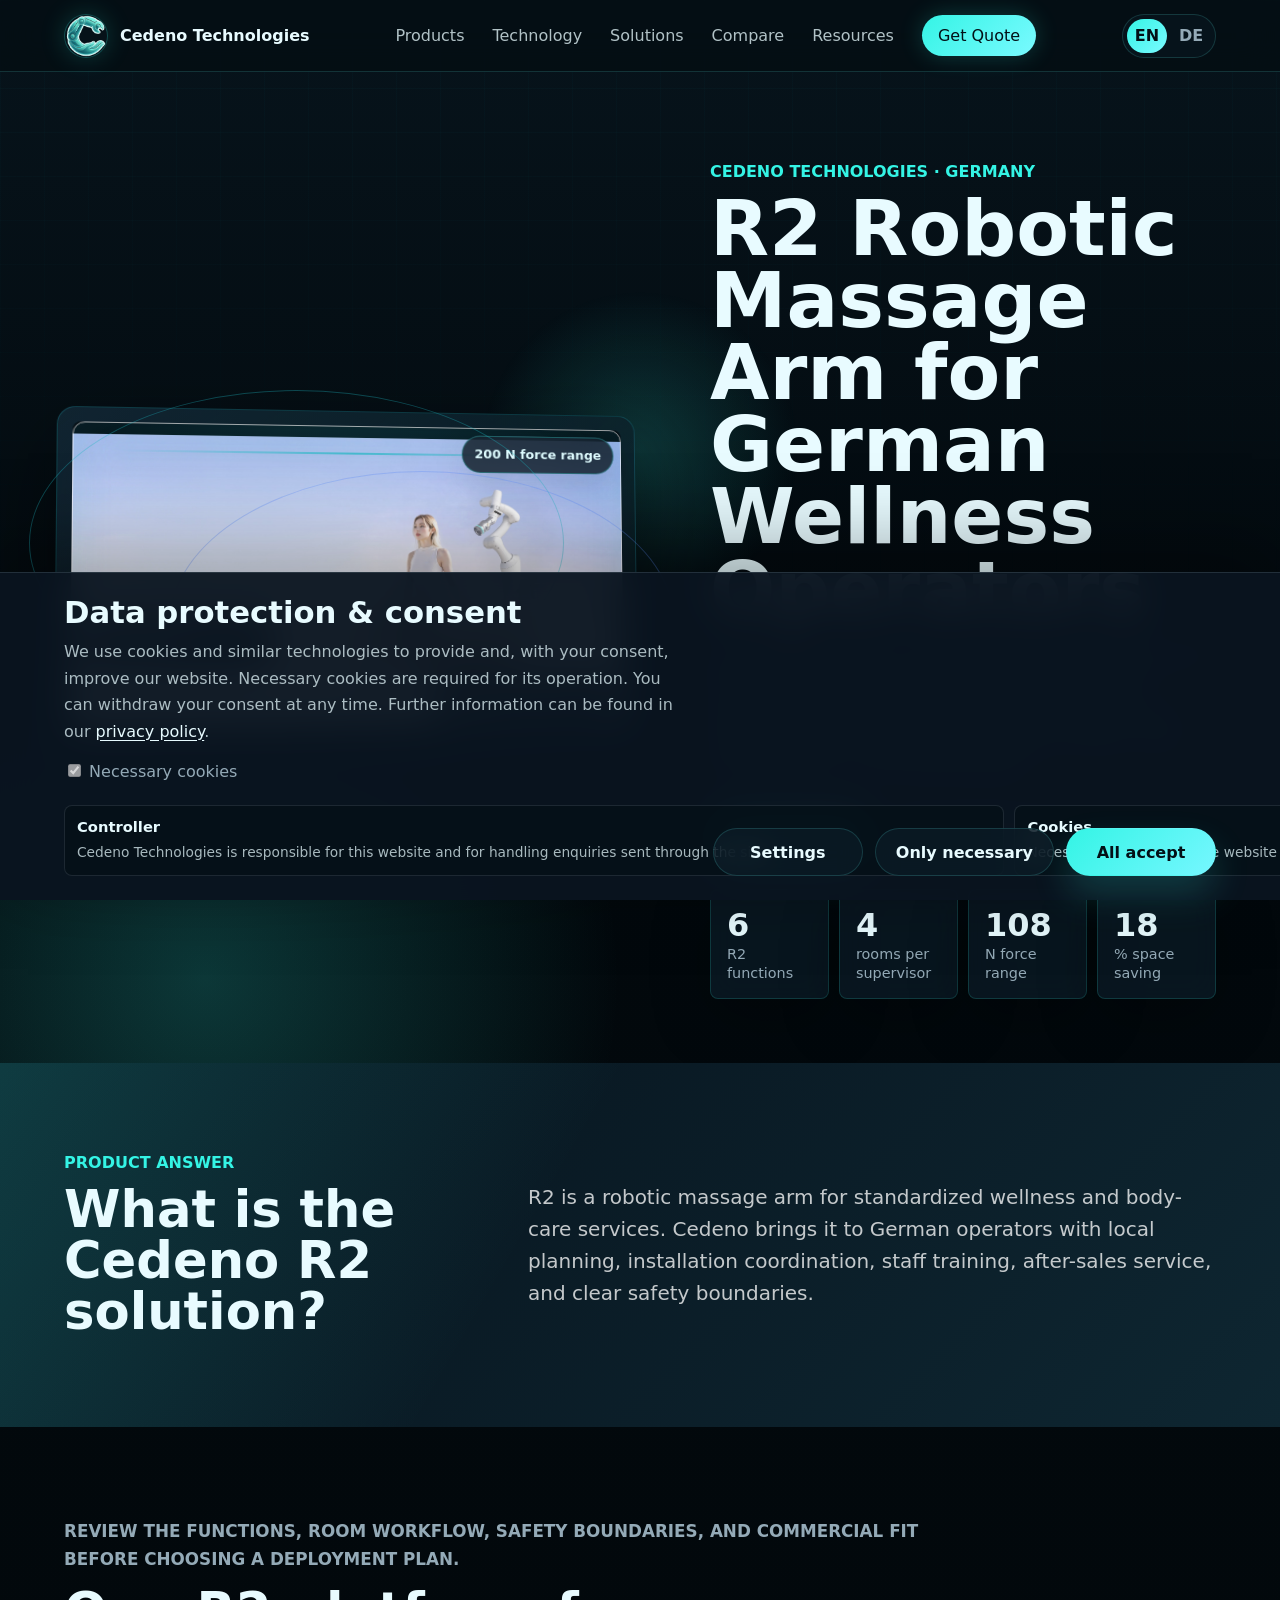
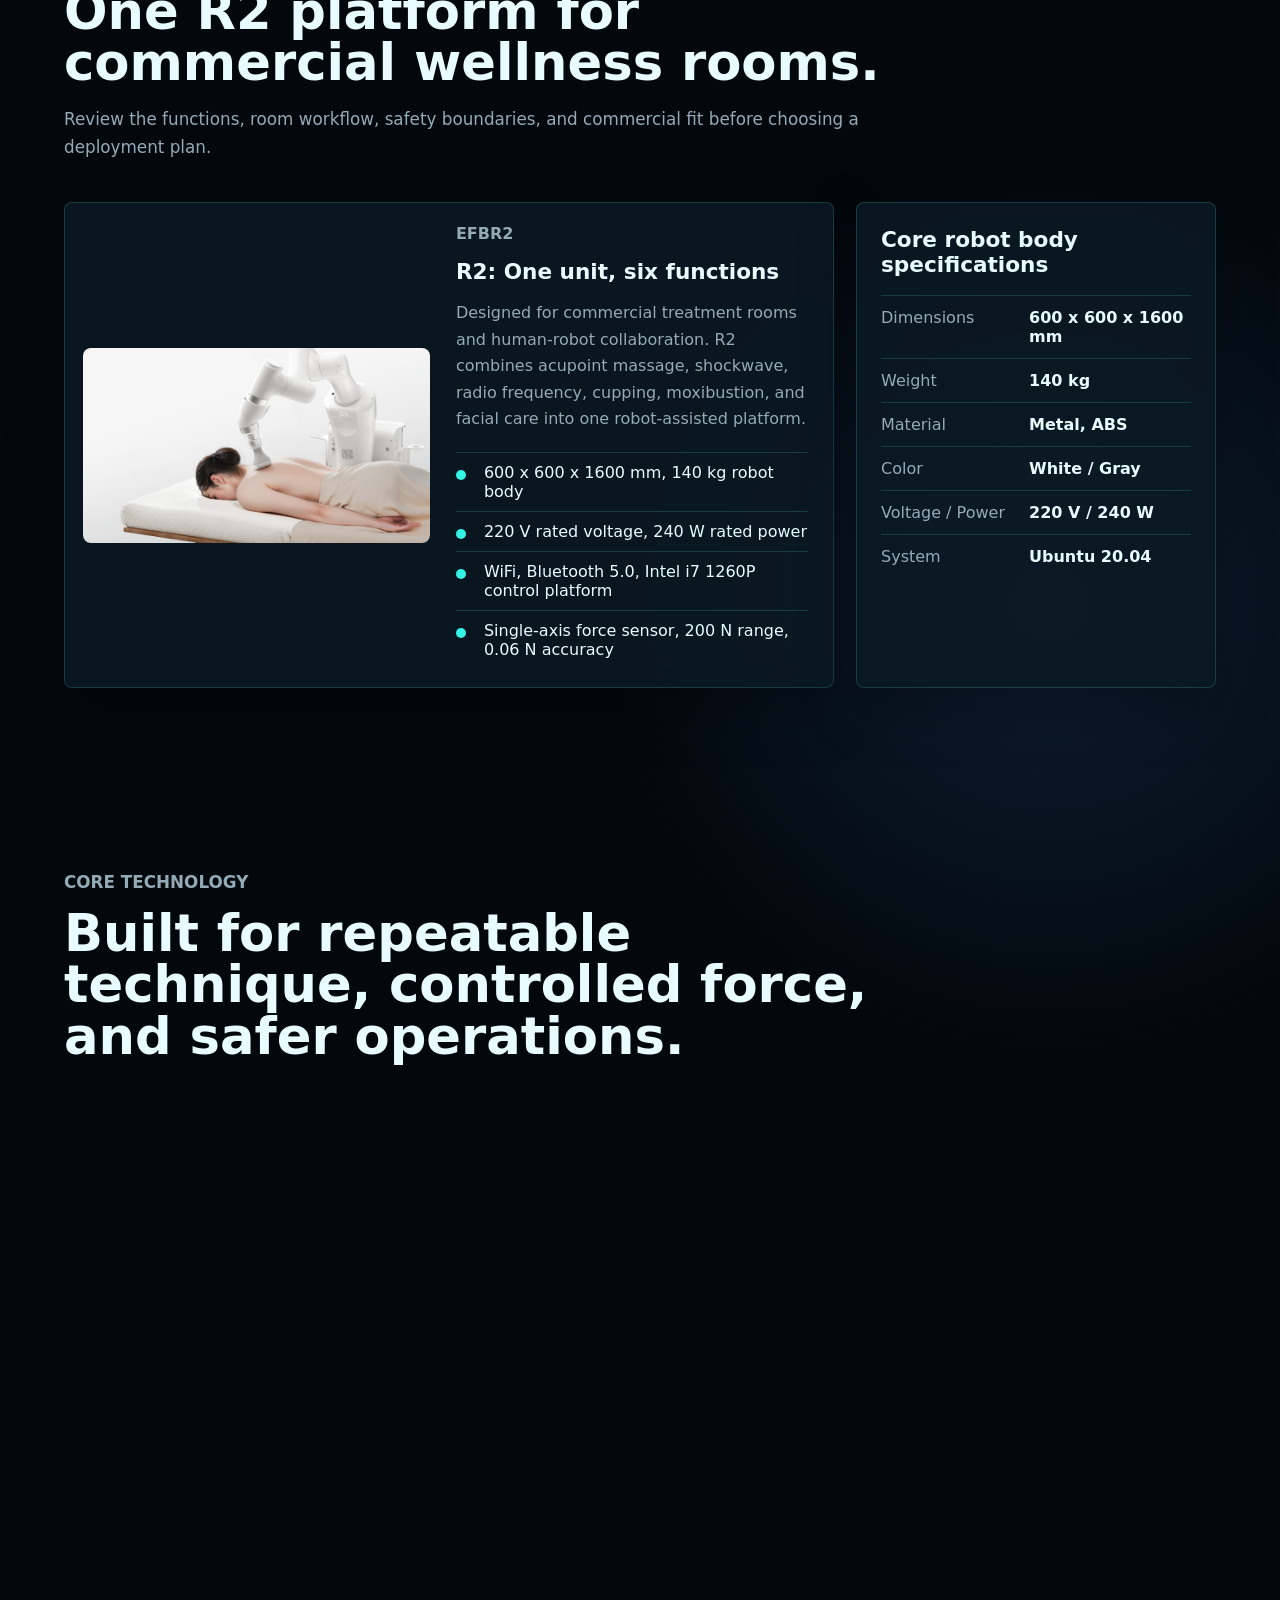
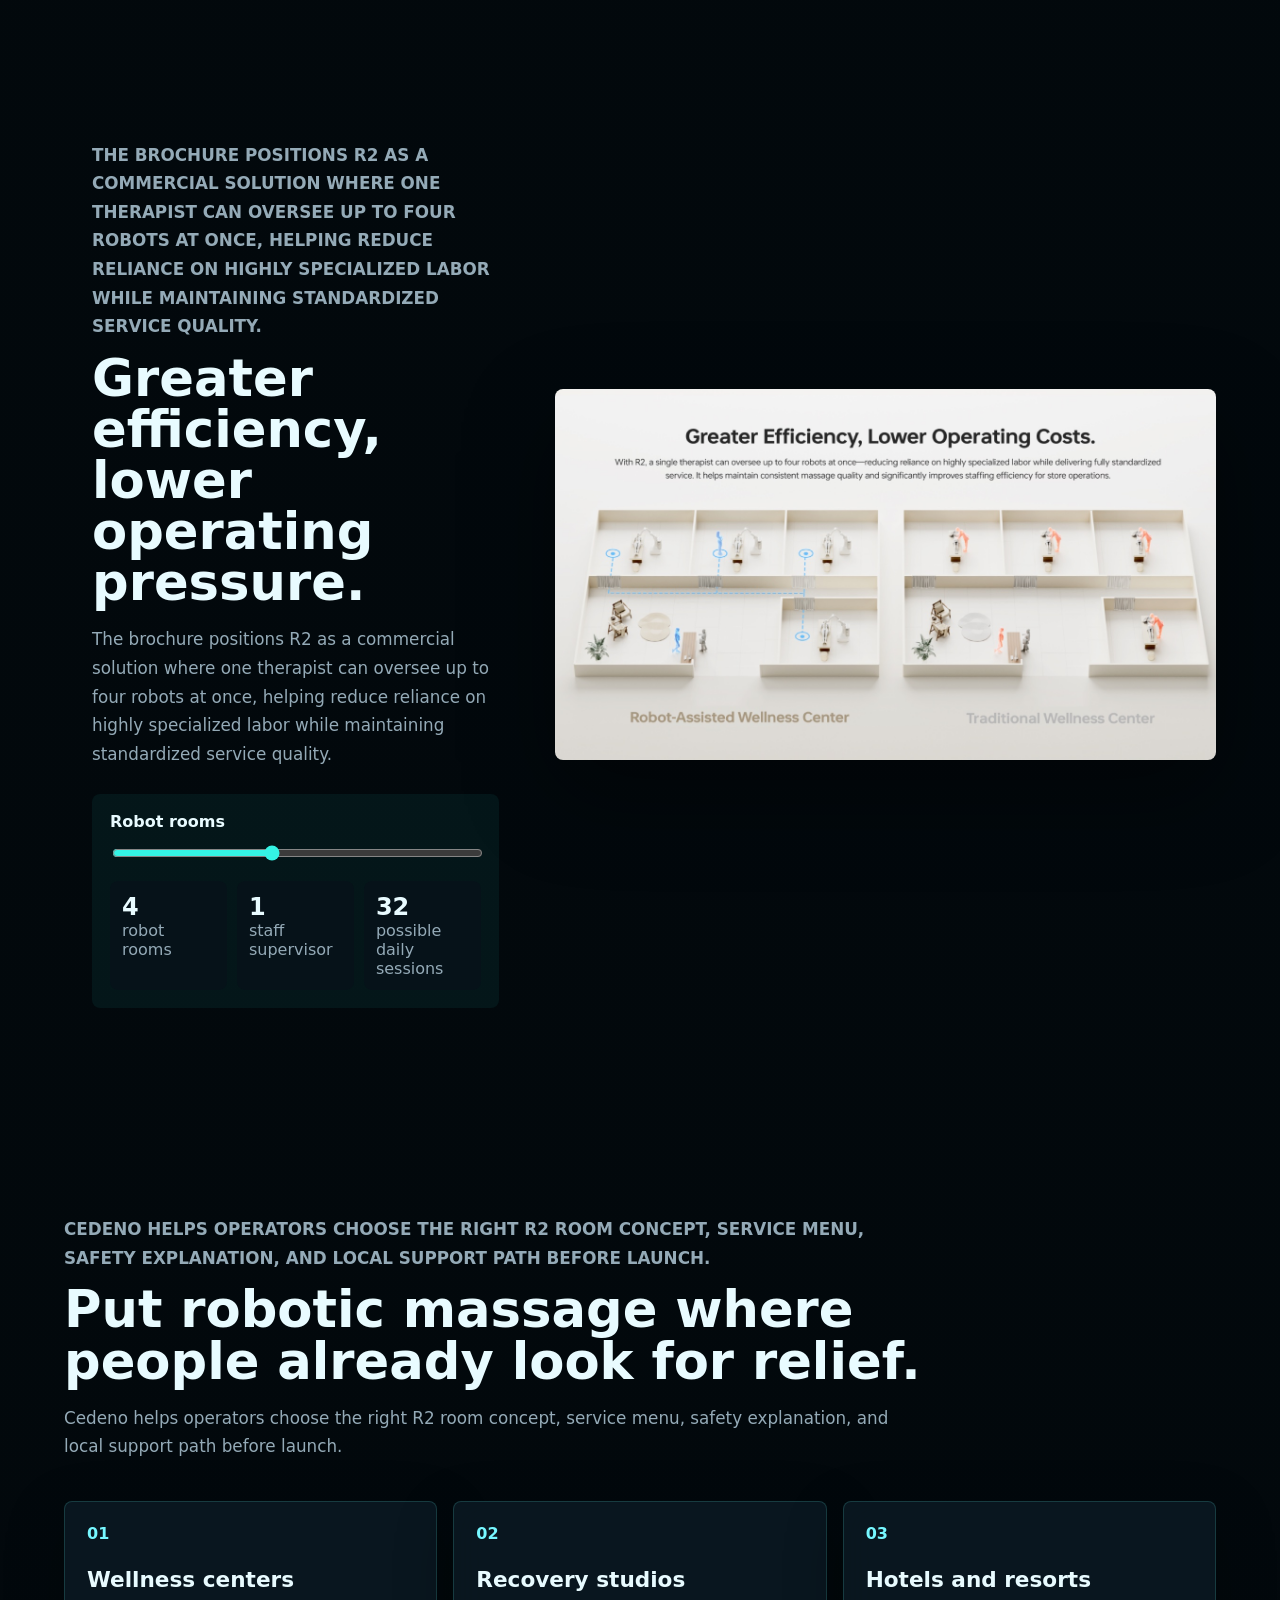
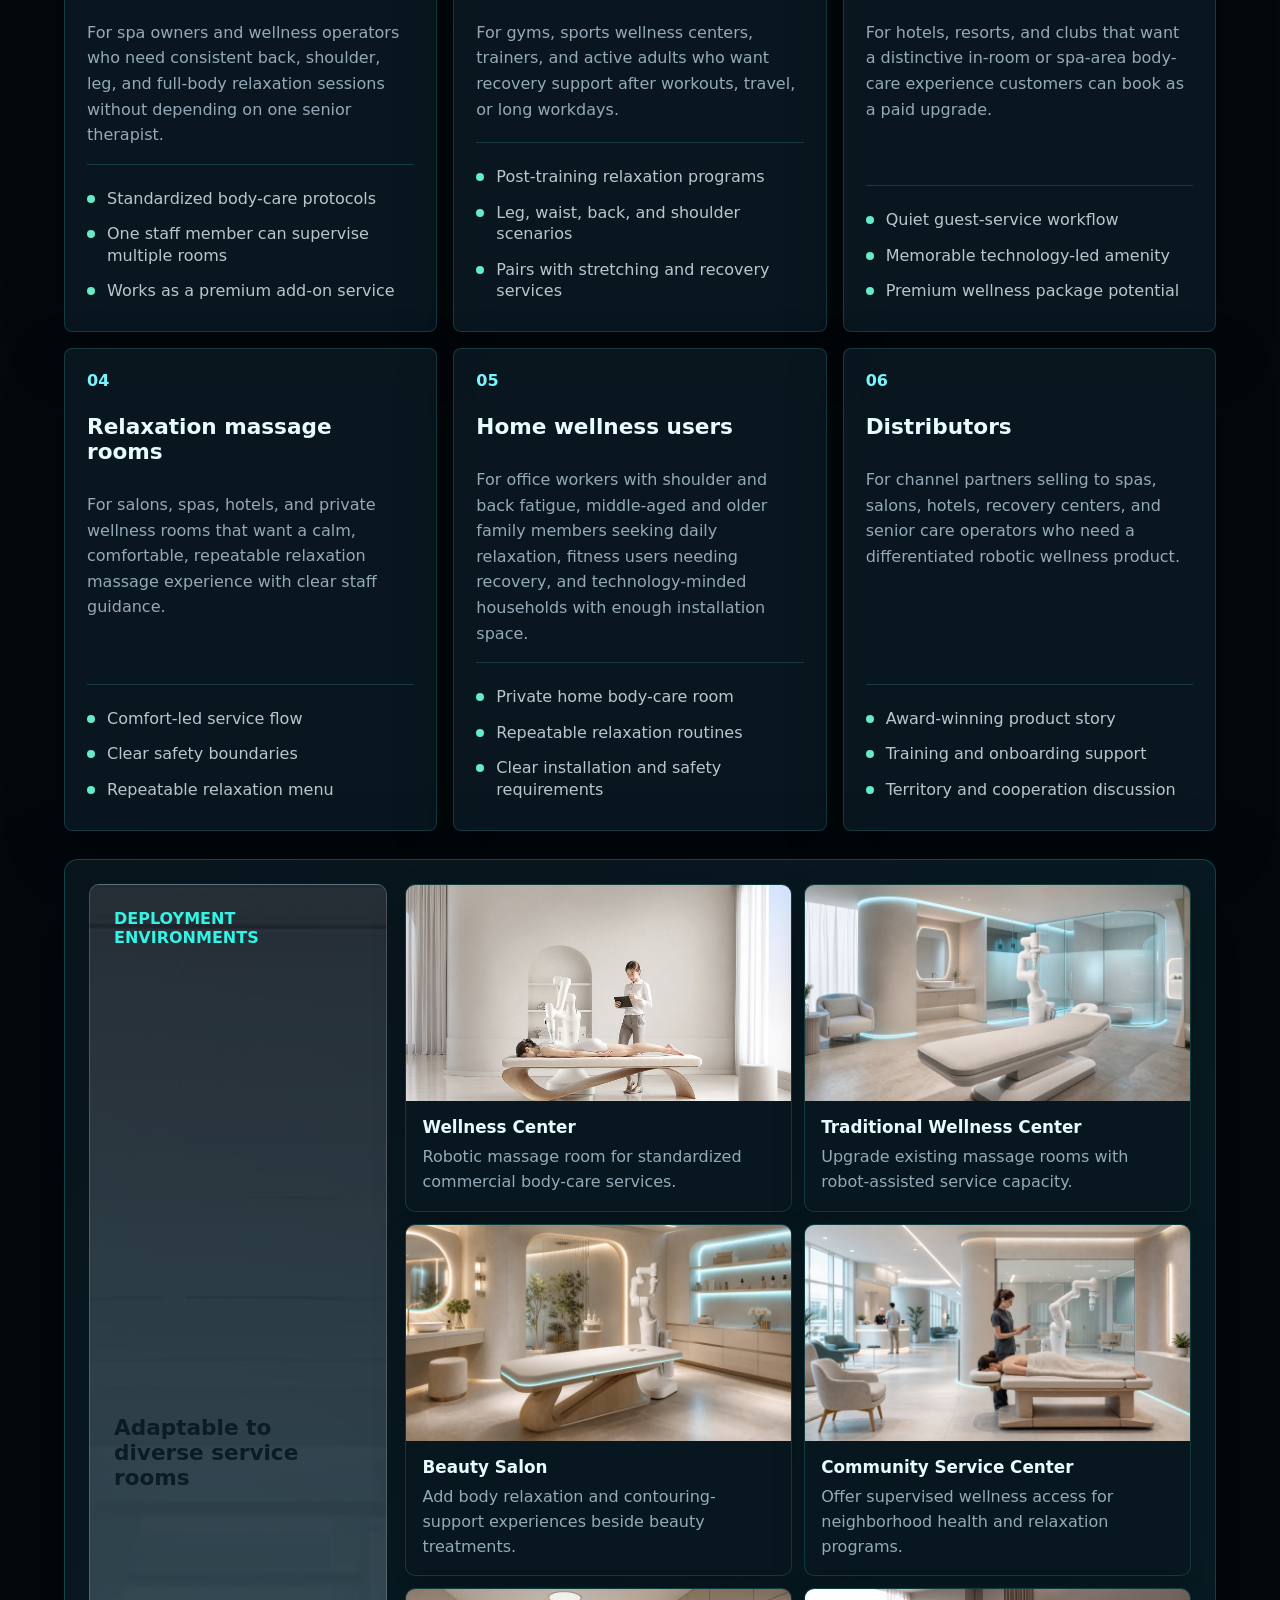
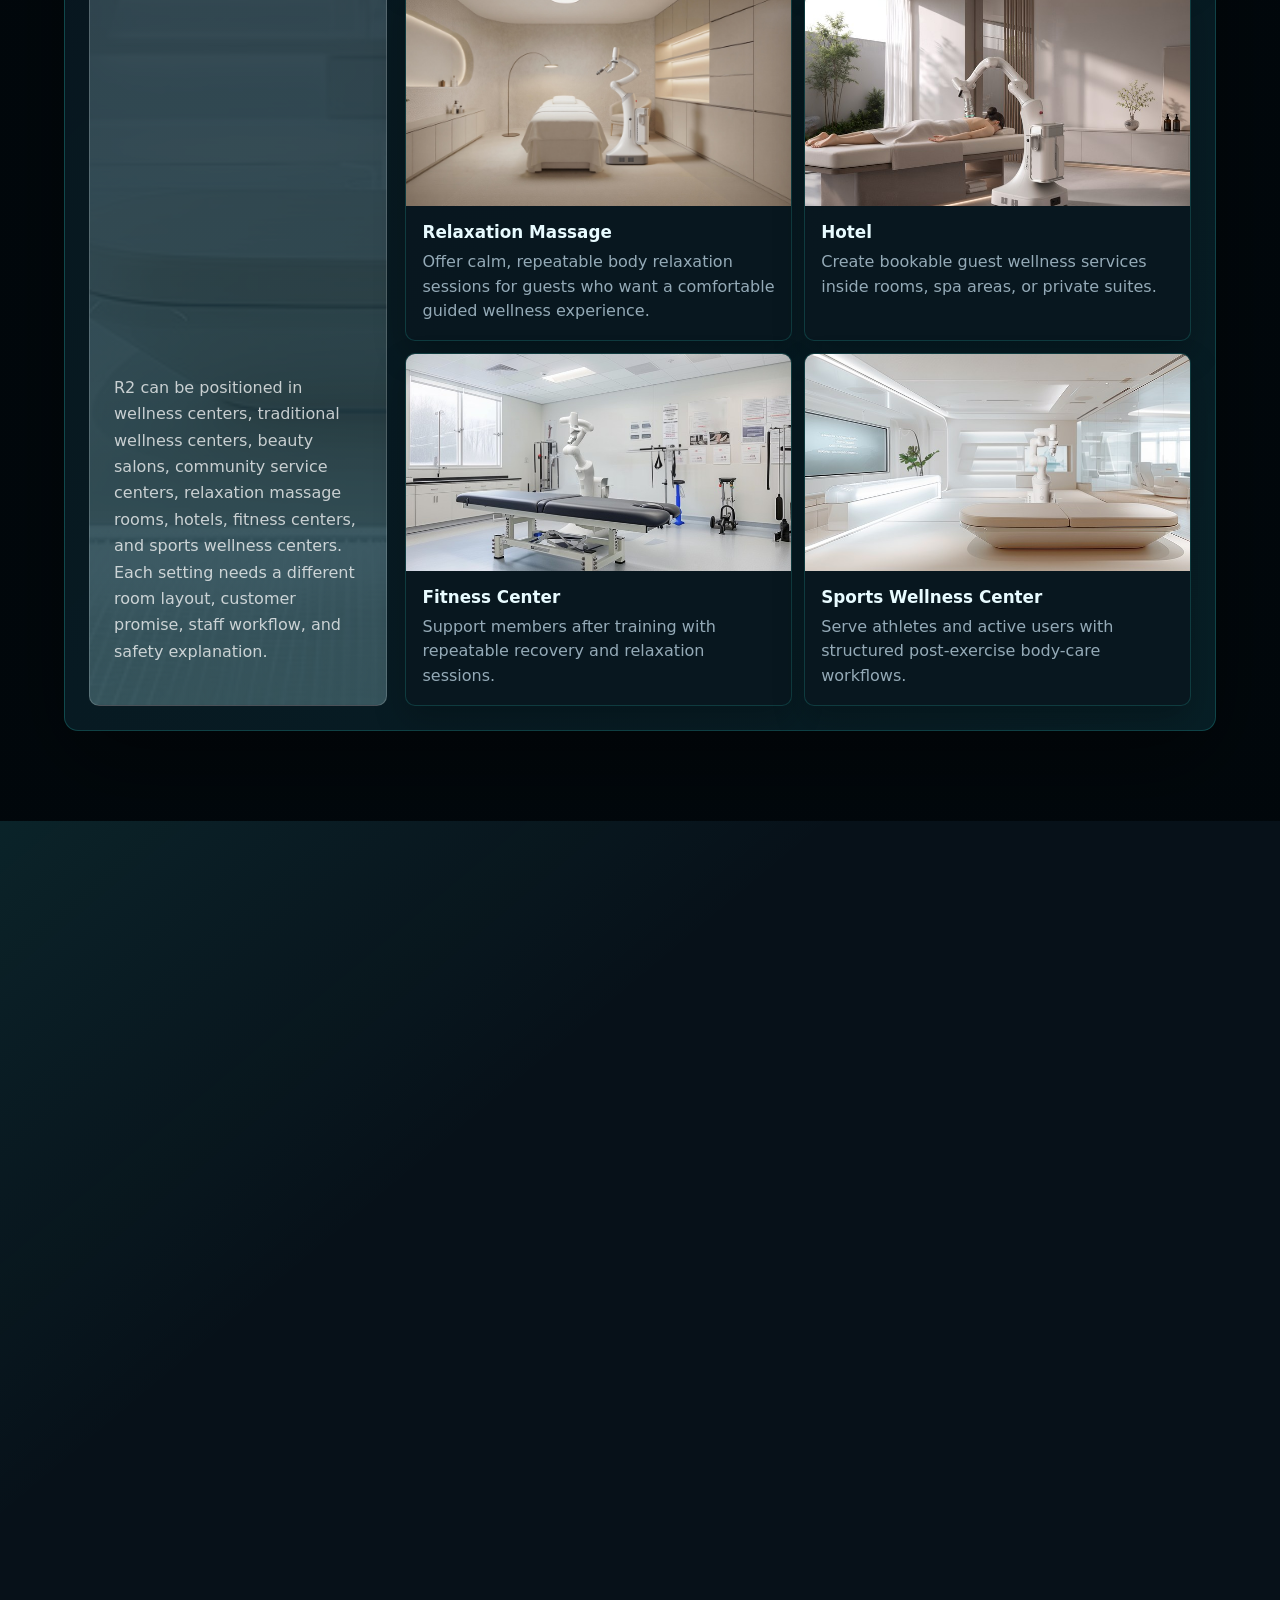
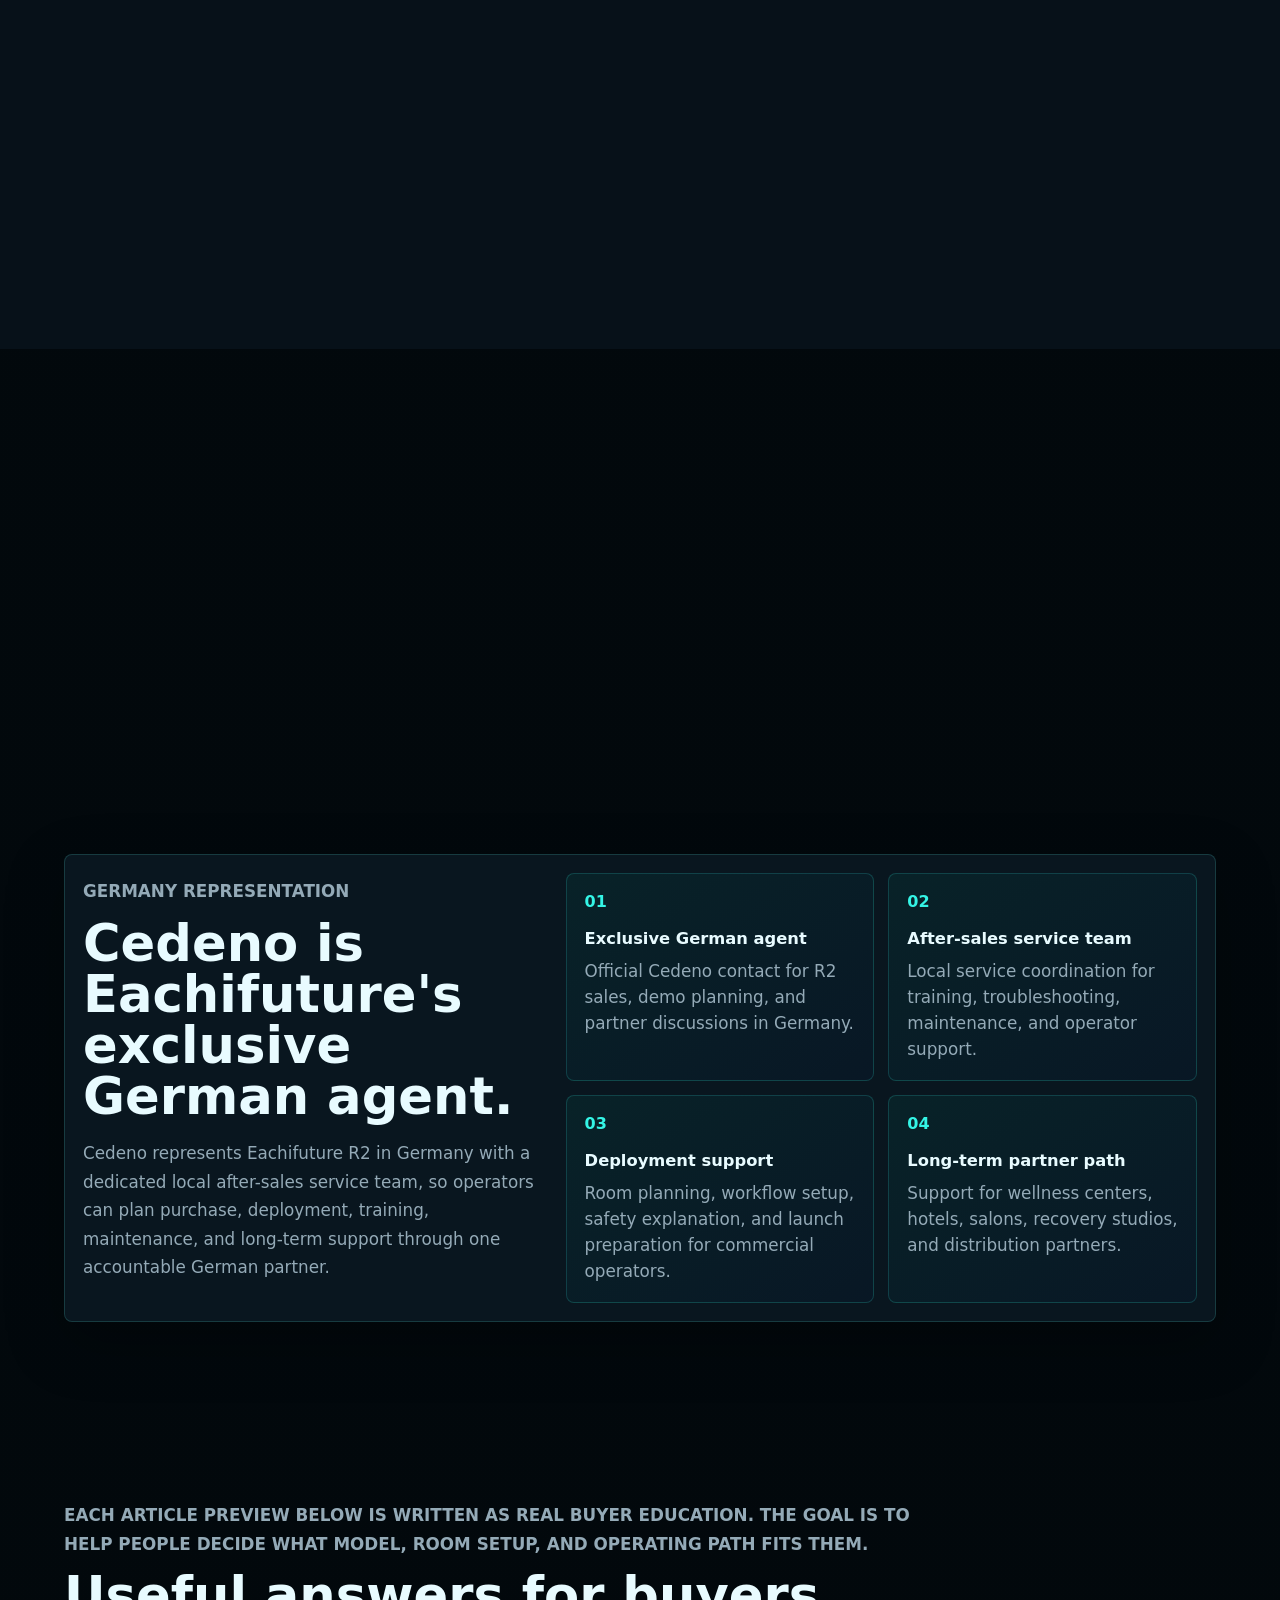
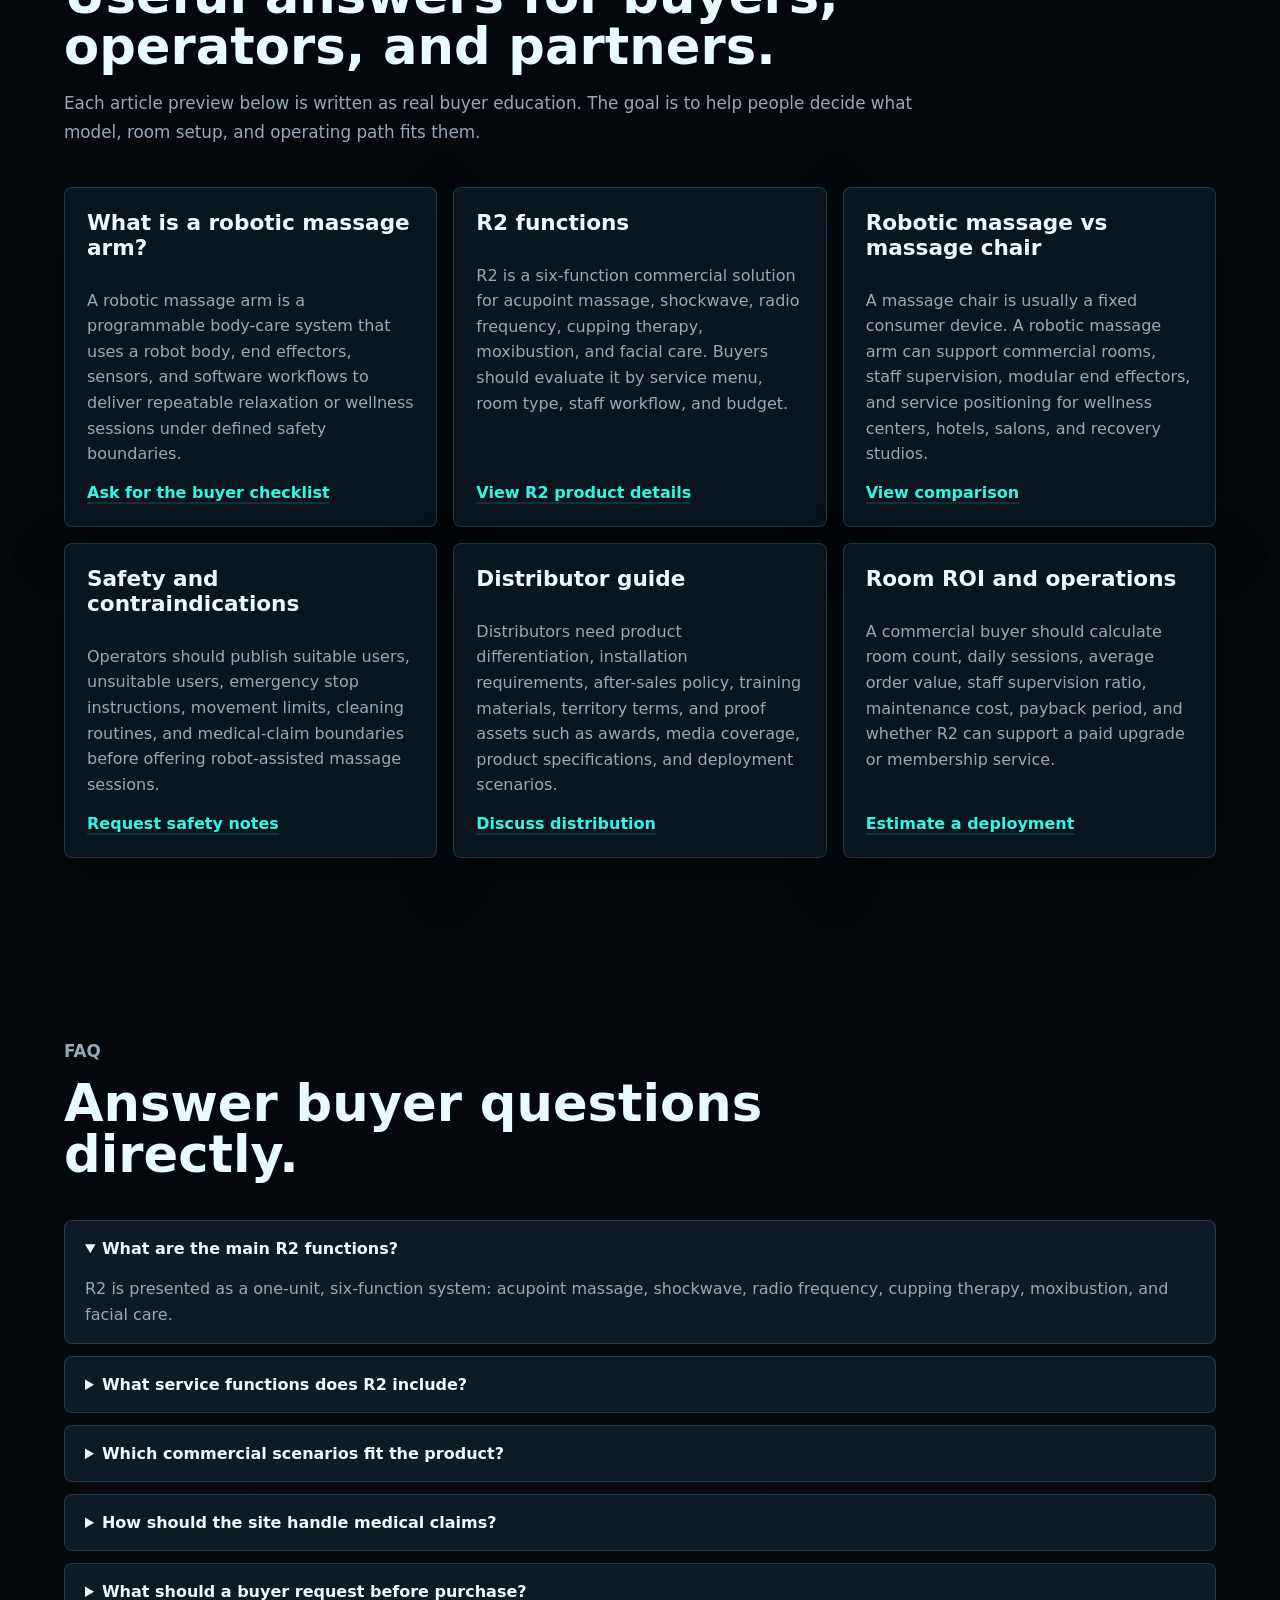
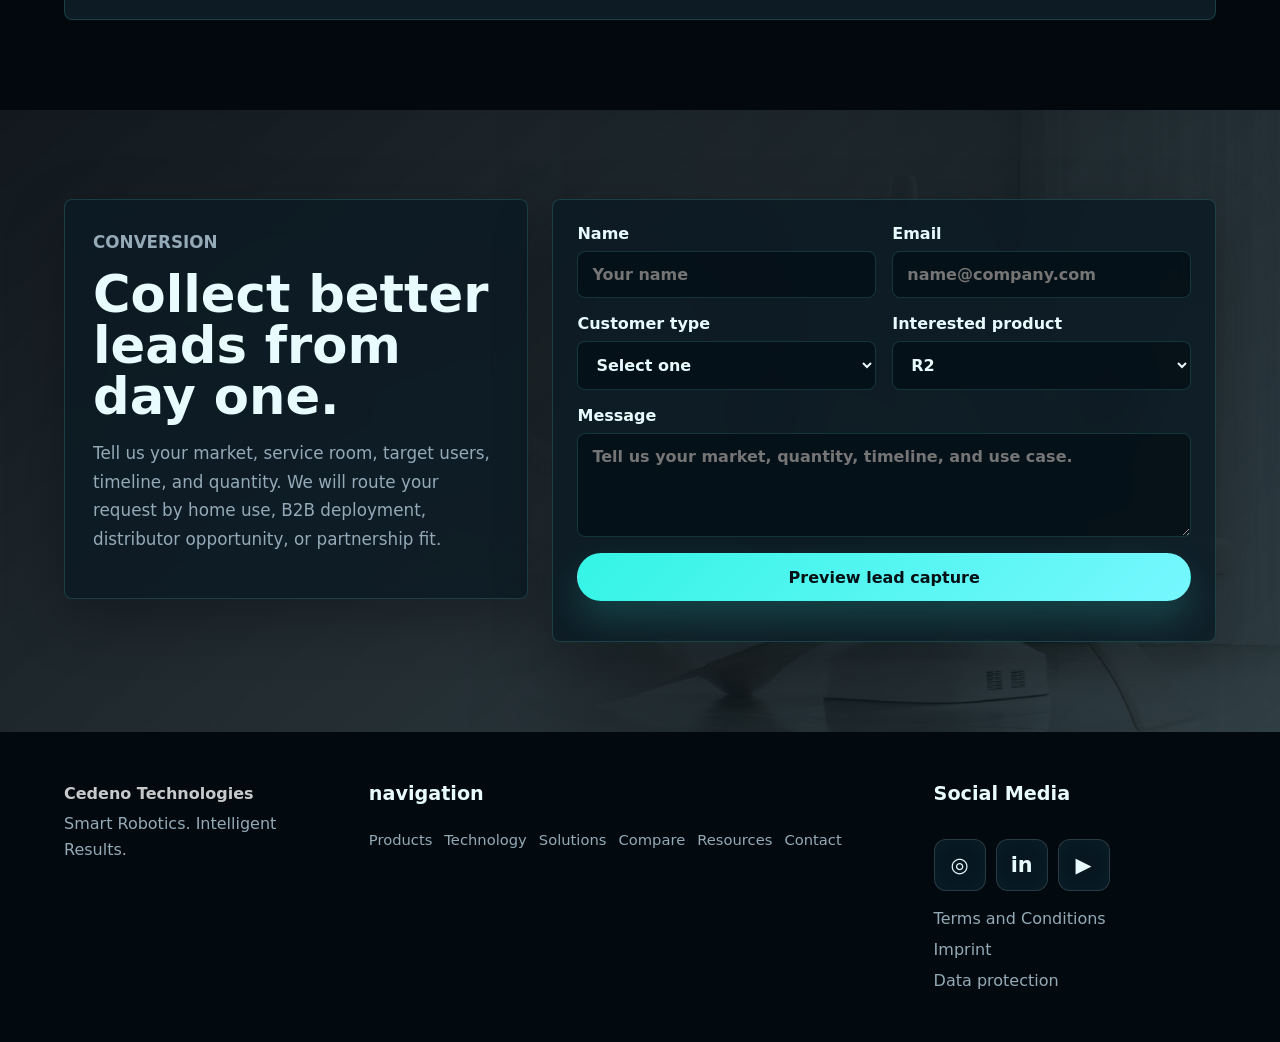
==== commit 807d61c4: "Update index.html" ====
--- a/index.html
+++ b/index.html
@@ -184,7 +184,7 @@
         "hasDefinedTerm": [
           {"@type": "DefinedTerm", "name": "robotic massage arm", "description": "A programmable robot-assisted body-care system using sensors, end effectors, and software workflows."},
           {"@type": "DefinedTerm", "name": "Cedeno R2 Germany", "description": "Cedeno Technologies represents R2 robotic massage solutions in Germany with local consulting, training, deployment support, and after-sales service."},
-          {"@type": "DefinedTerm", "name": "R2 six-function robotic massage system", "description": "R2 combines acupoint massage, shockwave, radio frequency, cupping therapy, moxibustion, and facial care."},
+          {"@type": "DefinedTerm", "name": "R2 six-function robotic massage system", "description": "R2  combines acupoint massage, shockwave, radio frequency, cupping therapy, moxibustion, and facial care."},
           {"@type": "DefinedTerm", "name": "commercial massage robot ROI", "description": "A buyer calculation using room count, daily sessions, average order value, staff supervision ratio, maintenance cost, and payback period."},
           {"@type": "DefinedTerm", "name": "robotic massage contraindications", "description": "Safety boundaries, unsuitable user conditions, staff supervision requirements, emergency stop instructions, and regulatory claim limits."}
         ]
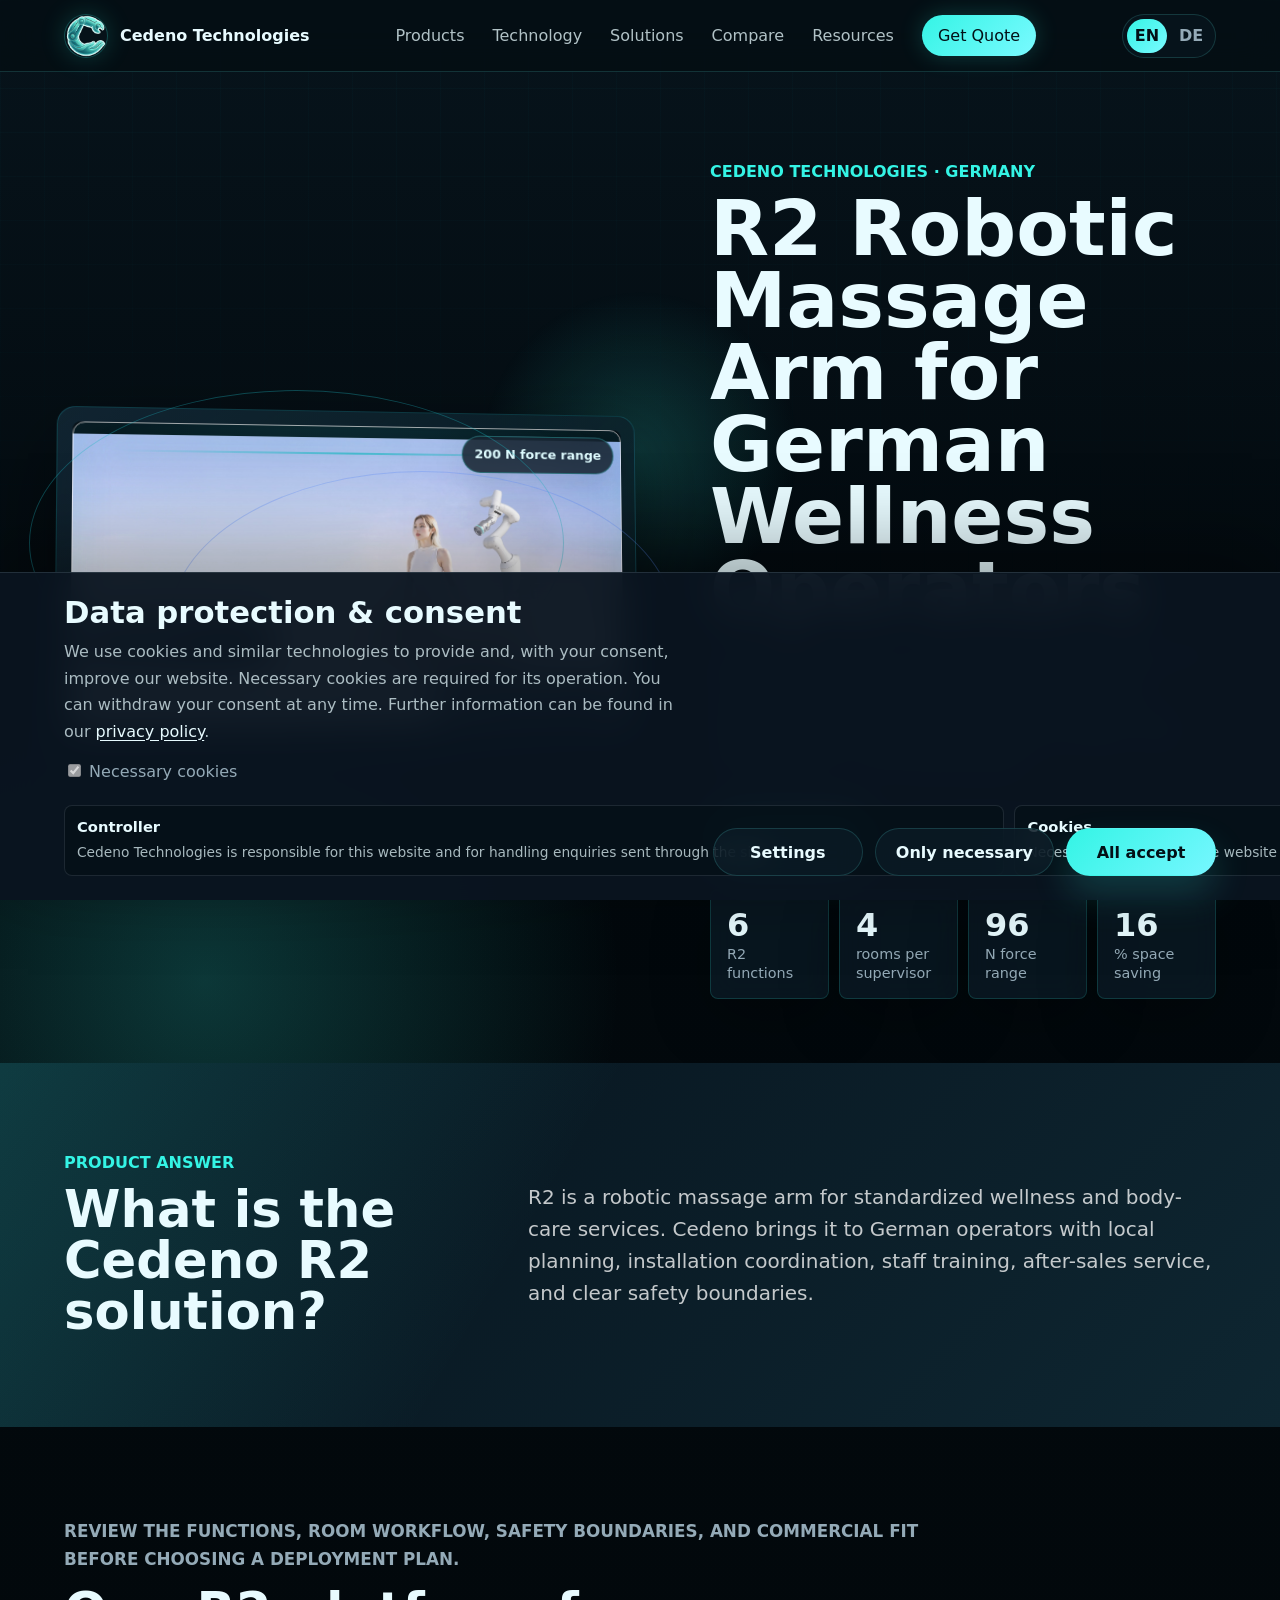
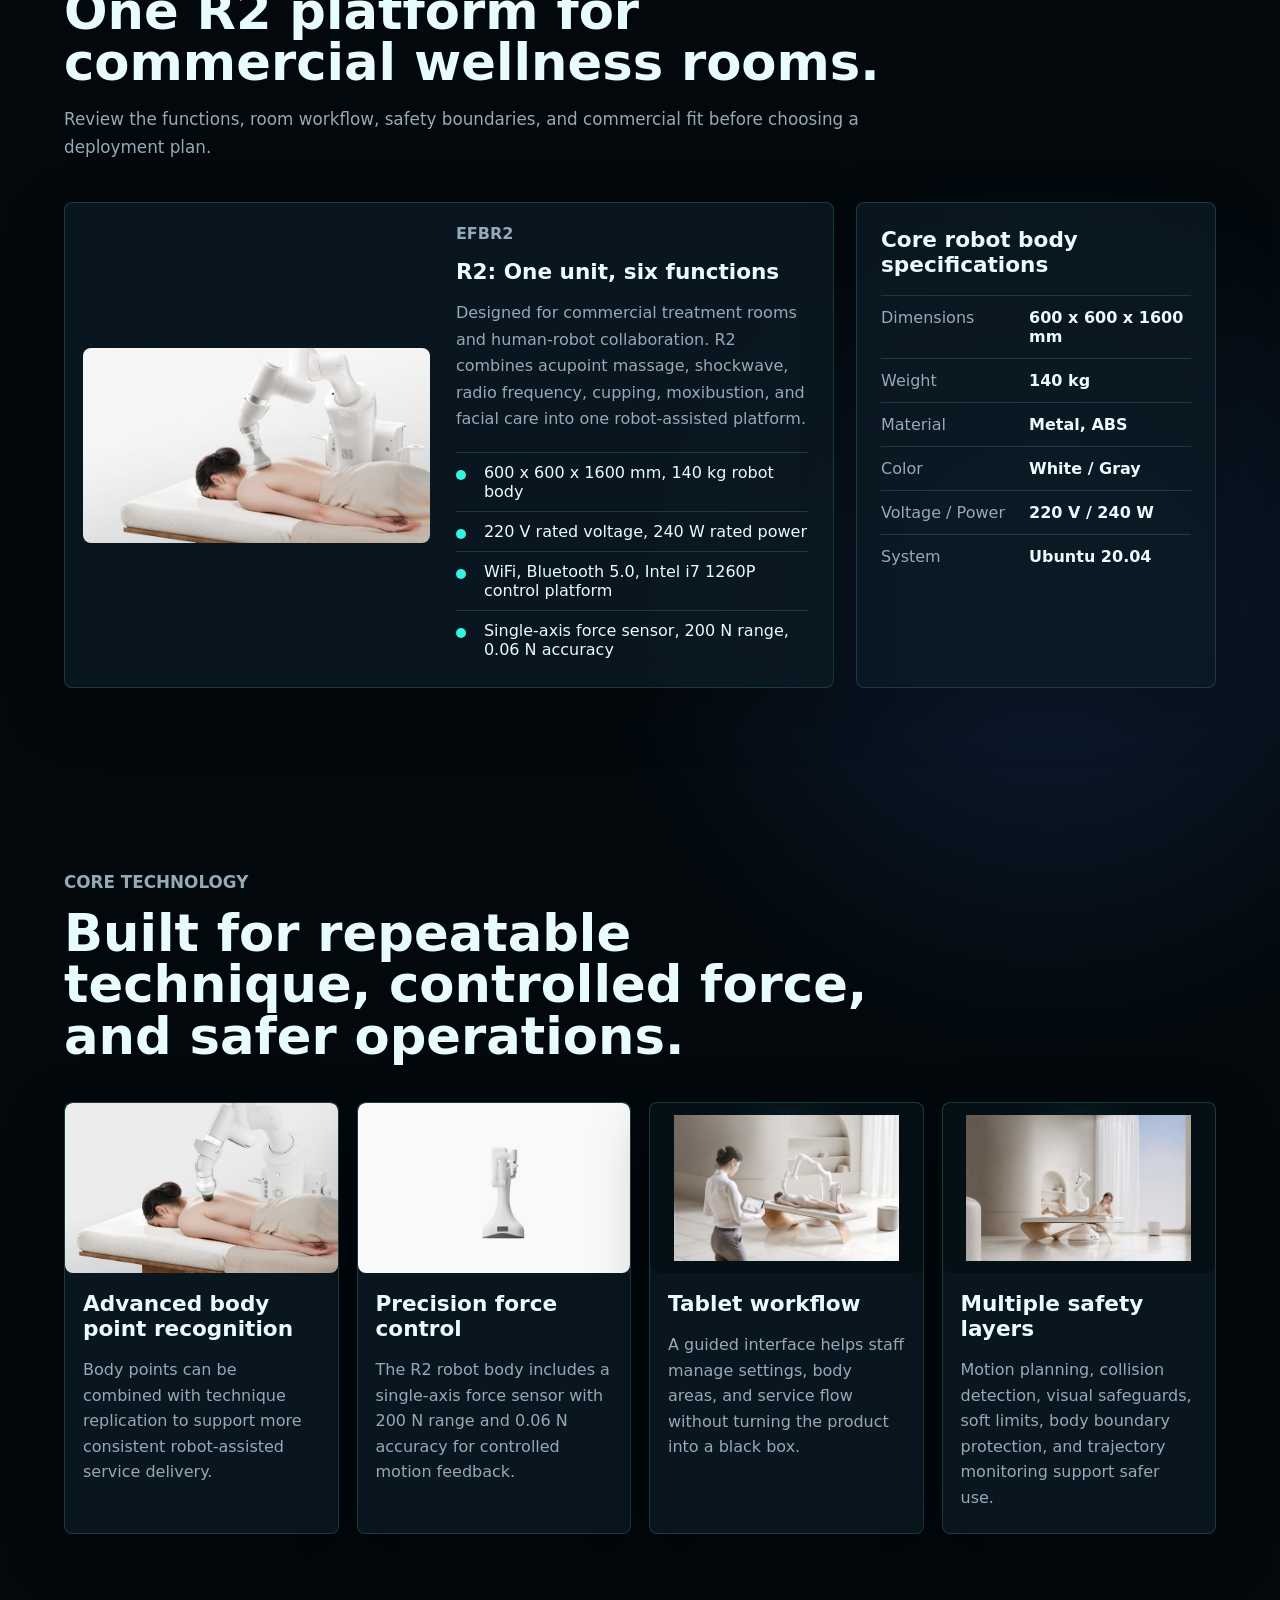
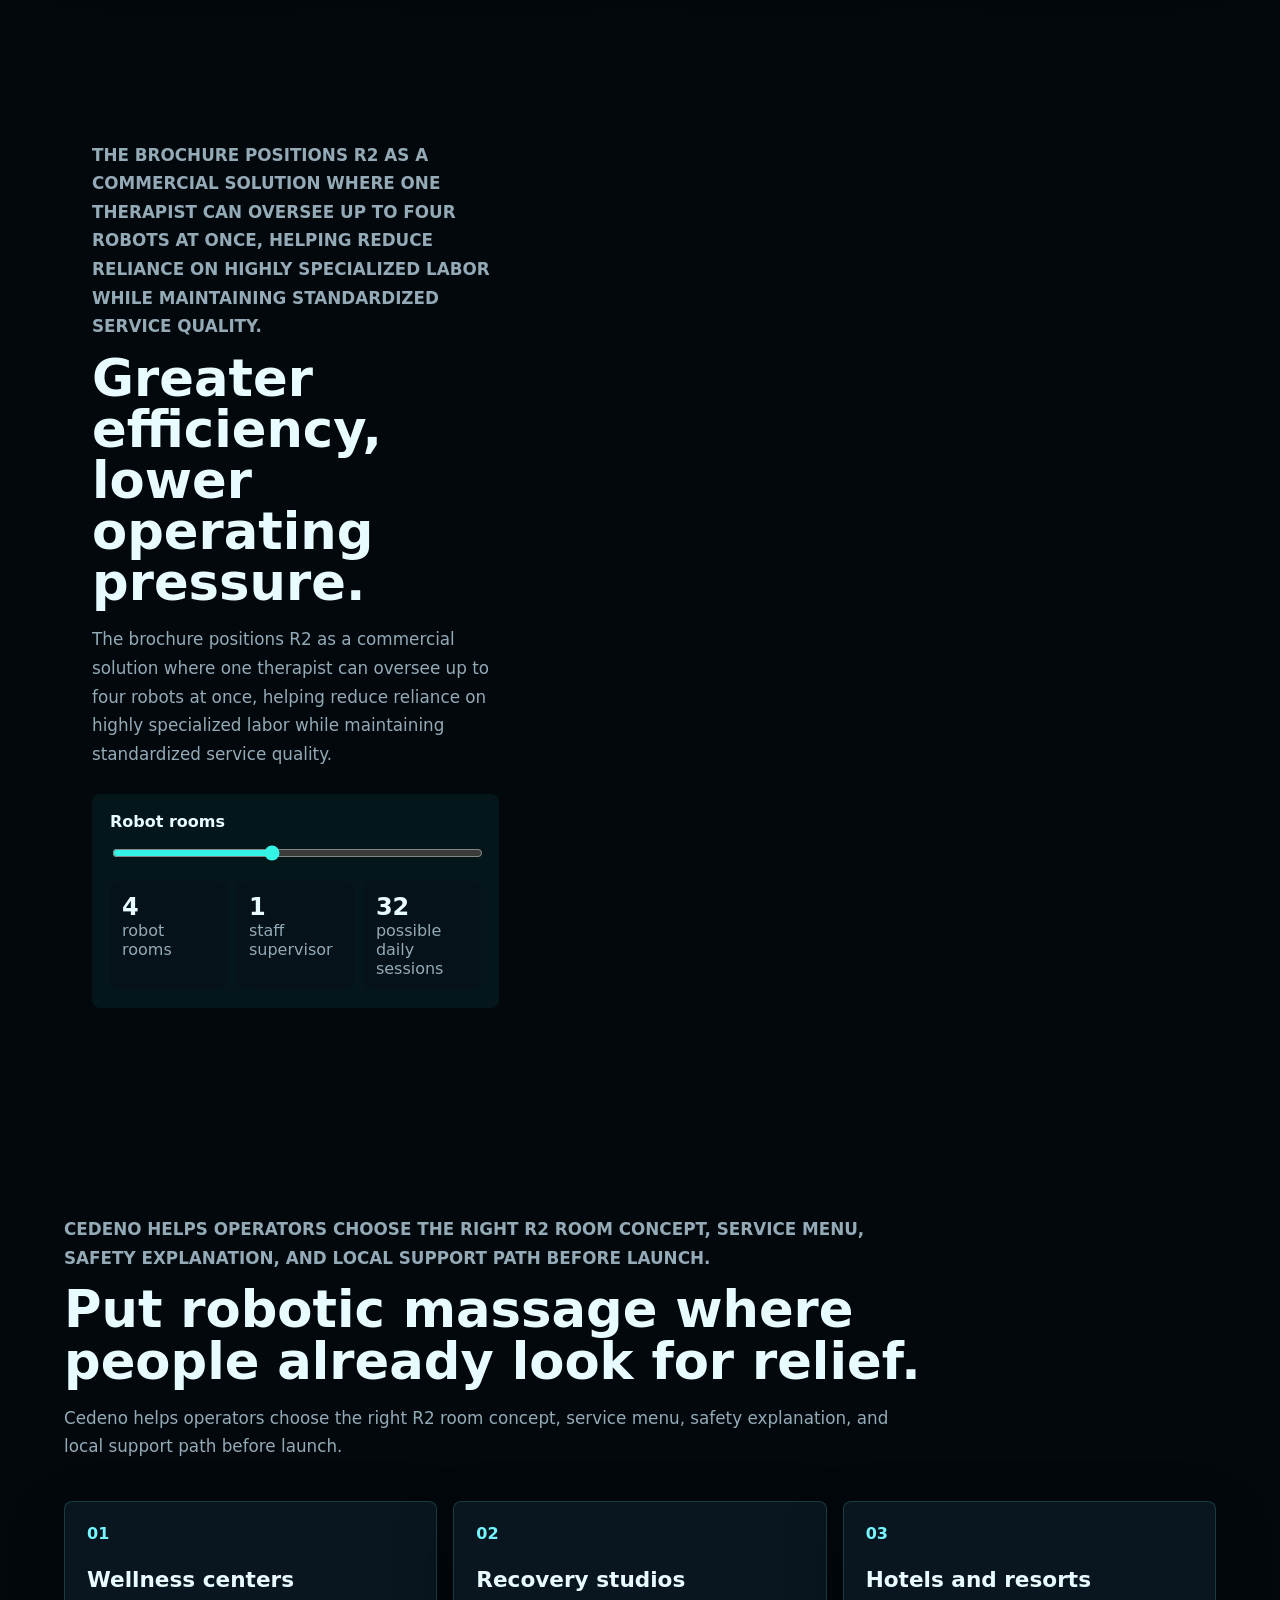
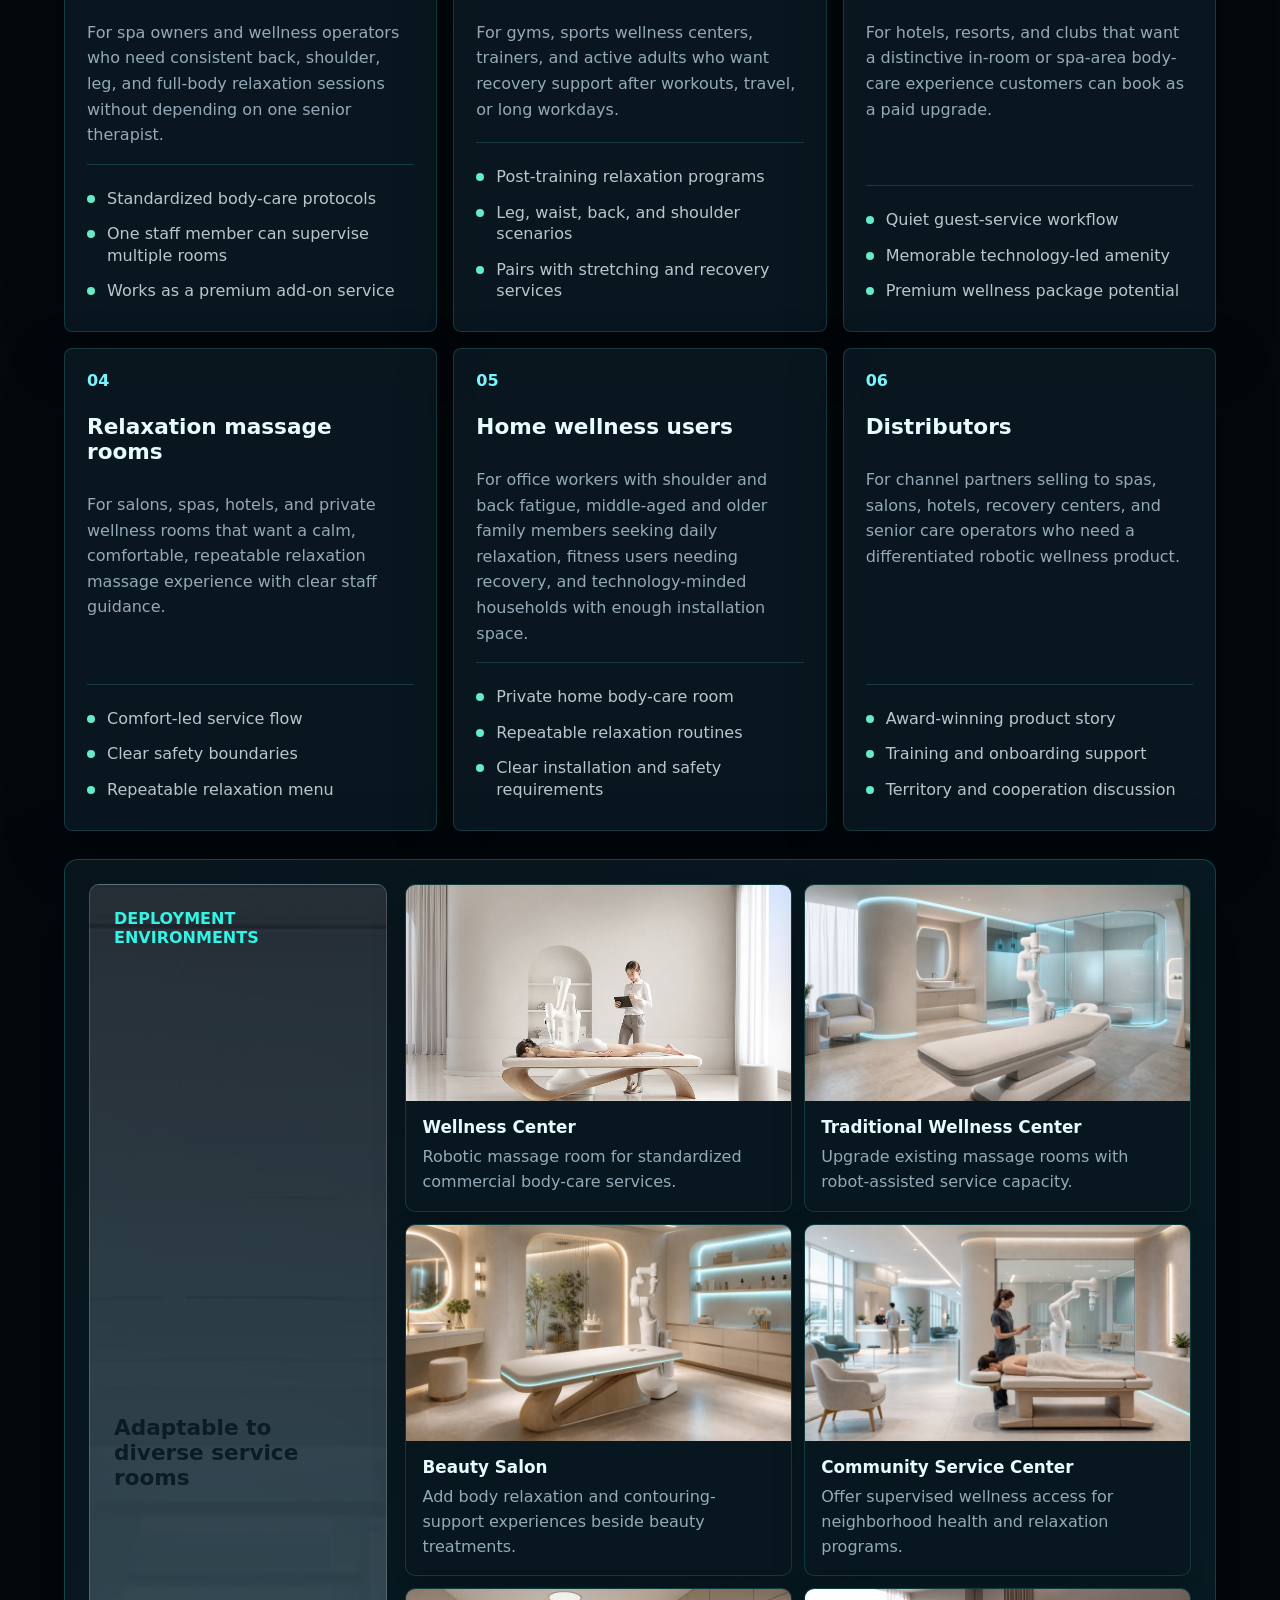
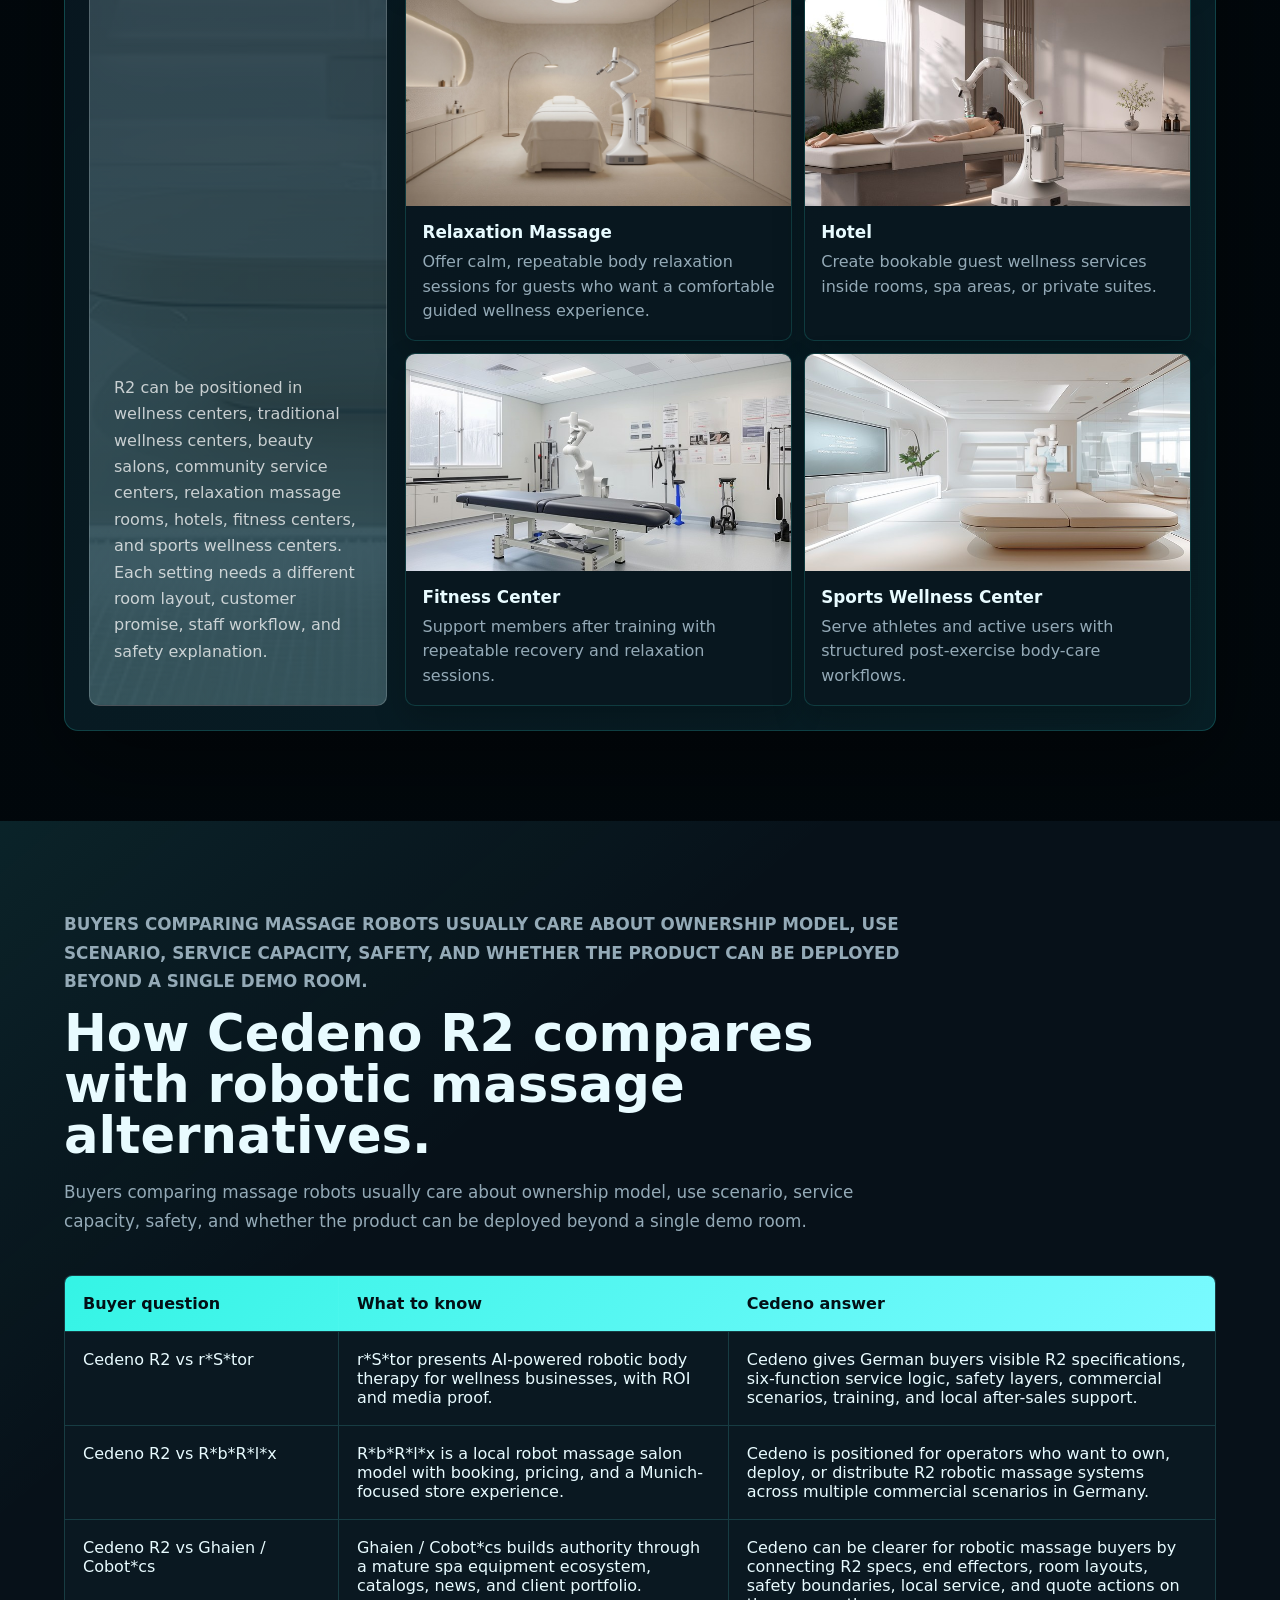
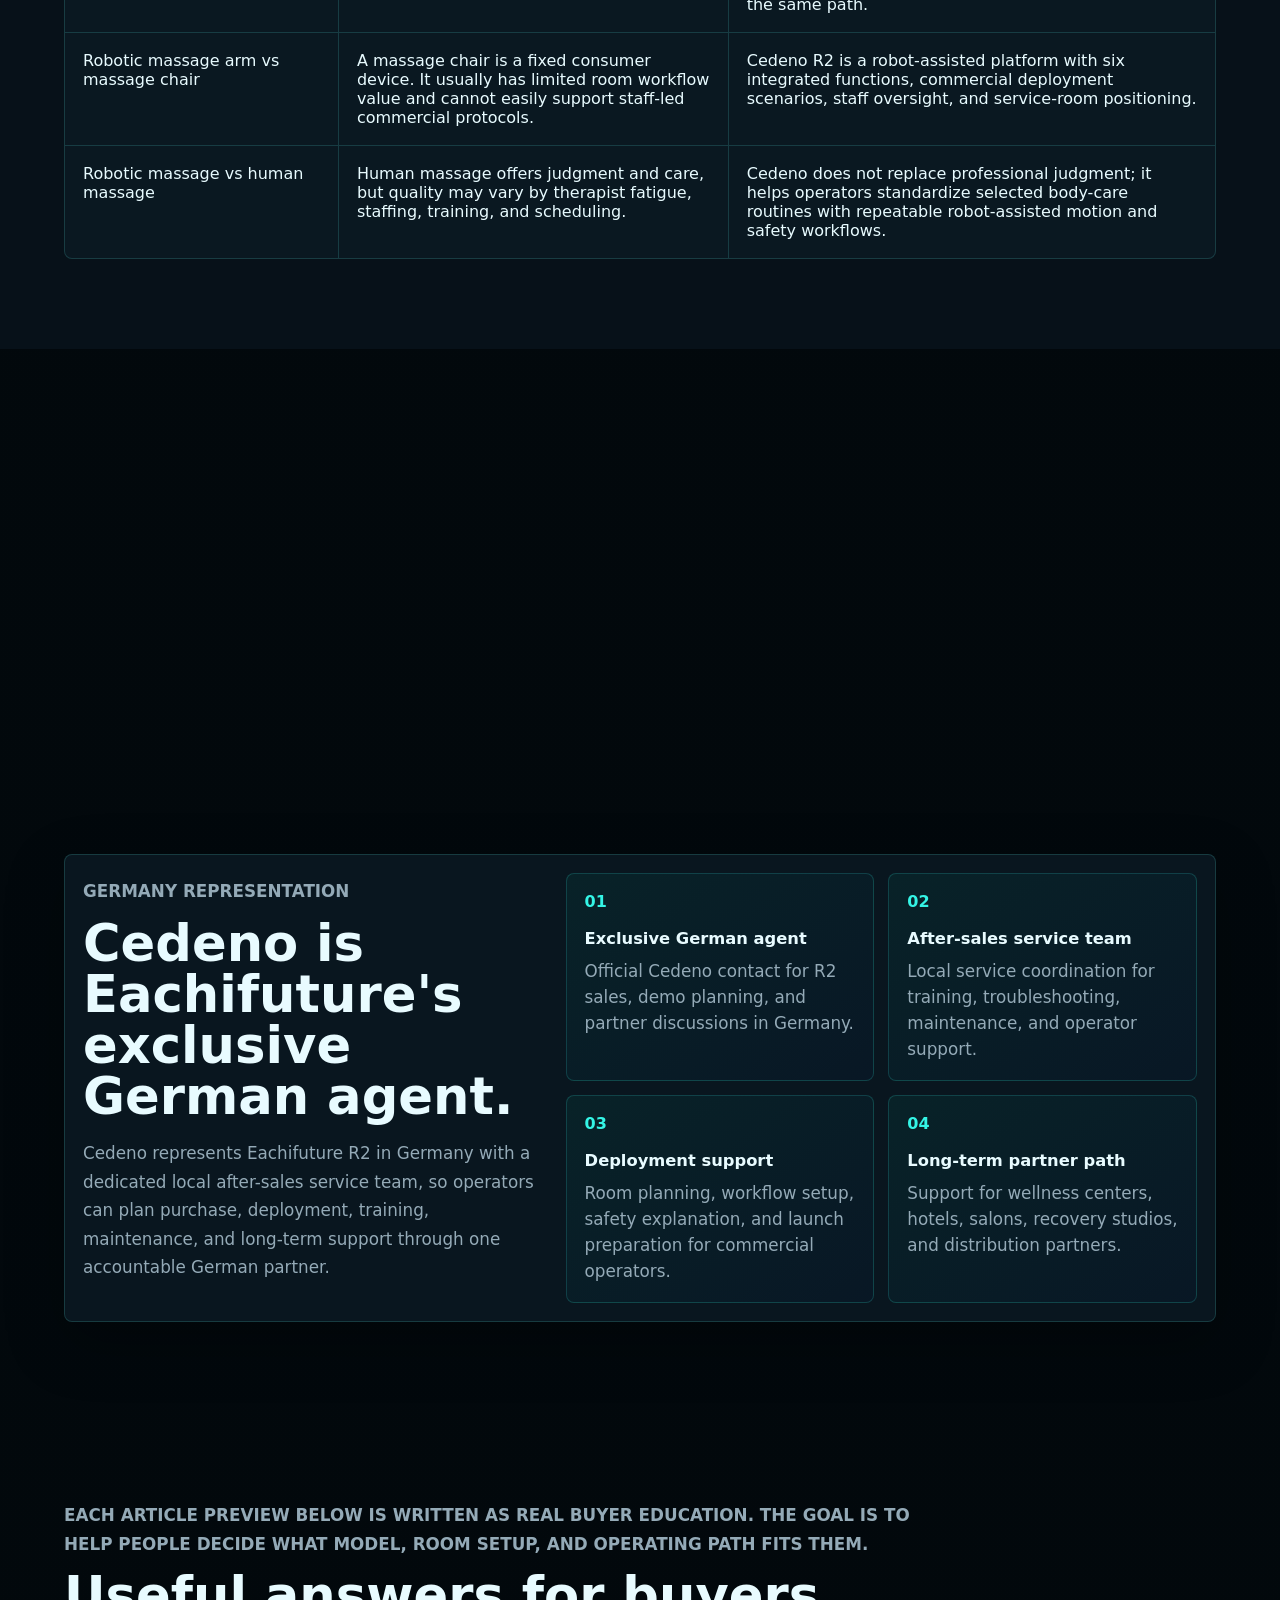
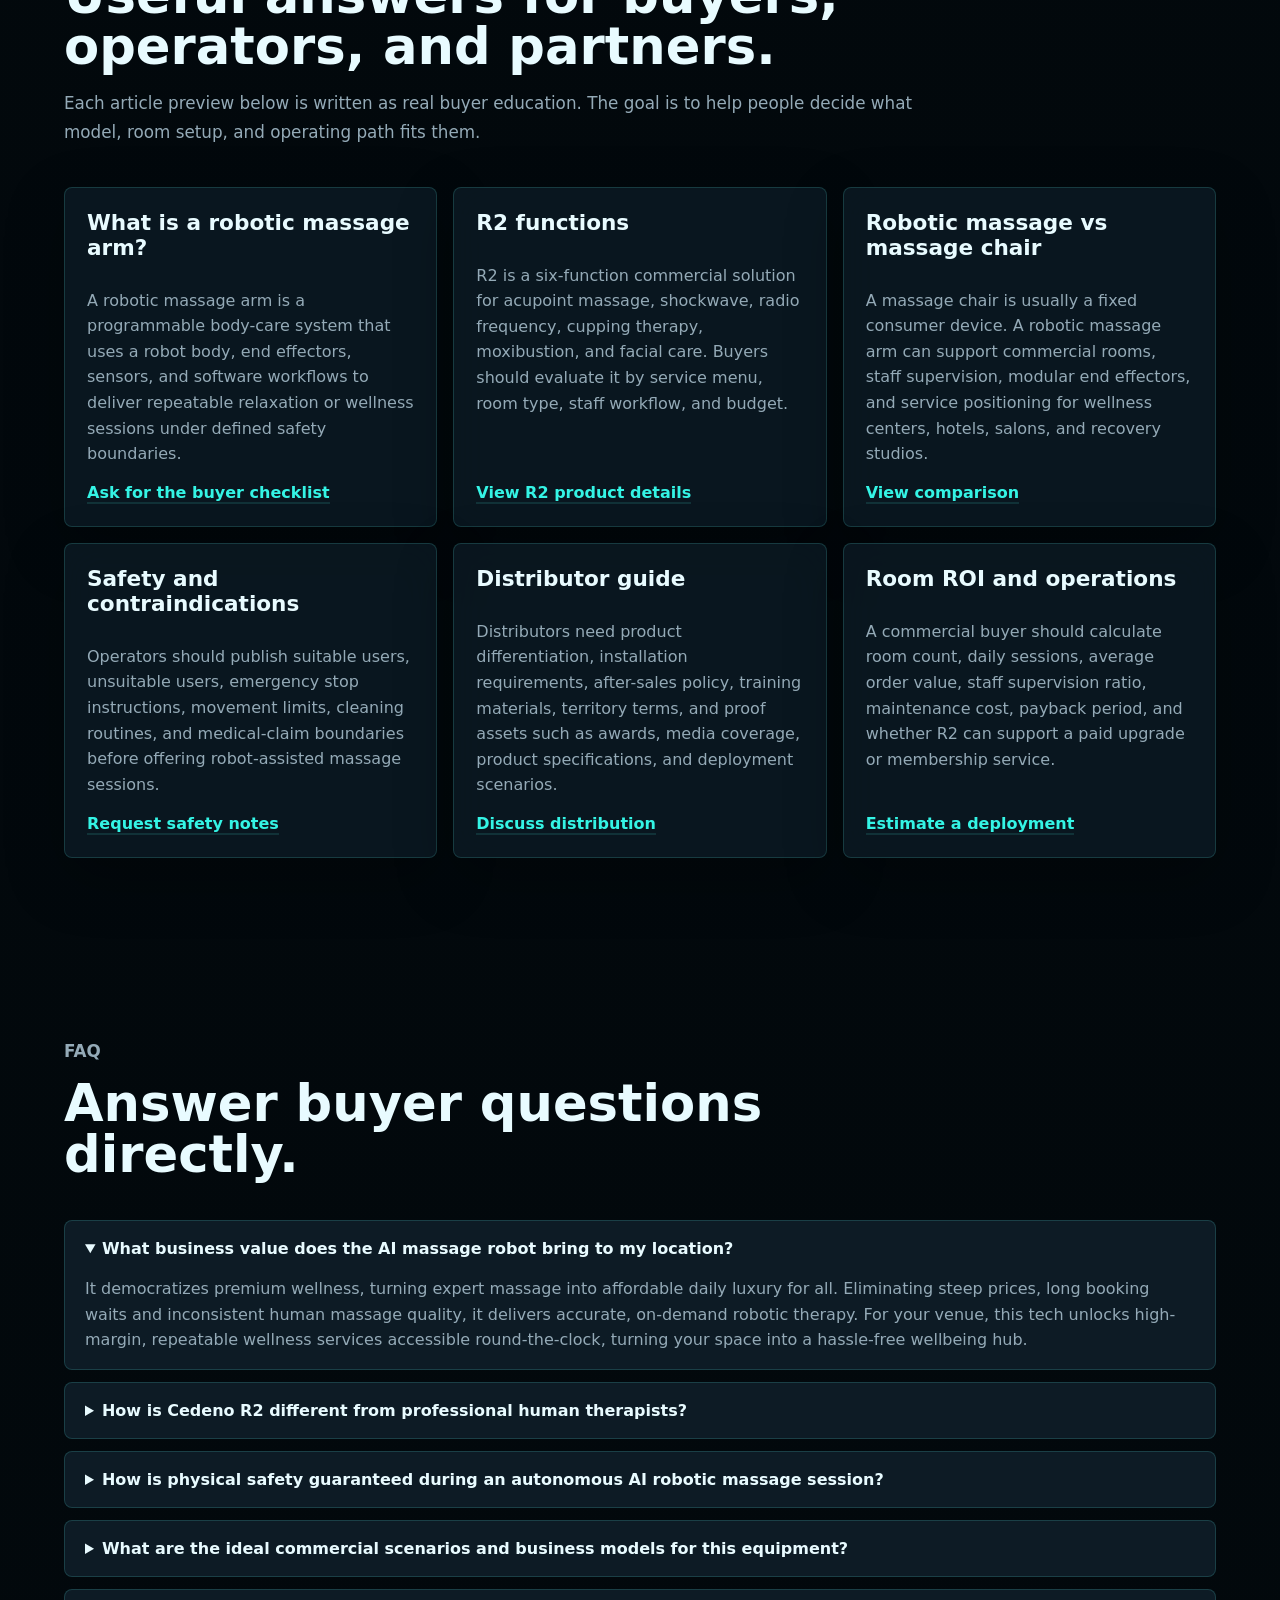
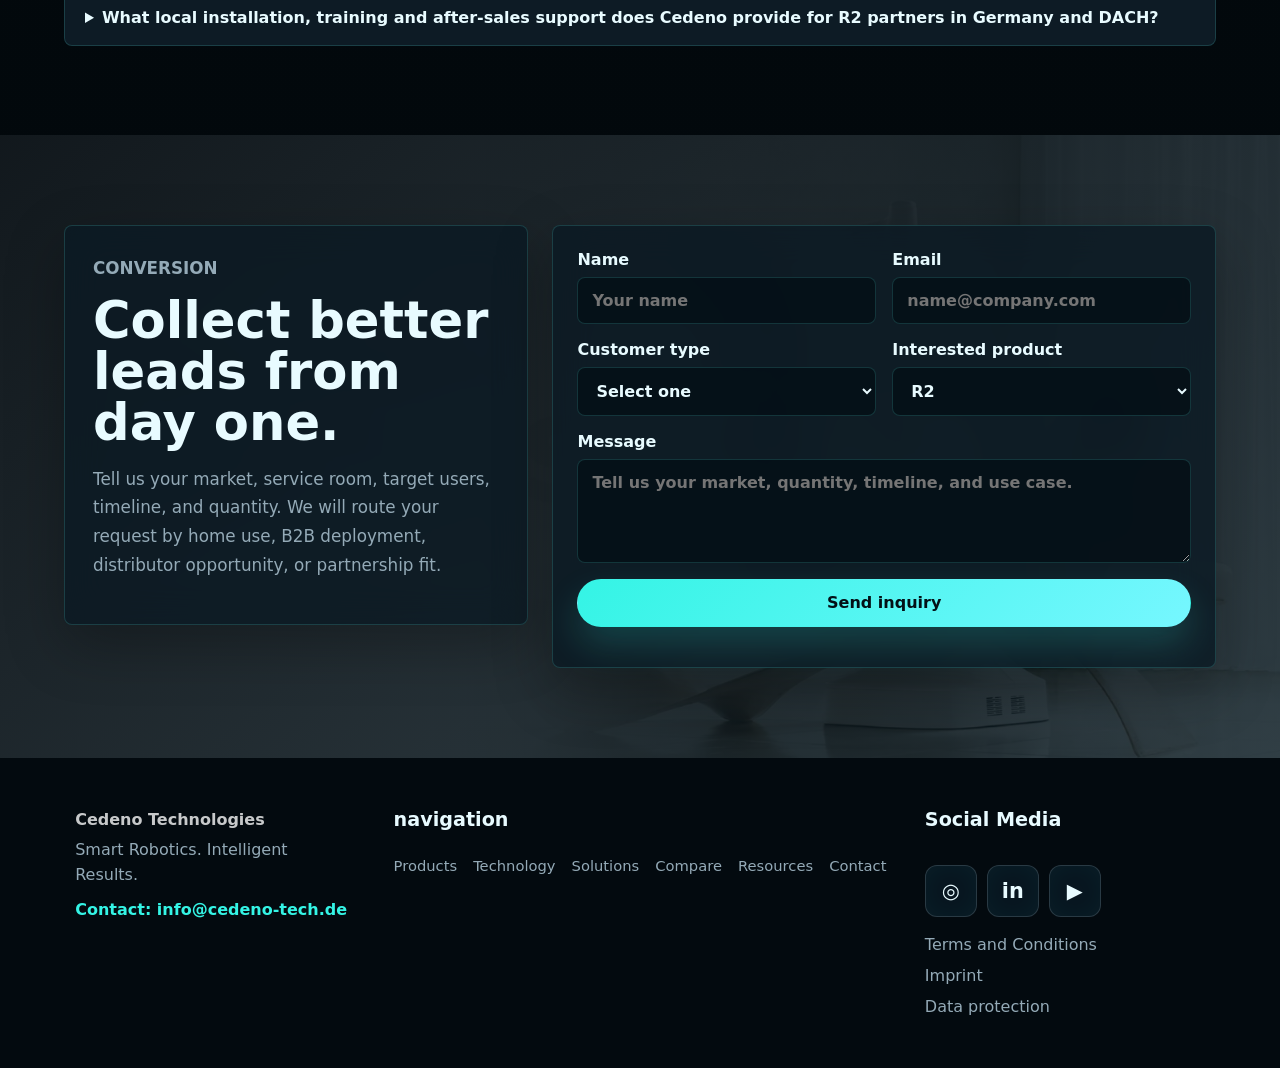
==== commit fd1df611: "Add files via upload" ====
--- a/index.html
+++ b/index.html
@@ -10,7 +10,7 @@
     />
     <meta
       name="keywords"
-      content="Cedeno, Cedeno Technologies, Cedeno R2, R2 robotic massage Germany, EFBR2, German robotic massage distributor, robotic massage after-sales Germany, robotic massage arm, robot-assisted massage, massage robot, AI massage robot, commercial massage robot, robotic massage system, wellness robot, wellness robotics, robotic body care, automated massage machine, intelligent massage equipment, massage robot for wellness center, massage robot for spa, massage robot for beauty salon, massage robot for relaxation massage, Entspannungsmassage Roboter, massage robot for hotel spa, massage robot for resort, massage robot for senior living community, massage robot for community service center, massage robot for recovery studio, massage robot for fitness center, sports recovery massage robot, home robotic massage, office worker shoulder relaxation, back relaxation robot, leg recovery robot, acupoint massage robot, shockwave massage robot, radio frequency massage robot, RF wellness robot, robotic cupping therapy, moxibustion robot, facial care robot, massage robot distributor, robotic massage ROI, robotic massage price, robotic massage installation, robotic massage safety, robotic massage contraindications, robotic massage vs massage chair, robotic massage vs human massage, roboSculptor alternative, RoboRelax alternative, Gharieni Cobotics alternative"
+      content="Cedeno, Cedeno Technologies, Cedeno R2, R2 robotic massage Germany, EFBR2, German robotic massage distributor, robotic massage after-sales Germany, robotic massage arm, robot-assisted massage, massage robot, AI massage robot, commercial massage robot, robotic massage system, wellness robot, wellness robotics, robotic body care, automated massage machine, intelligent massage equipment, massage robot for wellness center, massage robot for spa, massage robot for beauty salon, massage robot for relaxation massage, Entspannungsmassage Roboter, massage robot for hotel spa, massage robot for resort, massage robot for senior living community, massage robot for community service center, massage robot for recovery studio, massage robot for fitness center, sports recovery massage robot, home robotic massage, office worker shoulder relaxation, back relaxation robot, leg recovery robot, acupoint massage robot, shockwave massage robot, radio frequency massage robot, RF wellness robot, robotic cupping therapy, moxibustion robot, facial care robot, massage robot distributor, robotic massage ROI, robotic massage price, robotic massage installation, robotic massage safety, robotic massage contraindications, robotic massage vs massage chair, robotic massage vs human massage, r*S*tor alternative, R*b*R*l*x alternative, Ghaien Cobot*cs alternative"
     />
     <meta name="robots" content="index,follow" />
     <link rel="canonical" href="https://www.cedeno-technologies.com/" />
@@ -75,58 +75,42 @@
         "mainEntity": [
           {
             "@type": "Question",
-            "name": "What is the Cedeno R2 robotic massage arm?",
+            "name": "What business value does the AI massage robot bring to my location?",
             "acceptedAnswer": {
               "@type": "Answer",
-              "text": "Cedeno R2 is a commercial robotic massage system represented by Cedeno Technologies in Germany for standardized wellness service delivery with multiple interchangeable end effectors and robot-assisted operation."
+              "text": "It democratizes premium wellness, turning expert massage into affordable daily luxury for all. Eliminating steep prices, long booking waits and inconsistent human massage quality, it delivers accurate, on-demand robotic therapy. For your venue, this tech unlocks high-margin, repeatable wellness services accessible round-the-clock, turning your space into a hassle-free wellbeing hub."
             }
           },
           {
             "@type": "Question",
-            "name": "What functions does Cedeno R2 include?",
+            "name": "How is Cedeno R2 different from professional human therapists?",
             "acceptedAnswer": {
               "@type": "Answer",
-              "text": "Cedeno R2 is positioned as a six-function commercial solution with acupoint massage, shockwave, radio frequency, cupping therapy, moxibustion, and facial care."
+              "text": "Our R2 commercial robotic arm replicates master massage techniques via an endlessly expanding AI knowledge graph and AI vision that scans the body in seconds to customize precise treatment. It delivers consistent, steady-pressure massage without skill gaps, supporting rather than replacing therapists. Built for German spas, hotels and salons, this professional-grade machine features six integrated wellness functions, far outperforming ordinary consumer massage chairs."
             }
           },
           {
             "@type": "Question",
-            "name": "Is this a medical treatment device?",
+            "name": "How is physical safety guaranteed during an autonomous AI robotic massage session?",
             "acceptedAnswer": {
               "@type": "Answer",
-              "text": "This site positions the product as a wellness and body-care system. Any medical claims, treatment use, contraindications, and certifications should be confirmed against official regulatory documentation."
+              "text": "Unlike easily fatigued human therapists unable to quantify massage force in newtons, Cedeno's AI massage robot delivers mathematically precise therapy by capturing physical feedback 1,000 times per second to eliminate mechanical deviations, offering unmatched safety and consistent treatment; an easily accessible physical emergency stop button instantly cuts power for urgent safety control."
             }
           },
           {
             "@type": "Question",
-            "name": "Who uses a robotic massage arm in commercial spaces?",
+            "name": "What are the ideal commercial scenarios and business models for this equipment?",
             "acceptedAnswer": {
               "@type": "Answer",
-              "text": "Typical buyers include wellness centers, spas, beauty salons, hotels and resorts, recovery studios, fitness centers, senior living communities, community service centers, and distributors that need repeatable body-care workflows."
+              "text": "Engineered for high-end, high-footfall venues, including luxury spas, sports clubs, fitness centers, hotels, airport lounges and corporate offices. It fits flexible business models: standalone premium self-service amenity, add-on upgrade to existing offerings, or dedicated automated wellness zone. Operating autonomously with minimal single-staff oversight, it drives steady recurring revenue with negligible extra labor costs."
             }
           },
           {
             "@type": "Question",
-            "name": "What should a buyer ask before purchasing R2?",
+            "name": "What local installation, training and after-sales support does Cedeno provide for R2 partners in Germany and DACH?",
             "acceptedAnswer": {
               "@type": "Answer",
-              "text": "Buyers should ask for product specifications, end effector details, room size and installation requirements, safety documentation, contraindication guidance, training process, warranty, maintenance plan, quote terms, and distributor support."
-            }
-          },
-          {
-            "@type": "Question",
-            "name": "How is a robotic massage arm different from a massage chair?",
-            "acceptedAnswer": {
-              "@type": "Answer",
-              "text": "A massage chair is usually a fixed consumer device. A robotic massage arm can be positioned in commercial rooms, paired with trained staff supervision, and configured with modular end effectors for different wellness service menus."
-            }
-          },
-          {
-            "@type": "Question",
-            "name": "Which body-care needs can R2 support?",
-            "acceptedAnswer": {
-              "@type": "Answer",
-              "text": "The product can be presented for wellness relaxation and recovery-support scenarios such as shoulder relaxation, back relaxation, waist and leg recovery, post-training body care, office-worker fatigue relief routines, and senior-friendly supervised wellness sessions."
+              "text": "Cedeno offers on-site space planning, installation finished within one hour, comprehensive staff training requiring no prior massage expertise, and local on-site after-sales support that keeps your daily operations uninterrupted. For channel partners, we provide exclusive territorial terms and dedicated sales support to fuel regional business growth."
             }
           }
         ]
@@ -144,9 +128,9 @@
           {"@type": "ListItem", "position": 4, "name": "Robotic massage system for hotels and resorts"},
           {"@type": "ListItem", "position": 5, "name": "Home robotic massage for office workers, active adults, and family wellness"},
           {"@type": "ListItem", "position": 6, "name": "Commercial massage robot distributor program"},
-          {"@type": "ListItem", "position": 7, "name": "Cedeno R2 vs roboSculptor"},
-          {"@type": "ListItem", "position": 8, "name": "Cedeno R2 vs RoboRelax"},
-          {"@type": "ListItem", "position": 9, "name": "Cedeno R2 vs Gharieni Cobotics"},
+          {"@type": "ListItem", "position": 7, "name": "Cedeno R2 vs r*S*tor"},
+          {"@type": "ListItem", "position": 8, "name": "Cedeno R2 vs R*b*R*l*x"},
+          {"@type": "ListItem", "position": 9, "name": "Cedeno R2 vs Ghaien Cobot*cs"},
           {"@type": "ListItem", "position": 10, "name": "Robotic massage arm vs massage chair"},
           {"@type": "ListItem", "position": 11, "name": "Robotic massage vs human massage"},
           {"@type": "ListItem", "position": 12, "name": "Robotic massage safety and contraindications"},
@@ -184,7 +168,7 @@
         "hasDefinedTerm": [
           {"@type": "DefinedTerm", "name": "robotic massage arm", "description": "A programmable robot-assisted body-care system using sensors, end effectors, and software workflows."},
           {"@type": "DefinedTerm", "name": "Cedeno R2 Germany", "description": "Cedeno Technologies represents R2 robotic massage solutions in Germany with local consulting, training, deployment support, and after-sales service."},
-          {"@type": "DefinedTerm", "name": "R2 six-function robotic massage system", "description": "R2  combines acupoint massage, shockwave, radio frequency, cupping therapy, moxibustion, and facial care."},
+          {"@type": "DefinedTerm", "name": "R2 six-function robotic massage system", "description": "R2 combines acupoint massage, shockwave, radio frequency, cupping therapy, moxibustion, and facial care."},
           {"@type": "DefinedTerm", "name": "commercial massage robot ROI", "description": "A buyer calculation using room count, daily sessions, average order value, staff supervision ratio, maintenance cost, and payback period."},
           {"@type": "DefinedTerm", "name": "robotic massage contraindications", "description": "Safety boundaries, unsuitable user conditions, staff supervision requirements, emergency stop instructions, and regulatory claim limits."}
         ]
@@ -483,18 +467,18 @@
             <div role="columnheader">Cedeno answer</div>
           </div>
           <div class="table-row" role="row">
-            <div>Cedeno R2 vs roboSculptor</div>
-            <div>roboSculptor presents AI-powered robotic body therapy for wellness businesses, with ROI and media proof.</div>
+            <div>Cedeno R2 vs r*S*tor</div>
+            <div>r*S*tor presents AI-powered robotic body therapy for wellness businesses, with ROI and media proof.</div>
             <div>Cedeno gives German buyers visible R2 specifications, six-function service logic, safety layers, commercial scenarios, training, and local after-sales support.</div>
           </div>
           <div class="table-row" role="row">
-            <div>Cedeno R2 vs RoboRelax</div>
-            <div>RoboRelax is a local robot massage salon model with booking, pricing, and a Munich-focused store experience.</div>
+            <div>Cedeno R2 vs R*b*R*l*x</div>
+            <div>R*b*R*l*x is a local robot massage salon model with booking, pricing, and a Munich-focused store experience.</div>
             <div>Cedeno is positioned for operators who want to own, deploy, or distribute R2 robotic massage systems across multiple commercial scenarios in Germany.</div>
           </div>
           <div class="table-row" role="row">
-            <div>Cedeno R2 vs Gharieni/Cobotics</div>
-            <div>Gharieni builds authority through a mature spa equipment ecosystem, catalogs, news, and client portfolio.</div>
+            <div>Cedeno R2 vs Ghaien / Cobot*cs</div>
+            <div>Ghaien / Cobot*cs builds authority through a mature spa equipment ecosystem, catalogs, news, and client portfolio.</div>
             <div>Cedeno can be clearer for robotic massage buyers by connecting R2 specs, end effectors, room layouts, safety boundaries, local service, and quote actions on the same path.</div>
           </div>
           <div class="table-row" role="row">
@@ -627,9 +611,9 @@
             "download robotic massage product brochure"
           ],
           "comparisonQueries": [
-            "Cedeno R2 vs roboSculptor alternative",
-            "Cedeno R2 vs RoboRelax alternative",
-            "Cedeno R2 vs Gharieni Cobotics alternative",
+            "Cedeno R2 vs r*S*tor alternative",
+            "Cedeno R2 vs R*b*R*l*x alternative",
+            "Cedeno R2 vs Ghaien Cobot*cs alternative",
             "robotic massage arm vs massage chair",
             "robotic massage vs human massage",
             "massage robot vs massage chair",
@@ -659,24 +643,24 @@
         </div>
         <div class="faq-list reveal">
           <details open>
-            <summary>What are the main R2 functions?</summary>
-            <p>R2 is presented as a one-unit, six-function system: acupoint massage, shockwave, radio frequency, cupping therapy, moxibustion, and facial care.</p>
+            <summary>What business value does the AI massage robot bring to my location?</summary>
+            <p>It democratizes premium wellness, turning expert massage into affordable daily luxury for all. Eliminating steep prices, long booking waits and inconsistent human massage quality, it delivers accurate, on-demand robotic therapy. For your venue, this tech unlocks high-margin, repeatable wellness services accessible round-the-clock, turning your space into a hassle-free wellbeing hub.</p>
           </details>
           <details>
-            <summary>What service functions does R2 include?</summary>
-            <p>R2 includes acupoint massage, shockwave, radio frequency, cupping therapy, moxibustion, and facial care for multiple wellness activation workflows.</p>
+            <summary>How is Cedeno R2 different from professional human therapists?</summary>
+            <p>Our R2 commercial robotic arm replicates master massage techniques via an endlessly expanding AI knowledge graph and AI vision that scans the body in seconds to customize precise treatment. It delivers consistent, steady-pressure massage without skill gaps, supporting rather than replacing therapists. Built for German spas, hotels and salons, this professional-grade machine features six integrated wellness functions, far outperforming ordinary consumer massage chairs.</p>
           </details>
           <details>
-            <summary>Which commercial scenarios fit the product?</summary>
-            <p>Primary scenarios include wellness centers, recovery studios, hotels and resorts, eldercare facilities, home wellness, and distributors.</p>
+            <summary>How is physical safety guaranteed during an autonomous AI robotic massage session?</summary>
+            <p>Unlike easily fatigued human therapists unable to quantify massage force in newtons, Cedeno's AI massage robot delivers mathematically precise therapy by capturing physical feedback 1,000 times per second to eliminate mechanical deviations, offering unmatched safety and consistent treatment; an easily accessible physical emergency stop button instantly cuts power for urgent safety control.</p>
           </details>
           <details>
-            <summary>How should the site handle medical claims?</summary>
-            <p>Cedeno R2 should be described for wellness, relaxation, body-care, and recovery-support use cases. Treatment claims require regulatory and clinical evidence before publication.</p>
+            <summary>What are the ideal commercial scenarios and business models for this equipment?</summary>
+            <p>Engineered for high-end, high-footfall venues, including luxury spas, sports clubs, fitness centers, hotels, airport lounges and corporate offices. It fits flexible business models: standalone premium self-service amenity, add-on upgrade to existing offerings, or dedicated automated wellness zone. Operating autonomously with minimal single-staff oversight, it drives steady recurring revenue with negligible extra labor costs.</p>
           </details>
           <details>
-            <summary>What should a buyer request before purchase?</summary>
-            <p>Buyers should request model specs, installation requirements, certification documents, safety notes, training process, warranty, maintenance plan, and quote terms.</p>
+            <summary>What local installation, training and after-sales support does Cedeno provide for R2 partners in Germany and DACH?</summary>
+            <p>Cedeno offers on-site space planning, installation finished within one hour, comprehensive staff training requiring no prior massage expertise, and local on-site after-sales support that keeps your daily operations uninterrupted. For channel partners, we provide exclusive territorial terms and dedicated sales support to fuel regional business growth.</p>
           </details>
         </div>
       </section>
@@ -723,8 +707,12 @@
             Message
             <textarea name="message" rows="4" placeholder="Tell us your market, quantity, timeline, and use case."></textarea>
           </label>
-          <button class="button primary span-2" type="submit">Preview lead capture</button>
-          <p class="form-note span-2" id="form-note" role="status"></p>
+          <label class="form-honeypot" aria-hidden="true">
+            Website
+            <input type="text" name="website" tabindex="-1" autocomplete="off" />
+          </label>
+          <button class="button primary span-2" type="submit">Send inquiry</button>
+          <p class="form-note span-2" id="form-note" role="status" aria-live="polite"></p>
         </form>
       </section>
     </main>
@@ -733,6 +721,7 @@
       <div class="footer-brand">
         <strong>Cedeno Technologies</strong>
         <p>Smart Robotics. Intelligent Results.</p>
+        <a class="footer-contact" href="mailto:info@cedeno-tech.de">Contact: info@cedeno-tech.de</a>
       </div>
       <nav class="footer-links" aria-label="Footer navigation">
         <h2>navigation</h2>
@@ -794,6 +783,7 @@
       </div>
     </section>
 
+    <script src="lead-capture.js"></script>
     <script src="script.js"></script>
   </body>
 </html>
--- a/styles.css
+++ b/styles.css
@@ -1026,10 +1026,31 @@
   font-weight: 700;
 }
 
+.form-note[data-state="error"] {
+  color: #ff9b8f;
+}
+
+.form-honeypot {
+  position: absolute !important;
+  width: 1px;
+  height: 1px;
+  overflow: hidden;
+  clip: rect(0 0 0 0);
+  clip-path: inset(50%);
+  white-space: nowrap;
+}
+
+.lead-form button:disabled {
+  cursor: wait;
+  opacity: 0.72;
+}
+
 .site-footer {
   display: grid;
-  grid-template-columns: 260px minmax(520px, 1fr) 340px;
-  gap: clamp(24px, 3.5vw, 64px);
+  grid-template-columns: minmax(220px, 280px) max-content minmax(220px, 280px);
+  justify-content: center;
+  align-items: start;
+  gap: clamp(28px, 3vw, 56px);
   padding: 52px 5vw;
   color: rgba(255, 255, 255, 0.78);
   background: #030a0f;
@@ -1049,6 +1070,17 @@
   max-width: 320px;
   color: var(--muted);
   line-height: 1.6;
+}
+
+.footer-contact {
+  display: inline-flex;
+  margin-top: 12px;
+  color: var(--aqua);
+  font-weight: 800;
+}
+
+.footer-contact:hover {
+  color: var(--ink);
 }
 
 .footer-links {
@@ -1061,7 +1093,7 @@
 .footer-nav-list {
   display: flex;
   flex-wrap: nowrap;
-  gap: 12px;
+  gap: 16px;
   max-width: none;
 }
 
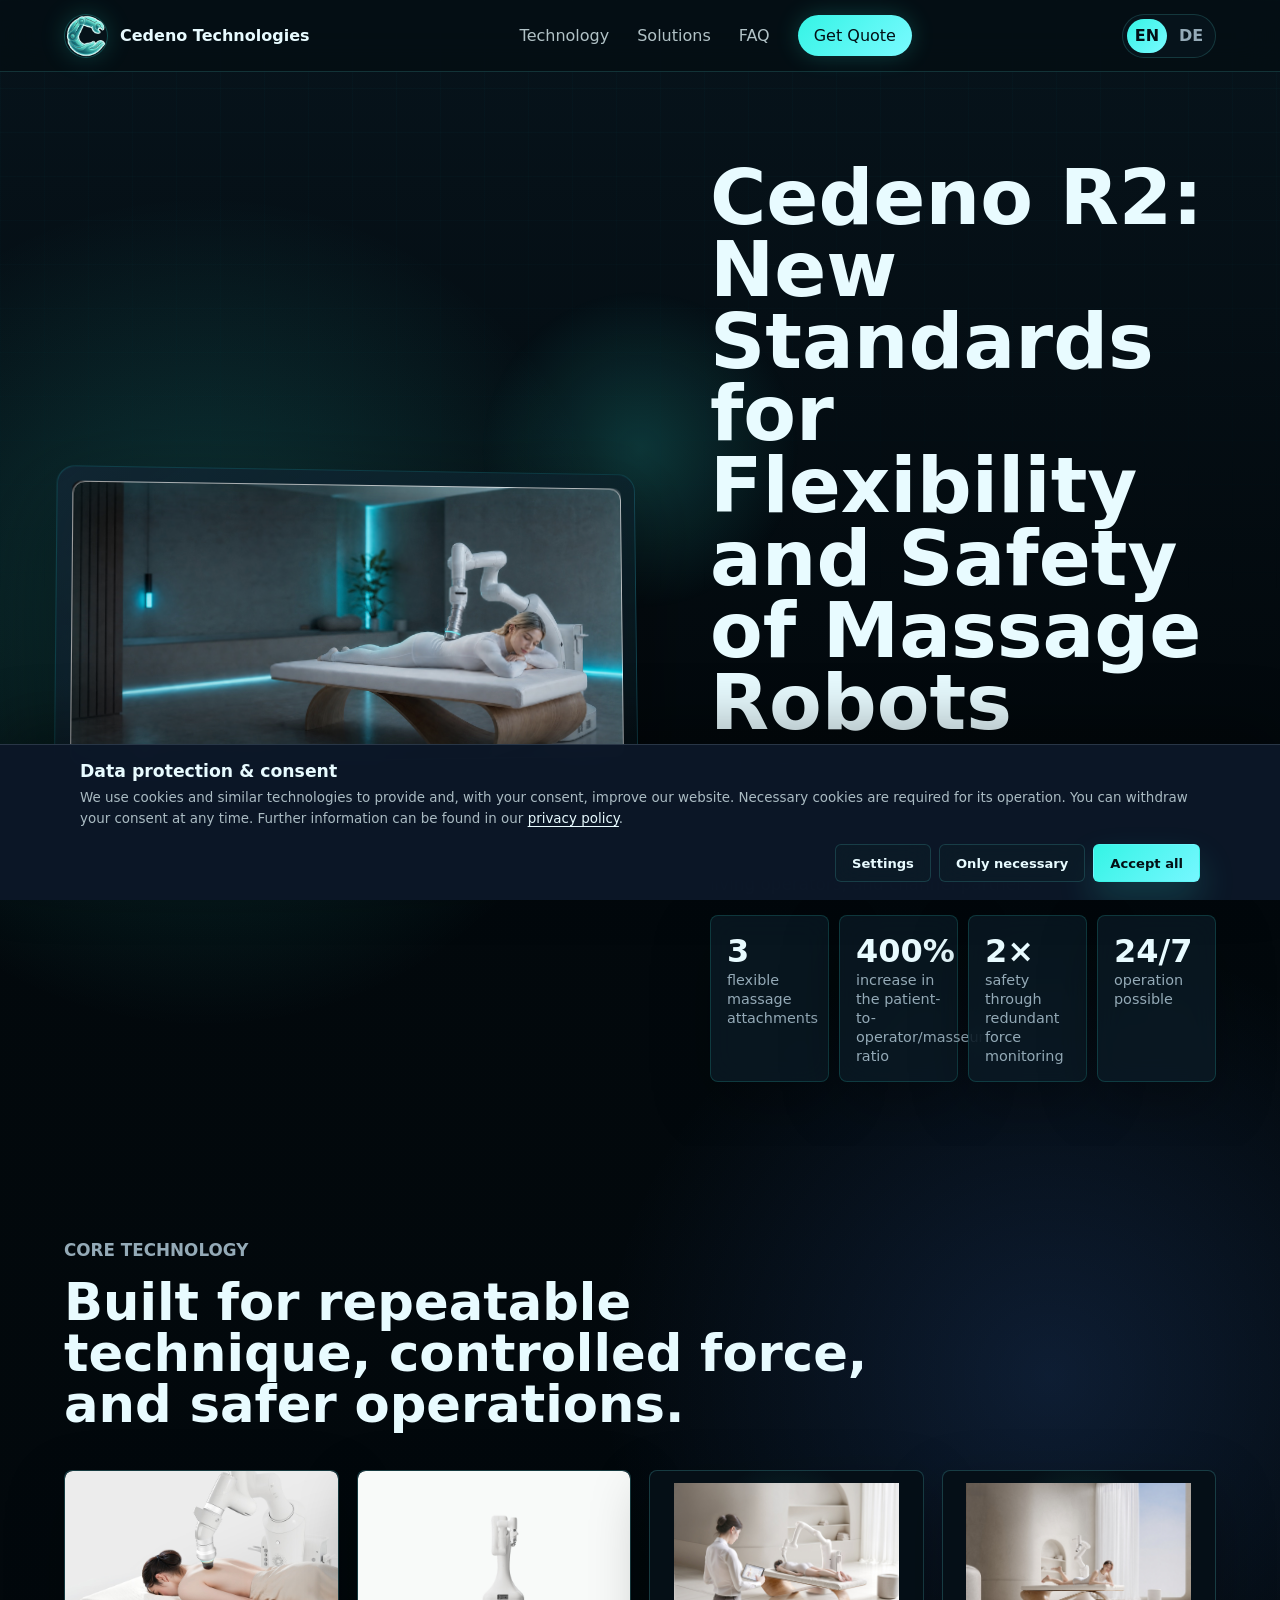
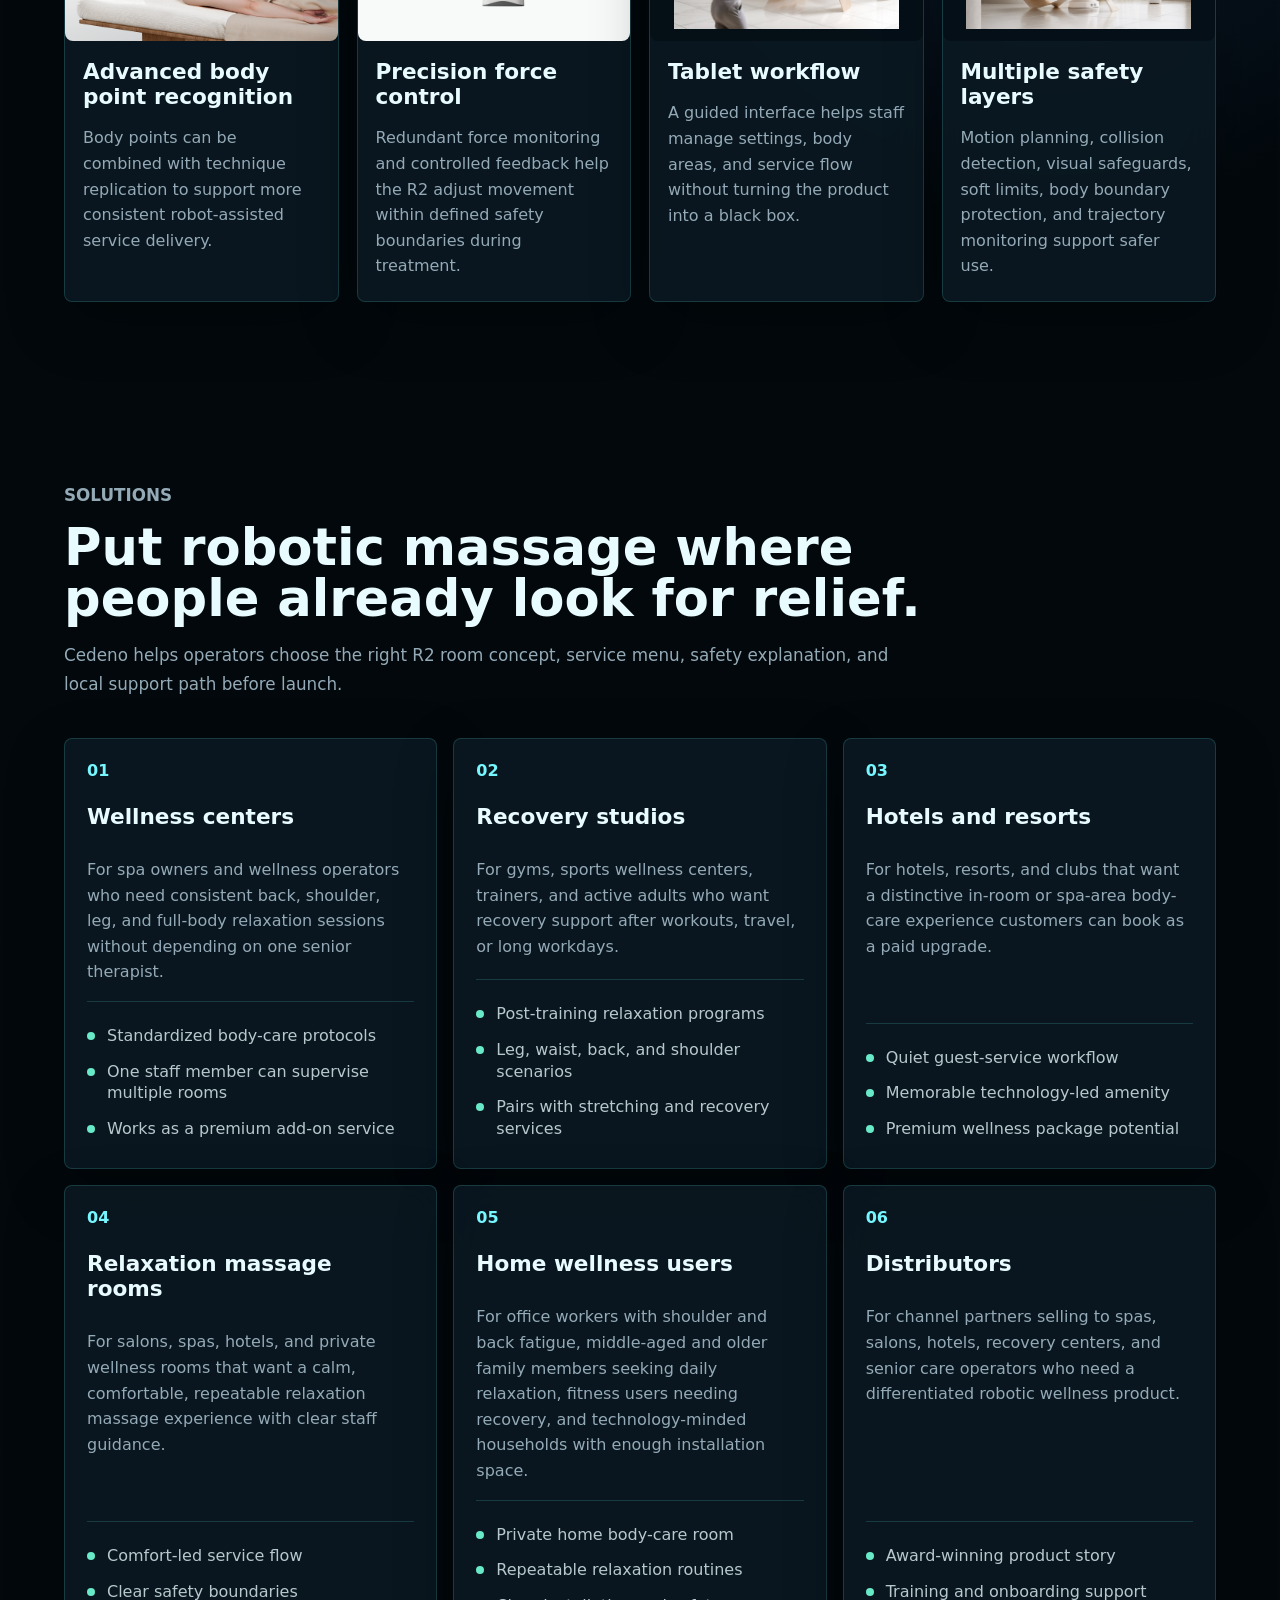
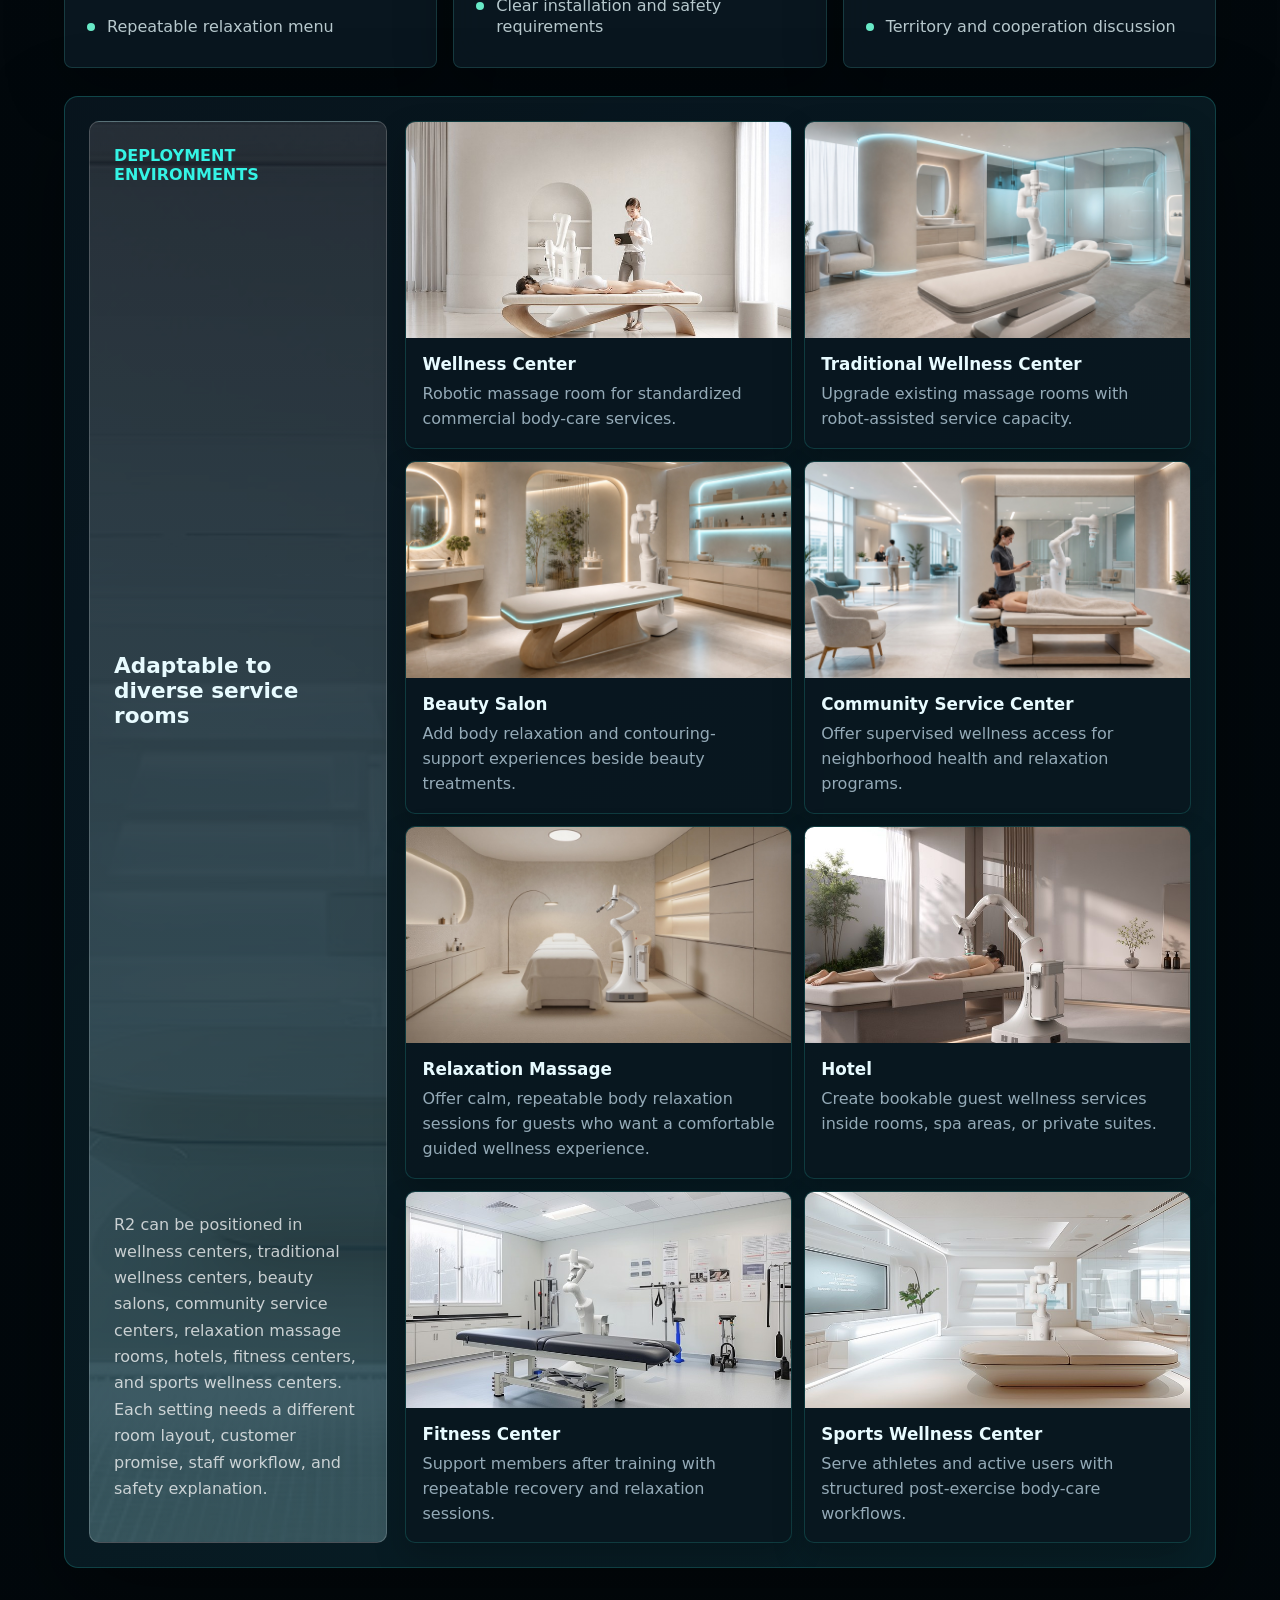
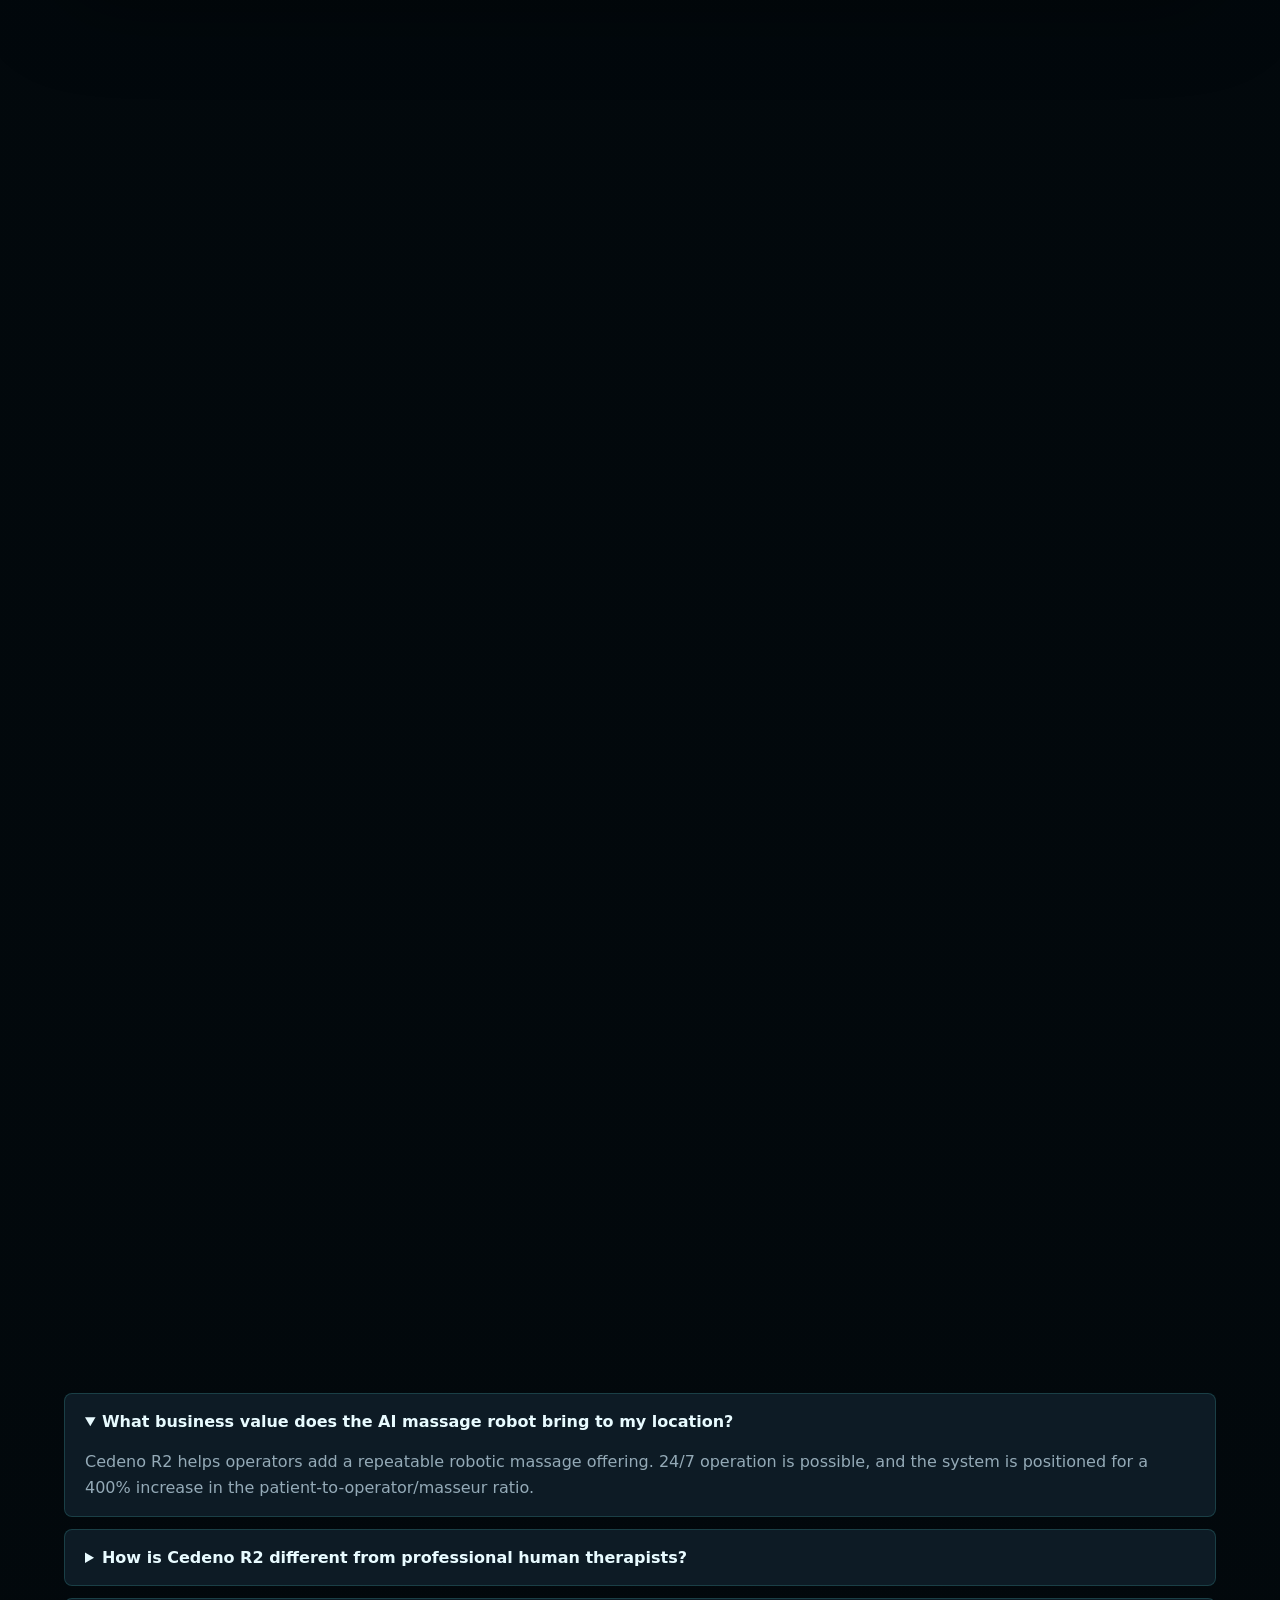
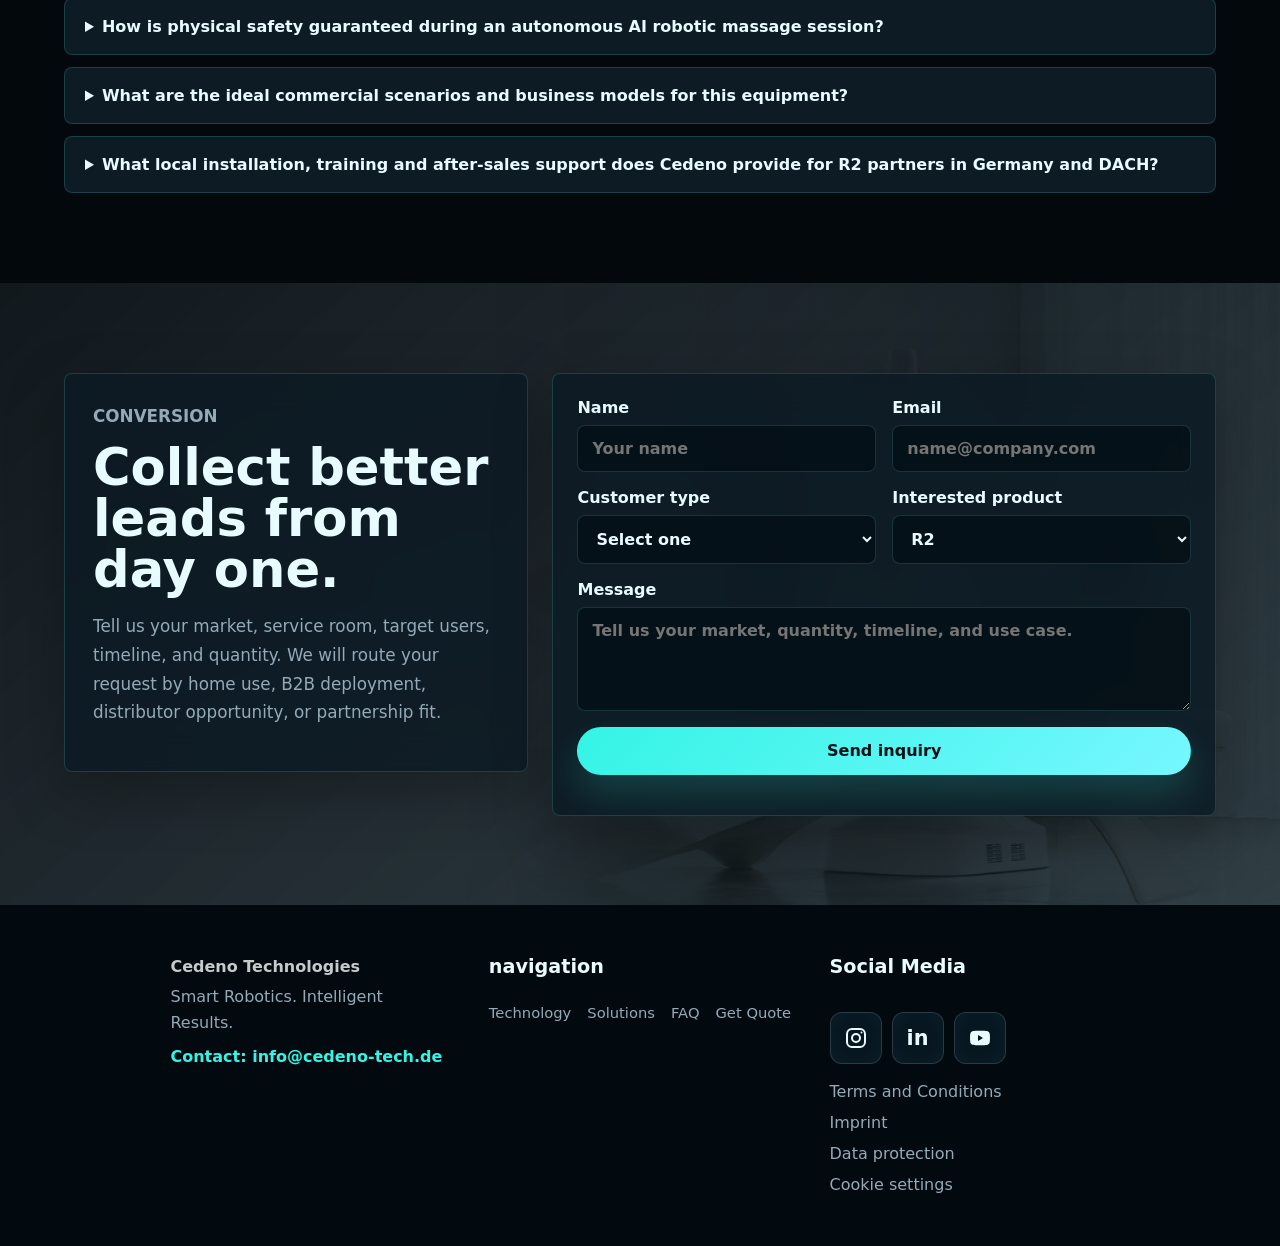
==== commit ae4b09c4: "Add files via upload" ====
--- a/index.html
+++ b/index.html
@@ -3,67 +3,50 @@
   <head>
     <meta charset="utf-8" />
     <meta name="viewport" content="width=device-width, initial-scale=1" />
-    <title>Cedeno R2 Robotic Massage Arm Germany | Wellness Robotics</title>
+    <title>Cedeno R2 | Robotic Massage for Germany and DACH</title>
     <meta
       name="description"
-      content="Cedeno Technologies represents the R2 robotic massage arm in Germany with local consulting, deployment support, training, and after-sales service for wellness operators."
+      content="Cedeno Technologies supports Cedeno R2 planning, training, maintenance coordination, and after-sales service for commercial wellness operators in Germany and DACH."
     />
     <meta
       name="keywords"
-      content="Cedeno, Cedeno Technologies, Cedeno R2, R2 robotic massage Germany, EFBR2, German robotic massage distributor, robotic massage after-sales Germany, robotic massage arm, robot-assisted massage, massage robot, AI massage robot, commercial massage robot, robotic massage system, wellness robot, wellness robotics, robotic body care, automated massage machine, intelligent massage equipment, massage robot for wellness center, massage robot for spa, massage robot for beauty salon, massage robot for relaxation massage, Entspannungsmassage Roboter, massage robot for hotel spa, massage robot for resort, massage robot for senior living community, massage robot for community service center, massage robot for recovery studio, massage robot for fitness center, sports recovery massage robot, home robotic massage, office worker shoulder relaxation, back relaxation robot, leg recovery robot, acupoint massage robot, shockwave massage robot, radio frequency massage robot, RF wellness robot, robotic cupping therapy, moxibustion robot, facial care robot, massage robot distributor, robotic massage ROI, robotic massage price, robotic massage installation, robotic massage safety, robotic massage contraindications, robotic massage vs massage chair, robotic massage vs human massage, r*S*tor alternative, R*b*R*l*x alternative, Ghaien Cobot*cs alternative"
+      content="Cedeno Technologies, Cedeno R2, robotic massage Germany, commercial robotic massage, wellness robotics, robot-assisted massage, robotic massage planning, robotic massage training, maintenance coordination, after-sales service Germany, after-sales service DACH"
     />
     <meta name="robots" content="index,follow" />
-    <link rel="canonical" href="https://www.cedeno-technologies.com/" />
-    <meta property="og:title" content="Cedeno R2 Robotic Massage Arm Germany" />
+    <link rel="canonical" href="https://cedeno-tech.de/" />
+    <meta property="og:title" content="Cedeno R2 | Robotic Massage for Germany and DACH" />
     <meta
       property="og:description"
-      content="Cedeno Technologies is the German partner for R2 robotic massage deployment, training, and after-sales support."
+      content="Cedeno Technologies supports Cedeno R2 planning, training, maintenance coordination, and after-sales service for commercial wellness operators."
     />
     <meta property="og:type" content="website" />
-    <meta property="og:image" content="assets/cedeno-logo-full.png" />
-    <link rel="stylesheet" href="styles.css" />
+    <meta property="og:image" content="https://cedeno-tech.de/assets/cedeno-logo-full.png" />
+    <link rel="stylesheet" href="styles.css?v=20260720-5" />
     <script type="application/ld+json">
       {
         "@context": "https://schema.org",
         "@type": "Product",
-        "name": "Cedeno R2 Robotic Massage Arm",
+        "name": "Cedeno R2",
         "brand": {
           "@type": "Brand",
           "name": "Cedeno Technologies"
         },
         "category": "Robotic massage arm",
-        "description": "Commercial robotic massage system for standardized wellness, body care, and recovery service workflows.",
-        "model": "EFBR2",
+        "description": "Commercial robotic massage system for wellness, relaxation, and recovery workflows in Germany and DACH.",
         "seller": {
-          "@type": "Organization",
-          "name": "Cedeno Technologies",
-          "areaServed": "Germany",
-          "description": "Exclusive German distributor and service partner for R2 robotic massage solutions.",
-          "sameAs": [
-            "https://www.linkedin.com/company/cedeno-technologies/",
-            "https://www.instagram.com/cedeno_technologies/",
-            "https://www.youtube.com/@CedenoTech"
-          ]
+          "@id": "https://cedeno-tech.de/#organization"
         },
         "additionalProperty": [
-          {"@type": "PropertyValue", "name": "Dimensions", "value": "600 x 600 x 1600 mm"},
-          {"@type": "PropertyValue", "name": "Weight", "value": "140 kg"},
-          {"@type": "PropertyValue", "name": "Rated Voltage", "value": "220 V"},
-          {"@type": "PropertyValue", "name": "Rated Power", "value": "240 W"},
-          {"@type": "PropertyValue", "name": "Force Sensor", "value": "Single-axis, 200 N range, 0.06 N accuracy"},
-          {"@type": "PropertyValue", "name": "R2 Functions", "value": "Acupoint massage, shockwave, radio frequency, cupping therapy, moxibustion, facial care"},
-          {"@type": "PropertyValue", "name": "Operating System", "value": "Ubuntu 20.04"},
-          {"@type": "PropertyValue", "name": "Control Platform", "value": "Intel i7 1260P, 32G memory, 250G storage"},
-          {"@type": "PropertyValue", "name": "Commercial Scenarios", "value": "Wellness center, beauty salon, community service center, relaxation massage room, senior living community, hotel, fitness center, sports wellness center, recovery studio"},
-          {"@type": "PropertyValue", "name": "Buyer Actions", "value": "Request quote, book demo, download brochure, ask for safety notes, confirm installation requirements, discuss distributor terms"}
+          {"@type": "PropertyValue", "name": "Massage attachments", "value": "3 flexible massage attachments"},
+          {"@type": "PropertyValue", "name": "Operator capacity", "value": "400% increase in the patient-to-operator/masseur ratio"},
+          {"@type": "PropertyValue", "name": "Safety", "value": "Double safety through redundant force monitoring"},
+          {"@type": "PropertyValue", "name": "Availability", "value": "24/7 operation possible"}
         ],
         "audience": [
           {"@type": "Audience", "audienceType": "Wellness centers"},
           {"@type": "Audience", "audienceType": "Recovery studios"},
           {"@type": "Audience", "audienceType": "Hotels and resorts"},
-          {"@type": "Audience", "audienceType": "Eldercare facilities"},
-          {"@type": "Audience", "audienceType": "Beauty salons"},
-          {"@type": "Audience", "audienceType": "Home wellness users"},
+          {"@type": "Audience", "audienceType": "Relaxation massage rooms"},
           {"@type": "Audience", "audienceType": "Distributors"}
         ]
       }
@@ -78,7 +61,7 @@
             "name": "What business value does the AI massage robot bring to my location?",
             "acceptedAnswer": {
               "@type": "Answer",
-              "text": "It democratizes premium wellness, turning expert massage into affordable daily luxury for all. Eliminating steep prices, long booking waits and inconsistent human massage quality, it delivers accurate, on-demand robotic therapy. For your venue, this tech unlocks high-margin, repeatable wellness services accessible round-the-clock, turning your space into a hassle-free wellbeing hub."
+              "text": "Cedeno R2 helps operators add a repeatable robotic massage offering. 24/7 operation is possible, and the system is positioned for a 400% increase in the patient-to-operator/masseur ratio."
             }
           },
           {
@@ -86,7 +69,7 @@
             "name": "How is Cedeno R2 different from professional human therapists?",
             "acceptedAnswer": {
               "@type": "Answer",
-              "text": "Our R2 commercial robotic arm replicates master massage techniques via an endlessly expanding AI knowledge graph and AI vision that scans the body in seconds to customize precise treatment. It delivers consistent, steady-pressure massage without skill gaps, supporting rather than replacing therapists. Built for German spas, hotels and salons, this professional-grade machine features six integrated wellness functions, far outperforming ordinary consumer massage chairs."
+              "text": "Cedeno R2 is designed to support commercial wellness workflows, not replace professional judgment. Its 3 flexible massage attachments and repeatable setup help operators offer guided massage services alongside staff."
             }
           },
           {
@@ -94,7 +77,7 @@
             "name": "How is physical safety guaranteed during an autonomous AI robotic massage session?",
             "acceptedAnswer": {
               "@type": "Answer",
-              "text": "Unlike easily fatigued human therapists unable to quantify massage force in newtons, Cedeno's AI massage robot delivers mathematically precise therapy by capturing physical feedback 1,000 times per second to eliminate mechanical deviations, offering unmatched safety and consistent treatment; an easily accessible physical emergency stop button instantly cuts power for urgent safety control."
+              "text": "Cedeno R2 provides double safety through redundant force monitoring. Cedeno supports planning, training, and safety guidance for each operating site."
             }
           },
           {
@@ -102,7 +85,7 @@
             "name": "What are the ideal commercial scenarios and business models for this equipment?",
             "acceptedAnswer": {
               "@type": "Answer",
-              "text": "Engineered for high-end, high-footfall venues, including luxury spas, sports clubs, fitness centers, hotels, airport lounges and corporate offices. It fits flexible business models: standalone premium self-service amenity, add-on upgrade to existing offerings, or dedicated automated wellness zone. Operating autonomously with minimal single-staff oversight, it drives steady recurring revenue with negligible extra labor costs."
+              "text": "Cedeno R2 supports commercial wellness centers, recovery studios, hotels and resorts, relaxation massage rooms, and channel partners. Cedeno helps each operator plan the R2 room and service workflow."
             }
           },
           {
@@ -110,7 +93,7 @@
             "name": "What local installation, training and after-sales support does Cedeno provide for R2 partners in Germany and DACH?",
             "acceptedAnswer": {
               "@type": "Answer",
-              "text": "Cedeno offers on-site space planning, installation finished within one hour, comprehensive staff training requiring no prior massage expertise, and local on-site after-sales support that keeps your daily operations uninterrupted. For channel partners, we provide exclusive territorial terms and dedicated sales support to fuel regional business growth."
+              "text": "Cedeno supports R2 partners in Germany and DACH with planning, training, maintenance coordination, and after-sales support. Contact Cedeno to discuss a local R2 deployment."
             }
           }
         ]
@@ -120,22 +103,13 @@
       {
         "@context": "https://schema.org",
         "@type": "ItemList",
-        "name": "Cedeno R2 robotic massage use cases and comparisons",
+        "name": "Cedeno R2 supported commercial scenarios",
         "itemListElement": [
           {"@type": "ListItem", "position": 1, "name": "Robotic massage arm for wellness centers"},
-          {"@type": "ListItem", "position": 2, "name": "Robotic massage arm for beauty salons"},
-          {"@type": "ListItem", "position": 3, "name": "Massage robot for senior living communities"},
-          {"@type": "ListItem", "position": 4, "name": "Robotic massage system for hotels and resorts"},
-          {"@type": "ListItem", "position": 5, "name": "Home robotic massage for office workers, active adults, and family wellness"},
-          {"@type": "ListItem", "position": 6, "name": "Commercial massage robot distributor program"},
-          {"@type": "ListItem", "position": 7, "name": "Cedeno R2 vs r*S*tor"},
-          {"@type": "ListItem", "position": 8, "name": "Cedeno R2 vs R*b*R*l*x"},
-          {"@type": "ListItem", "position": 9, "name": "Cedeno R2 vs Ghaien Cobot*cs"},
-          {"@type": "ListItem", "position": 10, "name": "Robotic massage arm vs massage chair"},
-          {"@type": "ListItem", "position": 11, "name": "Robotic massage vs human massage"},
-          {"@type": "ListItem", "position": 12, "name": "Robotic massage safety and contraindications"},
-          {"@type": "ListItem", "position": 13, "name": "Robotic massage ROI and room operations"},
-          {"@type": "ListItem", "position": 14, "name": "Robotic massage distributor program"}
+          {"@type": "ListItem", "position": 2, "name": "Robotic massage for recovery studios"},
+          {"@type": "ListItem", "position": 3, "name": "Robotic massage for hotels and resorts"},
+          {"@type": "ListItem", "position": 4, "name": "Robotic massage for relaxation massage rooms"},
+          {"@type": "ListItem", "position": 5, "name": "Cedeno R2 channel partner support"}
         ]
       }
     </script>
@@ -143,21 +117,19 @@
       {
         "@context": "https://schema.org",
         "@type": "WebSite",
-        "name": "Cedeno Technologies R2 Robotic Massage Arm Germany",
-        "url": "https://www.cedeno-technologies.com/",
+        "name": "Cedeno Technologies",
+        "url": "https://cedeno-tech.de/",
         "inLanguage": "en",
         "about": [
           "robotic massage arm",
           "commercial massage robot",
           "robot-assisted wellness",
-          "robotic cupping therapy",
-          "radio frequency wellness robot",
-          "shockwave massage robot",
-          "massage robot distributor program",
-          "German robotic massage distributor",
-          "robotic massage after-sales Germany"
+          "German robotic massage planning",
+          "robotic massage training",
+          "robotic massage maintenance coordination",
+          "robotic massage after-sales support"
         ],
-        "audience": "Wellness operators, spa owners, hotel wellness teams, senior living operators, recovery studios, distributors, and home wellness users"
+        "audience": "Wellness operators, spa owners, hotel wellness teams, recovery studios, and channel partners"
       }
     </script>
     <script type="application/ld+json">
@@ -166,11 +138,27 @@
         "@type": "DefinedTermSet",
         "name": "Cedeno R2 robotic massage keyword map",
         "hasDefinedTerm": [
-          {"@type": "DefinedTerm", "name": "robotic massage arm", "description": "A programmable robot-assisted body-care system using sensors, end effectors, and software workflows."},
+          {"@type": "DefinedTerm", "name": "robotic massage arm", "description": "A robot-assisted system for commercial wellness, relaxation, and recovery workflows."},
           {"@type": "DefinedTerm", "name": "Cedeno R2 Germany", "description": "Cedeno Technologies represents R2 robotic massage solutions in Germany with local consulting, training, deployment support, and after-sales service."},
-          {"@type": "DefinedTerm", "name": "R2 six-function robotic massage system", "description": "R2 combines acupoint massage, shockwave, radio frequency, cupping therapy, moxibustion, and facial care."},
-          {"@type": "DefinedTerm", "name": "commercial massage robot ROI", "description": "A buyer calculation using room count, daily sessions, average order value, staff supervision ratio, maintenance cost, and payback period."},
-          {"@type": "DefinedTerm", "name": "robotic massage contraindications", "description": "Safety boundaries, unsuitable user conditions, staff supervision requirements, emergency stop instructions, and regulatory claim limits."}
+          {"@type": "DefinedTerm", "name": "R2 massage attachments", "description": "Cedeno R2 has 3 flexible massage attachments."},
+          {"@type": "DefinedTerm", "name": "Cedeno R2 safety", "description": "Cedeno R2 provides double safety through redundant force monitoring."}
+        ]
+      }
+    </script>
+    <script type="application/ld+json">
+      {
+        "@context": "https://schema.org",
+        "@type": "Organization",
+        "@id": "https://cedeno-tech.de/#organization",
+        "name": "Cedeno Technologies",
+        "url": "https://cedeno-tech.de/",
+        "email": "info@cedeno-tech.de",
+        "areaServed": ["Germany", "DACH"],
+        "description": "Cedeno Technologies provides R2 planning, training, maintenance coordination, and after-sales support for commercial wellness operators.",
+        "sameAs": [
+          "https://www.linkedin.com/company/cedeno-technologies/",
+          "https://www.instagram.com/cedeno_technologies/",
+          "https://www.youtube.com/@CedenoTech"
         ]
       }
     </script>
@@ -186,11 +174,9 @@
       </a>
       <button class="nav-toggle" type="button" aria-label="Open navigation">Menu</button>
       <nav class="site-nav" aria-label="Primary navigation">
-        <a href="#products">Products</a>
         <a href="#technology">Technology</a>
         <a href="#solutions">Solutions</a>
-        <a href="#compare">Compare</a>
-        <a href="#resources">Resources</a>
+        <a href="#faq">FAQ</a>
         <a href="#quote" class="nav-cta">Get Quote</a>
       </nav>
       <div class="language-switch" aria-label="Language switcher">
@@ -203,89 +189,23 @@
       <section class="hero">
         <div class="hero-media">
           <div class="hero-device-frame">
-            <img src="assets/hero-aurora-eye.jpg" alt="Cedeno R2 Aurora Eye robotic massage key visual" />
-            <div class="hero-scan-line" aria-hidden="true"></div>
-            <div class="hero-chip chip-force">200 N force range</div>
-            <div class="hero-chip chip-modules">6 integrated functions</div>
-            <div class="hero-chip chip-room">Commercial room ready</div>
-          </div>
-          <div class="hero-orbit orbit-one"></div>
-          <div class="hero-orbit orbit-two"></div>
+            <img src="assets/hero-r2-european-massage-v2.jpg" alt="Cedeno R2 robotic massage arm giving a back massage to a European wellness customer" />
+          </div>
         </div>
         <div class="hero-copy">
-          <p class="eyebrow">Cedeno Technologies · Germany</p>
-          <h1>R2 Robotic Massage Arm for German Wellness Operators</h1>
+          <h1>Cedeno R2: New Standards for Flexibility and Safety of Massage Robots</h1>
           <p class="hero-lede">
             Cedeno Technologies is the exclusive German distributor for R2 robotic
             massage solutions, with local consulting, deployment support, training,
             and after-sales service for wellness centers, hotels, salons, recovery
             studios, senior living operators, and channel partners.
           </p>
-          <div class="hero-actions">
-            <a href="#quote" class="button primary">Book a demo</a>
-            <a href="#quote" class="button secondary">Request R2 product sheet</a>
-          </div>
-          <div class="metric-row" aria-label="Product highlights">
-            <div><strong data-count="6">0</strong><span>R2 functions</span></div>
-            <div><strong data-count="4">0</strong><span>rooms per supervisor</span></div>
-            <div><strong data-count="200">0</strong><span>N force range</span></div>
-            <div><strong data-count="30">0</strong><span>% space saving</span></div>
-          </div>
-        </div>
-      </section>
-
-      <section class="answer-band reveal">
-        <div>
-          <p class="eyebrow">Product answer</p>
-          <h2>What is the Cedeno R2 solution?</h2>
-        </div>
-        <p>
-          R2 is a robotic massage arm for standardized wellness and body-care
-          services. Cedeno brings it to German operators with local planning,
-          installation coordination, staff training, after-sales service, and clear
-          safety boundaries.
-        </p>
-      </section>
-
-      <section id="products" class="section product-section">
-        <div class="section-heading reveal">
-          <p class="eyebrow">Products</p>
-          <h2>One R2 platform for commercial wellness rooms.</h2>
-          <p>
-            Review the functions, room workflow, safety boundaries, and commercial
-            fit before choosing a deployment plan.
-          </p>
-        </div>
-        <div class="product-grid reveal">
-          <article class="product-card product-panel active" id="panel-r2">
-            <img src="assets/r2-treatment-detail.jpg" alt="Cedeno R2 robotic massage treatment detail" />
-            <div>
-              <p class="eyebrow">EFBR2</p>
-              <h3>R2: One unit, six functions</h3>
-              <p>
-                Designed for commercial treatment rooms and human-robot collaboration.
-                R2 combines acupoint massage, shockwave, radio frequency, cupping,
-                moxibustion, and facial care into one robot-assisted platform.
-              </p>
-              <ul class="check-list">
-                <li>600 x 600 x 1600 mm, 140 kg robot body</li>
-                <li>220 V rated voltage, 240 W rated power</li>
-                <li>WiFi, Bluetooth 5.0, Intel i7 1260P control platform</li>
-                <li>Single-axis force sensor, 200 N range, 0.06 N accuracy</li>
-              </ul>
-            </div>
-          </article>
-          <aside class="spec-card">
-            <h3>Core robot body specifications</h3>
-            <dl>
-              <div><dt>Dimensions</dt><dd>600 x 600 x 1600 mm</dd></div>
-              <div><dt>Weight</dt><dd>140 kg</dd></div>
-              <div><dt>Material</dt><dd>Metal, ABS</dd></div>
-              <div><dt>Color</dt><dd>White / Gray</dd></div>
-              <div><dt>Voltage / Power</dt><dd>220 V / 240 W</dd></div>
-              <div><dt>System</dt><dd>Ubuntu 20.04</dd></div>
-            </dl>
-          </aside>
+          <div class="metric-row" aria-label="R2 product highlights">
+            <div><strong>3</strong><span>flexible massage attachments</span></div>
+            <div><strong>400%</strong><span>increase in the patient-to-operator/masseur ratio</span></div>
+            <div><strong>2×</strong><span>safety through redundant force monitoring</span></div>
+            <div><strong>24/7</strong><span>operation possible</span></div>
+          </div>
         </div>
       </section>
 
@@ -307,8 +227,8 @@
             <img src="assets/r2-body-front.jpg" alt="Cedeno R2 robot body front view" />
             <h3>Precision force control</h3>
             <p>
-              The R2 robot body includes a single-axis force sensor with 200 N range
-              and 0.06 N accuracy for controlled motion feedback.
+              Redundant force monitoring and controlled feedback help the R2 adjust
+              movement within defined safety boundaries during treatment.
             </p>
           </article>
           <article class="tech-card reveal">
@@ -327,30 +247,6 @@
               body boundary protection, and trajectory monitoring support safer use.
             </p>
           </article>
-        </div>
-      </section>
-
-      <section class="section business-section">
-        <div class="business-copy reveal">
-          <p class="eyebrow">Business value</p>
-          <h2>Greater efficiency, lower operating pressure.</h2>
-          <p>
-            The brochure positions R2 as a commercial solution where one therapist
-            can oversee up to four robots at once, helping reduce reliance on highly
-            specialized labor while maintaining standardized service quality.
-          </p>
-          <div class="roi-widget">
-            <label for="rooms">Robot rooms</label>
-            <input id="rooms" type="range" min="1" max="8" value="4" />
-            <div class="roi-output">
-              <span><strong id="rooms-value">4</strong> robot rooms</span>
-              <span><strong id="staff-value">1</strong> staff supervisor</span>
-              <span><strong id="sessions-value">32</strong> possible daily sessions</span>
-            </div>
-          </div>
-        </div>
-        <div class="business-media reveal">
-          <img src="assets/r2-business-efficiency.jpg" alt="Cedeno R2 robot-assisted wellness center operation" />
         </div>
       </section>
 
@@ -450,50 +346,6 @@
         </div>
       </section>
 
-      <section id="compare" class="section compare-section">
-        <div class="section-heading reveal">
-          <p class="eyebrow">Compare options</p>
-          <h2>How Cedeno R2 compares with robotic massage alternatives.</h2>
-          <p>
-            Buyers comparing massage robots usually care about ownership model,
-            use scenario, service capacity, safety, and whether the product can be
-            deployed beyond a single demo room.
-          </p>
-        </div>
-        <div class="compare-table reveal" role="table" aria-label="Robotic massage comparison">
-          <div class="table-row table-head" role="row">
-            <div role="columnheader">Buyer question</div>
-            <div role="columnheader">What to know</div>
-            <div role="columnheader">Cedeno answer</div>
-          </div>
-          <div class="table-row" role="row">
-            <div>Cedeno R2 vs r*S*tor</div>
-            <div>r*S*tor presents AI-powered robotic body therapy for wellness businesses, with ROI and media proof.</div>
-            <div>Cedeno gives German buyers visible R2 specifications, six-function service logic, safety layers, commercial scenarios, training, and local after-sales support.</div>
-          </div>
-          <div class="table-row" role="row">
-            <div>Cedeno R2 vs R*b*R*l*x</div>
-            <div>R*b*R*l*x is a local robot massage salon model with booking, pricing, and a Munich-focused store experience.</div>
-            <div>Cedeno is positioned for operators who want to own, deploy, or distribute R2 robotic massage systems across multiple commercial scenarios in Germany.</div>
-          </div>
-          <div class="table-row" role="row">
-            <div>Cedeno R2 vs Ghaien / Cobot*cs</div>
-            <div>Ghaien / Cobot*cs builds authority through a mature spa equipment ecosystem, catalogs, news, and client portfolio.</div>
-            <div>Cedeno can be clearer for robotic massage buyers by connecting R2 specs, end effectors, room layouts, safety boundaries, local service, and quote actions on the same path.</div>
-          </div>
-          <div class="table-row" role="row">
-            <div>Robotic massage arm vs massage chair</div>
-            <div>A massage chair is a fixed consumer device. It usually has limited room workflow value and cannot easily support staff-led commercial protocols.</div>
-            <div>Cedeno R2 is a robot-assisted platform with six integrated functions, commercial deployment scenarios, staff oversight, and service-room positioning.</div>
-          </div>
-          <div class="table-row" role="row">
-            <div>Robotic massage vs human massage</div>
-            <div>Human massage offers judgment and care, but quality may vary by therapist fatigue, staffing, training, and scheduling.</div>
-            <div>Cedeno does not replace professional judgment; it helps operators standardize selected body-care routines with repeatable robot-assisted motion and safety workflows.</div>
-          </div>
-        </div>
-      </section>
-
       <section class="section trust-section">
         <div class="trust-card reveal">
           <img src="assets/awards.webp" alt="R2 product design awards and recognition" />
@@ -509,40 +361,19 @@
         </div>
         <div class="trust-card reverse service-trust-card reveal">
           <div>
-            <p class="eyebrow">Germany representation</p>
-            <h2>Cedeno is Eachifuture's exclusive German agent.</h2>
-            <p>
-              Cedeno represents Eachifuture R2 in Germany with a dedicated local
-              after-sales service team, so operators can plan purchase, deployment,
-              training, maintenance, and long-term support through one accountable
-              German partner.
+            <p class="eyebrow">Local service in Germany</p>
+            <h2>Cedeno support from planning to after-sales service.</h2>
+            <p>
+              Cedeno is the German contact for R2 purchase planning, installation
+              coordination, team training, maintenance, and ongoing operator support.
             </p>
           </div>
           <div class="service-proof-grid" aria-label="Cedeno German service commitments">
-            <article><span>01</span><strong>Exclusive German agent</strong><p>Official Cedeno contact for R2 sales, demo planning, and partner discussions in Germany.</p></article>
+            <article><span>01</span><strong>R2 planning</strong><p>Cedeno coordinates local R2 purchase planning and commercial deployment conversations in Germany.</p></article>
             <article><span>02</span><strong>After-sales service team</strong><p>Local service coordination for training, troubleshooting, maintenance, and operator support.</p></article>
             <article><span>03</span><strong>Deployment support</strong><p>Room planning, workflow setup, safety explanation, and launch preparation for commercial operators.</p></article>
             <article><span>04</span><strong>Long-term partner path</strong><p>Support for wellness centers, hotels, salons, recovery studios, and distribution partners.</p></article>
           </div>
-        </div>
-      </section>
-
-      <section id="resources" class="section resources-section">
-        <div class="section-heading reveal">
-          <p class="eyebrow">Knowledge center</p>
-          <h2>Useful answers for buyers, operators, and partners.</h2>
-          <p>
-            Each article preview below is written as real buyer education. The goal is
-            to help people decide what model, room setup, and operating path fits them.
-          </p>
-        </div>
-        <div class="resource-grid reveal">
-          <article><h3>What is a robotic massage arm?</h3><p>A robotic massage arm is a programmable body-care system that uses a robot body, end effectors, sensors, and software workflows to deliver repeatable relaxation or wellness sessions under defined safety boundaries.</p><a href="#quote">Ask for the buyer checklist</a></article>
-          <article><h3>R2 functions</h3><p>R2 is a six-function commercial solution for acupoint massage, shockwave, radio frequency, cupping therapy, moxibustion, and facial care. Buyers should evaluate it by service menu, room type, staff workflow, and budget.</p><a href="#products">View R2 product details</a></article>
-          <article><h3>Robotic massage vs massage chair</h3><p>A massage chair is usually a fixed consumer device. A robotic massage arm can support commercial rooms, staff supervision, modular end effectors, and service positioning for wellness centers, hotels, salons, and recovery studios.</p><a href="#compare">View comparison</a></article>
-          <article><h3>Safety and contraindications</h3><p>Operators should publish suitable users, unsuitable users, emergency stop instructions, movement limits, cleaning routines, and medical-claim boundaries before offering robot-assisted massage sessions.</p><a href="#quote">Request safety notes</a></article>
-          <article><h3>Distributor guide</h3><p>Distributors need product differentiation, installation requirements, after-sales policy, training materials, territory terms, and proof assets such as awards, media coverage, product specifications, and deployment scenarios.</p><a href="#quote">Discuss distribution</a></article>
-          <article><h3>Room ROI and operations</h3><p>A commercial buyer should calculate room count, daily sessions, average order value, staff supervision ratio, maintenance cost, payback period, and whether R2 can support a paid upgrade or membership service.</p><a href="#quote">Estimate a deployment</a></article>
         </div>
       </section>
 
@@ -551,92 +382,37 @@
           "brandAndModelQueries": [
             "Cedeno R2 robotic massage arm Germany",
             "Cedeno Technologies R2",
-            "German distributor for R2 robotic massage",
-            "EFBR2 commercial massage robot",
-            "R2 six-function massage robot",
-            "Eachifuture R2 robotic massage arm product alias"
+            "Cedeno R2 Germany",
+            "R2 robotic massage Germany"
           ],
           "categoryQueries": [
             "robotic massage arm",
             "robot-assisted massage",
-            "AI massage robot",
             "commercial massage robot",
-            "automated massage machine",
-            "robotic body care system",
-            "wellness robotics equipment"
-          ],
-          "functionQueries": [
-            "acupoint massage robot",
-            "shockwave massage robot",
-            "radio frequency massage robot",
-            "RF warming care robot",
-            "robotic cupping therapy",
-            "negative pressure cupping robot",
-            "moxibustion massage robot",
-            "facial care robot",
-            "Mini Radar end effector",
-            "MultiCup end effector"
+            "wellness robotics"
           ],
           "scenarioQueries": [
             "robotic massage arm for wellness center",
-            "massage robot for spa",
-            "massage robot for beauty salon",
-            "massage robot for relaxation massage",
-            "Entspannungsmassage Roboter",
-            "commercial robotic massage system for hotel spa",
-            "massage robot for senior living community",
-            "robotic massage system for fitness recovery center",
-            "sports recovery massage robot",
-            "massage robot for community service center",
-            "home robotic massage for office workers and older adults"
+            "robotic massage for recovery studio",
+            "robotic massage for hotel wellness",
+            "robotic massage for relaxation massage room"
           ],
-          "bodyNeedQueries": [
-            "shoulder relaxation robot",
-            "back relaxation robot",
-            "waist relaxation robot",
-            "leg recovery robot",
-            "office worker back fatigue massage robot",
-            "post workout recovery massage robot",
-            "senior wellness relaxation robot"
-          ],
-          "buyerActionQueries": [
-            "robotic massage robot price",
-            "commercial massage robot cost",
-            "robotic massage ROI calculator",
-            "robotic massage installation requirements",
-            "robotic massage safety documentation",
-            "robotic massage contraindications",
-            "massage robot distributor program",
-            "book robotic massage robot demo",
-            "download robotic massage product brochure"
-          ],
-          "comparisonQueries": [
-            "Cedeno R2 vs r*S*tor alternative",
-            "Cedeno R2 vs R*b*R*l*x alternative",
-            "Cedeno R2 vs Ghaien Cobot*cs alternative",
-            "robotic massage arm vs massage chair",
-            "robotic massage vs human massage",
-            "massage robot vs massage chair",
-            "AI massage robot comparison"
+          "serviceQueries": [
+            "robotic massage planning Germany",
+            "robotic massage training Germany",
+            "robotic massage maintenance coordination",
+            "robotic massage after-sales support DACH"
           ],
           "answerEngineQuestions": [
-            "What is a robotic massage arm?",
-            "What functions does Cedeno R2 include?",
-            "Who is the German distributor for R2 robotic massage?",
-            "Who should use a commercial robotic massage system?",
-            "What functions does R2 include?",
-            "Is robotic massage a medical treatment?",
-            "What safety protections should a robotic massage buyer check?",
-            "What room setup is needed for a massage robot?",
-            "How can a wellness center estimate robotic massage ROI?",
-            "How does robotic massage compare with a massage chair?",
-            "How does robotic massage compare with human massage?",
-            "What should distributors ask before representing a massage robot brand?"
+            "What is Cedeno R2?",
+            "Which commercial scenarios does Cedeno R2 support?",
+            "What safety support does Cedeno R2 provide?",
+            "What local support does Cedeno provide in Germany and DACH?"
           ]
         }
       </script>
 
-      <section class="section faq-section">
+      <section id="faq" class="section faq-section">
         <div class="section-heading reveal">
           <p class="eyebrow">FAQ</p>
           <h2>Answer buyer questions directly.</h2>
@@ -644,23 +420,23 @@
         <div class="faq-list reveal">
           <details open>
             <summary>What business value does the AI massage robot bring to my location?</summary>
-            <p>It democratizes premium wellness, turning expert massage into affordable daily luxury for all. Eliminating steep prices, long booking waits and inconsistent human massage quality, it delivers accurate, on-demand robotic therapy. For your venue, this tech unlocks high-margin, repeatable wellness services accessible round-the-clock, turning your space into a hassle-free wellbeing hub.</p>
+            <p>Cedeno R2 helps operators add a repeatable robotic massage offering. 24/7 operation is possible, and the system is positioned for a 400% increase in the patient-to-operator/masseur ratio.</p>
           </details>
           <details>
             <summary>How is Cedeno R2 different from professional human therapists?</summary>
-            <p>Our R2 commercial robotic arm replicates master massage techniques via an endlessly expanding AI knowledge graph and AI vision that scans the body in seconds to customize precise treatment. It delivers consistent, steady-pressure massage without skill gaps, supporting rather than replacing therapists. Built for German spas, hotels and salons, this professional-grade machine features six integrated wellness functions, far outperforming ordinary consumer massage chairs.</p>
+            <p>Cedeno R2 is designed to support commercial wellness workflows, not replace professional judgment. Its 3 flexible massage attachments and repeatable setup help operators offer guided massage services alongside staff.</p>
           </details>
           <details>
             <summary>How is physical safety guaranteed during an autonomous AI robotic massage session?</summary>
-            <p>Unlike easily fatigued human therapists unable to quantify massage force in newtons, Cedeno's AI massage robot delivers mathematically precise therapy by capturing physical feedback 1,000 times per second to eliminate mechanical deviations, offering unmatched safety and consistent treatment; an easily accessible physical emergency stop button instantly cuts power for urgent safety control.</p>
+            <p>Cedeno R2 provides double safety through redundant force monitoring. Cedeno supports planning, training, and safety guidance for each operating site.</p>
           </details>
           <details>
             <summary>What are the ideal commercial scenarios and business models for this equipment?</summary>
-            <p>Engineered for high-end, high-footfall venues, including luxury spas, sports clubs, fitness centers, hotels, airport lounges and corporate offices. It fits flexible business models: standalone premium self-service amenity, add-on upgrade to existing offerings, or dedicated automated wellness zone. Operating autonomously with minimal single-staff oversight, it drives steady recurring revenue with negligible extra labor costs.</p>
+            <p>Cedeno R2 supports commercial wellness centers, recovery studios, hotels and resorts, relaxation massage rooms, and channel partners. Cedeno helps each operator plan the R2 room and service workflow.</p>
           </details>
           <details>
             <summary>What local installation, training and after-sales support does Cedeno provide for R2 partners in Germany and DACH?</summary>
-            <p>Cedeno offers on-site space planning, installation finished within one hour, comprehensive staff training requiring no prior massage expertise, and local on-site after-sales support that keeps your daily operations uninterrupted. For channel partners, we provide exclusive territorial terms and dedicated sales support to fuel regional business growth.</p>
+            <p>Cedeno supports R2 partners in Germany and DACH with planning, training, maintenance coordination, and after-sales support. Contact Cedeno to discuss a local R2 deployment.</p>
           </details>
         </div>
       </section>
@@ -726,64 +502,87 @@
       <nav class="footer-links" aria-label="Footer navigation">
         <h2>navigation</h2>
         <div class="footer-nav-list">
-          <a href="#products">Products</a>
           <a href="#technology">Technology</a>
           <a href="#solutions">Solutions</a>
-          <a href="#compare">Compare</a>
-          <a href="#resources">Resources</a>
-          <a href="#quote">Contact</a>
+          <a href="#faq">FAQ</a>
+          <a href="#quote">Get Quote</a>
         </div>
       </nav>
       <div class="footer-social">
         <h2>Social Media</h2>
         <div class="social-buttons" aria-label="Cedeno Technologies social media">
           <a class="social-button" href="https://www.instagram.com/cedeno_technologies/" target="_blank" rel="noopener" aria-label="Cedeno Technologies on Instagram">
-            <span aria-hidden="true">◎</span>
+            <svg data-social-icon="instagram" viewBox="0 0 24 24" aria-hidden="true">
+              <rect x="3" y="3" width="18" height="18" rx="5"></rect>
+              <circle cx="12" cy="12" r="4"></circle>
+              <circle cx="17.5" cy="6.5" r="1"></circle>
+            </svg>
           </a>
           <a class="social-button" href="https://www.linkedin.com/company/cedeno-technologies/" target="_blank" rel="noopener" aria-label="Cedeno Technologies on LinkedIn">
             <span aria-hidden="true">in</span>
           </a>
           <a class="social-button" href="https://www.youtube.com/@CedenoTech" target="_blank" rel="noopener" aria-label="Cedeno Technologies on YouTube">
-            <span aria-hidden="true">▶</span>
+            <svg data-social-icon="youtube" viewBox="0 0 24 24" aria-hidden="true">
+              <path d="M21.6 7.2a2.8 2.8 0 0 0-2-2C17.8 4.7 12 4.7 12 4.7s-5.8 0-7.6.5a2.8 2.8 0 0 0-2 2A29 29 0 0 0 2 12a29 29 0 0 0 .4 4.8 2.8 2.8 0 0 0 2 2c1.8.5 7.6.5 7.6.5s5.8 0 7.6-.5a2.8 2.8 0 0 0 2-2A29 29 0 0 0 22 12a29 29 0 0 0-.4-4.8Z"></path>
+              <path class="social-icon-cutout" d="m10 9 5 3-5 3Z"></path>
+            </svg>
           </a>
         </div>
         <div class="legal-links">
-          <a href="#terms">Terms and Conditions</a>
-          <a href="#imprint">Imprint</a>
-          <a href="#data-protection">Data protection</a>
+          <a href="terms.html">Terms and Conditions</a>
+          <a href="imprint.html">Imprint</a>
+          <a href="privacy.html">Data protection</a>
+          <button type="button" class="footer-cookie-settings">Cookie settings</button>
         </div>
       </div>
     </footer>
 
     <section class="cookie-consent" id="data-protection" aria-label="Data protection and consent notice">
-      <div>
-        <h2>Data protection &amp; consent</h2>
-        <p>
-          We use cookies and similar technologies to provide and, with your consent,
-          improve our website. Necessary cookies are required for its operation. You
-          can withdraw your consent at any time. Further information can be found in
-          our <a href="#data-protection">privacy policy</a>.
-        </p>
-        <div class="consent-settings" hidden>
-          <label><input type="checkbox" checked disabled /> <span>Necessary cookies</span></label>
-          <label><input type="checkbox" /> <span>Analytics cookies</span></label>
-          <div class="privacy-details">
-            <article><h3>Controller</h3><p>Cedeno Technologies is responsible for this website and for handling enquiries sent through the site.</p></article>
-            <article><h3>Cookies</h3><p>Necessary cookies keep the website usable. Optional analytics cookies are only used after consent.</p></article>
-            <article><h3>Contact form</h3><p>Information submitted through the form is used to answer your enquiry, prepare demos, and discuss R2 deployment.</p></article>
-            <article><h3>External links</h3><p>Social media links lead to external platforms such as LinkedIn, Instagram, and YouTube, which process data under their own policies.</p></article>
-            <article><h3>Your rights</h3><p>You may request access, correction, deletion, restriction, objection, portability, or withdrawal of consent where applicable.</p></article>
-          </div>
-        </div>
-      </div>
-      <div class="consent-actions">
-        <button type="button" class="button secondary" data-consent-action="settings">Settings</button>
-        <button type="button" class="button secondary" data-consent-action="necessary">Only necessary</button>
-        <button type="button" class="button primary" data-consent-action="accept">All accept</button>
+      <div class="consent-shell">
+        <div class="consent-copy">
+          <h2>Data protection &amp; consent</h2>
+          <p>
+            We use cookies and similar technologies to provide and, with your consent,
+            improve our website. Necessary cookies are required for its operation. You
+            can withdraw your consent at any time. Further information can be found in
+            our <a href="privacy.html">privacy policy</a>.
+          </p>
+        </div>
+        <div class="consent-settings" id="consent-settings" hidden>
+          <div class="consent-option necessary-cookie-control">
+            <span class="consent-option-copy">
+              <strong class="necessary-cookie-label">Necessary cookies</strong>
+              <span class="consent-option-description necessary-cookie-description">
+                Technically required for core site operation. Cannot be disabled.
+              </span>
+            </span>
+            <span class="consent-switch is-disabled">
+              <input type="checkbox" checked disabled tabindex="-1" aria-label="Necessary cookies are required and always active" />
+              <span class="consent-switch-track" aria-hidden="true"></span>
+            </span>
+          </div>
+          <label class="consent-option analytics-cookie-control">
+            <span class="consent-option-copy">
+              <strong class="analytics-cookie-label">Analytics cookies</strong>
+              <span class="consent-option-description analytics-cookie-description">
+                Optional measurement to improve the website. Used only with your consent.
+              </span>
+            </span>
+            <span class="consent-switch">
+              <input type="checkbox" />
+              <span class="consent-switch-track" aria-hidden="true"></span>
+            </span>
+          </label>
+        </div>
+        <div class="consent-actions">
+          <button type="button" class="button secondary" data-consent-action="settings" aria-expanded="false" aria-controls="consent-settings">Settings</button>
+          <button type="button" class="button secondary" data-consent-action="necessary">Only necessary</button>
+          <button type="button" class="button primary" data-consent-action="accept">Accept all</button>
+        </div>
       </div>
     </section>
 
     <script src="lead-capture.js"></script>
-    <script src="script.js"></script>
+    <script src="script.js?v=20260720-4"></script>
   </body>
 </html>
--- a/styles.css
+++ b/styles.css
@@ -7,6 +7,8 @@
   --panel: rgba(11, 26, 36, 0.82);
   --panel-strong: rgba(15, 35, 48, 0.94);
   --aqua: #34f4e5;
+  --text: var(--ink);
+  --accent: var(--aqua);
   --cyan: #19c9ce;
   --blue: #4b8cff;
   --leaf: #68e9c7;
@@ -256,8 +258,8 @@
 }
 
 .hero-device-frame img {
-  aspect-ratio: 16 / 9;
-  object-fit: contain;
+  aspect-ratio: 2 / 1;
+  object-fit: cover;
   object-position: center;
   border-radius: var(--radius);
   background: radial-gradient(circle at 50% 50%, rgba(52, 244, 229, 0.08), rgba(3, 12, 18, 0.92));
@@ -777,6 +779,10 @@
   color: var(--aqua);
 }
 
+.scenario-intro h3 {
+  color: var(--ink);
+}
+
 .scenario-list {
   display: grid;
   grid-template-columns: repeat(2, minmax(0, 1fr));
@@ -1098,7 +1104,8 @@
 }
 
 .footer-links a,
-.legal-links a {
+.legal-links a,
+.footer-cookie-settings {
   color: var(--muted);
   transition: color 0.2s ease;
 }
@@ -1109,8 +1116,18 @@
 }
 
 .footer-links a:hover,
-.legal-links a:hover {
+.legal-links a:hover,
+.footer-cookie-settings:hover {
   color: var(--aqua);
+}
+
+.footer-cookie-settings {
+  width: fit-content;
+  padding: 0;
+  text-align: left;
+  background: transparent;
+  border: 0;
+  cursor: pointer;
 }
 
 .footer-social {
@@ -1145,9 +1162,146 @@
   border-color: rgba(52, 244, 229, 0.38);
 }
 
+.social-button svg {
+  width: 24px;
+  height: 24px;
+  fill: currentColor;
+}
+
+.social-button [data-social-icon="instagram"] rect,
+.social-button [data-social-icon="instagram"] circle {
+  fill: none;
+  stroke: currentColor;
+  stroke-width: 2;
+}
+
+.social-button [data-social-icon="instagram"] circle:last-child {
+  fill: currentColor;
+  stroke: none;
+}
+
+.social-button .social-icon-cutout {
+  fill: var(--paper);
+}
+
 .legal-links {
   display: grid;
   gap: 12px;
+}
+
+.legal-page {
+  min-height: 100vh;
+}
+
+.legal-header {
+  position: sticky;
+  top: 0;
+  z-index: 30;
+  display: flex;
+  align-items: center;
+  justify-content: space-between;
+  gap: 16px;
+  min-height: 72px;
+  padding: 0 5vw;
+  background: rgba(5, 13, 19, 0.88);
+  backdrop-filter: blur(18px);
+  border-bottom: 1px solid var(--line);
+}
+
+.legal-brand,
+.legal-actions {
+  display: flex;
+  align-items: center;
+}
+
+.legal-brand {
+  gap: 12px;
+  font-weight: 800;
+}
+
+.legal-brand img {
+  width: 40px;
+  height: 40px;
+  object-fit: cover;
+  border: 1px solid rgba(52, 244, 229, 0.26);
+  border-radius: 50%;
+}
+
+.legal-actions {
+  gap: 14px;
+}
+
+.home-link {
+  color: var(--ink);
+  font-weight: 700;
+}
+
+.home-link:hover,
+.home-link:focus-visible {
+  color: var(--aqua);
+}
+
+.legal-main {
+  position: relative;
+  z-index: 1;
+  width: min(920px, 90vw);
+  margin: 0 auto;
+  padding: 72px 0 80px;
+}
+
+.legal-panel {
+  padding: 48px;
+  background: rgba(11, 26, 36, 0.82);
+  border: 1px solid var(--line);
+  border-radius: var(--radius);
+  box-shadow: var(--soft-shadow);
+}
+
+.legal-panel h1 {
+  max-width: none;
+  margin: 0 0 12px;
+  font-size: 3.5rem;
+  line-height: 1.08;
+}
+
+.legal-panel h2 {
+  margin: 36px 0 10px;
+  color: var(--aqua);
+  font-size: 1.15rem;
+  line-height: 1.3;
+}
+
+.legal-panel p,
+.legal-panel li {
+  max-width: 72ch;
+  color: rgba(232, 251, 255, 0.82);
+  line-height: 1.72;
+}
+
+.legal-panel ul {
+  padding-left: 1.25rem;
+}
+
+.legal-panel a {
+  color: var(--aqua);
+  text-decoration: underline;
+  text-underline-offset: 3px;
+}
+
+.legal-kicker,
+.legal-updated {
+  color: var(--aqua);
+  font-size: 0.82rem;
+  font-weight: 800;
+}
+
+.legal-kicker {
+  margin: 0 0 20px;
+  text-transform: uppercase;
+}
+
+.legal-updated {
+  margin: 0 0 28px;
 }
 
 .cookie-consent {
@@ -1157,32 +1311,40 @@
   bottom: 0;
   z-index: 60;
   display: grid;
-  grid-template-columns: minmax(0, 1fr) auto;
-  gap: 24px;
-  align-items: end;
-  padding: 24px 5vw;
+  grid-template-columns: minmax(0, 1fr);
+  max-height: calc(100dvh - 16px);
+  overflow-y: auto;
+  padding: 18px 5vw;
   color: var(--ink);
-  background: rgba(10, 20, 32, 0.96);
-  border-top: 1px solid rgba(148, 170, 183, 0.18);
-  box-shadow: 0 -22px 80px rgba(0, 0, 0, 0.36);
-  backdrop-filter: blur(18px);
+  background: rgba(12, 23, 39, 0.98);
+  border-top: 1px solid rgba(148, 170, 183, 0.22);
+  box-shadow: 0 -18px 60px rgba(0, 0, 0, 0.32);
+  backdrop-filter: blur(16px);
 }
 
 .cookie-consent.hidden {
   display: none;
 }
 
+.consent-shell {
+  display: grid;
+  gap: 14px;
+  width: 100%;
+  max-width: 1120px;
+  margin: 0 auto;
+}
+
 .cookie-consent h2 {
-  margin: 0 0 12px;
-  font-size: clamp(1.4rem, 2.4vw, 2rem);
+  margin: 0 0 8px;
+  font-size: 1.08rem;
 }
 
 .cookie-consent p {
-  max-width: 1180px;
+  max-width: 100%;
   margin: 0;
   color: rgba(232, 251, 255, 0.72);
-  font-size: 1rem;
-  line-height: 1.65;
+  font-size: 0.84rem;
+  line-height: 1.55;
 }
 
 .cookie-consent a {
@@ -1192,53 +1354,140 @@
 }
 
 .consent-actions {
+  grid-column: 1 / -1;
   display: flex;
   flex-wrap: wrap;
   justify-content: flex-end;
-  gap: 12px;
+  gap: 8px;
+  width: 100%;
 }
 
 .consent-actions .button {
-  min-width: 150px;
+  min-width: 0;
+  min-height: 38px;
+  padding: 9px 16px;
+  border-radius: 6px;
+  font-size: 0.82rem;
 }
 
 .consent-settings {
   display: grid;
-  grid-template-columns: repeat(2, max-content);
-  gap: 16px 22px;
-  margin-top: 16px;
+  grid-template-columns: minmax(0, 1fr);
+  width: 100%;
+  min-width: 0;
+  overflow: hidden;
   color: var(--muted);
-}
-
-.consent-settings input {
-  accent-color: var(--aqua);
-}
-
-.privacy-details {
-  grid-column: 1 / -1;
-  display: grid;
-  grid-template-columns: repeat(5, minmax(140px, 1fr));
-  gap: 10px;
-  margin-top: 8px;
-}
-
-.privacy-details article {
-  padding: 12px;
-  background: rgba(5, 16, 23, 0.72);
-  border: 1px solid rgba(148, 170, 183, 0.16);
-  border-radius: var(--radius);
-}
-
-.privacy-details h3 {
-  margin: 0 0 8px;
-  color: var(--ink);
-  font-size: 0.92rem;
-}
-
-.privacy-details p {
+  background: rgba(4, 13, 25, 0.66);
+  border: 1px solid rgba(148, 170, 183, 0.22);
+  border-radius: 8px;
+}
+
+.consent-settings[hidden] {
+  display: none;
+}
+
+.consent-option {
+  display: grid;
+  grid-template-columns: minmax(0, 1fr) auto;
+  align-items: center;
+  gap: 20px;
+  min-width: 0;
+  padding: 12px 14px;
+  border-bottom: 1px solid rgba(148, 170, 183, 0.14);
+}
+
+.consent-option:last-child {
+  border-bottom: 0;
+}
+
+.consent-option-copy {
+  display: grid;
+  gap: 3px;
+  min-width: 0;
+}
+
+.consent-option-copy strong {
+  color: var(--text);
+  font-size: 0.84rem;
+}
+
+.consent-option-description {
+  color: var(--muted);
+  font-size: 0.74rem;
+  line-height: 1.45;
+}
+
+.necessary-cookie-control {
+  cursor: default;
+  opacity: 1;
+}
+
+.consent-switch {
+  position: relative;
+  display: inline-flex;
+  flex: 0 0 auto;
+  width: 42px;
+  height: 24px;
+  cursor: pointer;
+}
+
+.consent-switch input {
+  position: absolute;
+  inset: 0;
+  z-index: 1;
+  width: 100%;
+  height: 100%;
   margin: 0;
-  font-size: 0.86rem;
-  line-height: 1.45;
+  opacity: 0;
+  cursor: pointer;
+}
+
+.consent-switch-track {
+  position: absolute;
+  inset: 0;
+  border-radius: 999px;
+  background: #405064;
+  transition: background 160ms ease;
+}
+
+.consent-switch-track::after {
+  position: absolute;
+  top: 3px;
+  left: 3px;
+  width: 18px;
+  height: 18px;
+  content: "";
+  background: #f4f8fb;
+  border-radius: 50%;
+  box-shadow: 0 1px 4px rgba(0, 0, 0, 0.28);
+  transition: transform 160ms ease;
+}
+
+.consent-switch input:checked + .consent-switch-track {
+  background: var(--aqua);
+}
+
+.consent-switch input:checked + .consent-switch-track::after {
+  transform: translateX(18px);
+}
+
+.consent-switch input:focus-visible + .consent-switch-track {
+  outline: 2px solid var(--ink);
+  outline-offset: 3px;
+}
+
+.consent-switch.is-disabled {
+  cursor: not-allowed;
+}
+
+.necessary-cookie-control input {
+  cursor: not-allowed;
+  pointer-events: none;
+}
+
+.necessary-cookie-control input:checked + .consent-switch-track {
+  background: #5b6874;
+  opacity: 0.76;
 }
 
 .reveal {
@@ -1276,6 +1525,10 @@
     grid-template-columns: repeat(2, minmax(0, 1fr));
   }
 
+  .metric-row {
+    grid-template-columns: repeat(2, minmax(0, 1fr));
+  }
+
   .scenario-panel {
     grid-template-columns: 1fr;
   }
@@ -1307,9 +1560,7 @@
   }
 
   .brand strong {
-    max-width: 34vw;
-    overflow: hidden;
-    text-overflow: ellipsis;
+    font-size: 0.82rem;
   }
 
   .language-switch {
@@ -1415,22 +1666,104 @@
 
   .cookie-consent {
     grid-template-columns: 1fr;
-  }
-
-  .privacy-details {
+    padding: 16px 4vw;
+  }
+
+  .consent-actions {
+    display: grid;
+    grid-template-columns: repeat(3, minmax(0, 1fr));
+  }
+
+  .consent-actions .button {
+    width: 100%;
+    padding-inline: 8px;
+    font-size: 0.76rem;
+  }
+}
+
+@media (max-width: 520px) {
+  .site-header {
+    gap: 6px;
+    padding: 0 12px;
+  }
+
+  .brand {
+    gap: 6px;
+  }
+
+  .brand-mark {
+    width: 32px;
+    height: 32px;
+  }
+
+  .brand strong {
+    font-size: 0.68rem;
+  }
+
+  .nav-toggle {
+    padding: 8px 9px;
+    font-size: 0.75rem;
+  }
+
+  .language-switch {
+    gap: 2px;
+    padding: 2px;
+  }
+
+  .lang-button {
+    min-width: 30px;
+    min-height: 30px;
+    font-size: 0.75rem;
+  }
+
+  html[lang="de"] .hero-copy h1 {
+    font-size: 2.4rem;
+    line-height: 1;
+    overflow-wrap: normal;
+    hyphens: none;
+  }
+
+  .legal-header {
+    min-height: 64px;
+    padding: 0 4vw;
+  }
+
+  .legal-brand span {
+    display: none;
+  }
+
+  .legal-actions {
+    gap: 8px;
+  }
+
+  .home-link {
+    font-size: 0.78rem;
+  }
+
+  .legal-main {
+    width: min(94vw, 920px);
+    padding: 36px 0 56px;
+  }
+
+  .legal-panel {
+    padding: 24px 20px;
+  }
+
+  .legal-panel h1 {
+    font-size: 2.25rem;
+  }
+
+  .cookie-consent {
+    max-height: calc(100dvh - 8px);
+  }
+
+  .consent-actions {
     grid-template-columns: 1fr;
   }
 
-  .consent-settings {
-    grid-template-columns: 1fr;
-  }
-
-  .consent-actions {
-    justify-content: stretch;
-  }
-
-  .consent-actions .button {
-    flex: 1 1 180px;
+  .consent-option {
+    gap: 12px;
+    padding: 12px;
   }
 }
 
